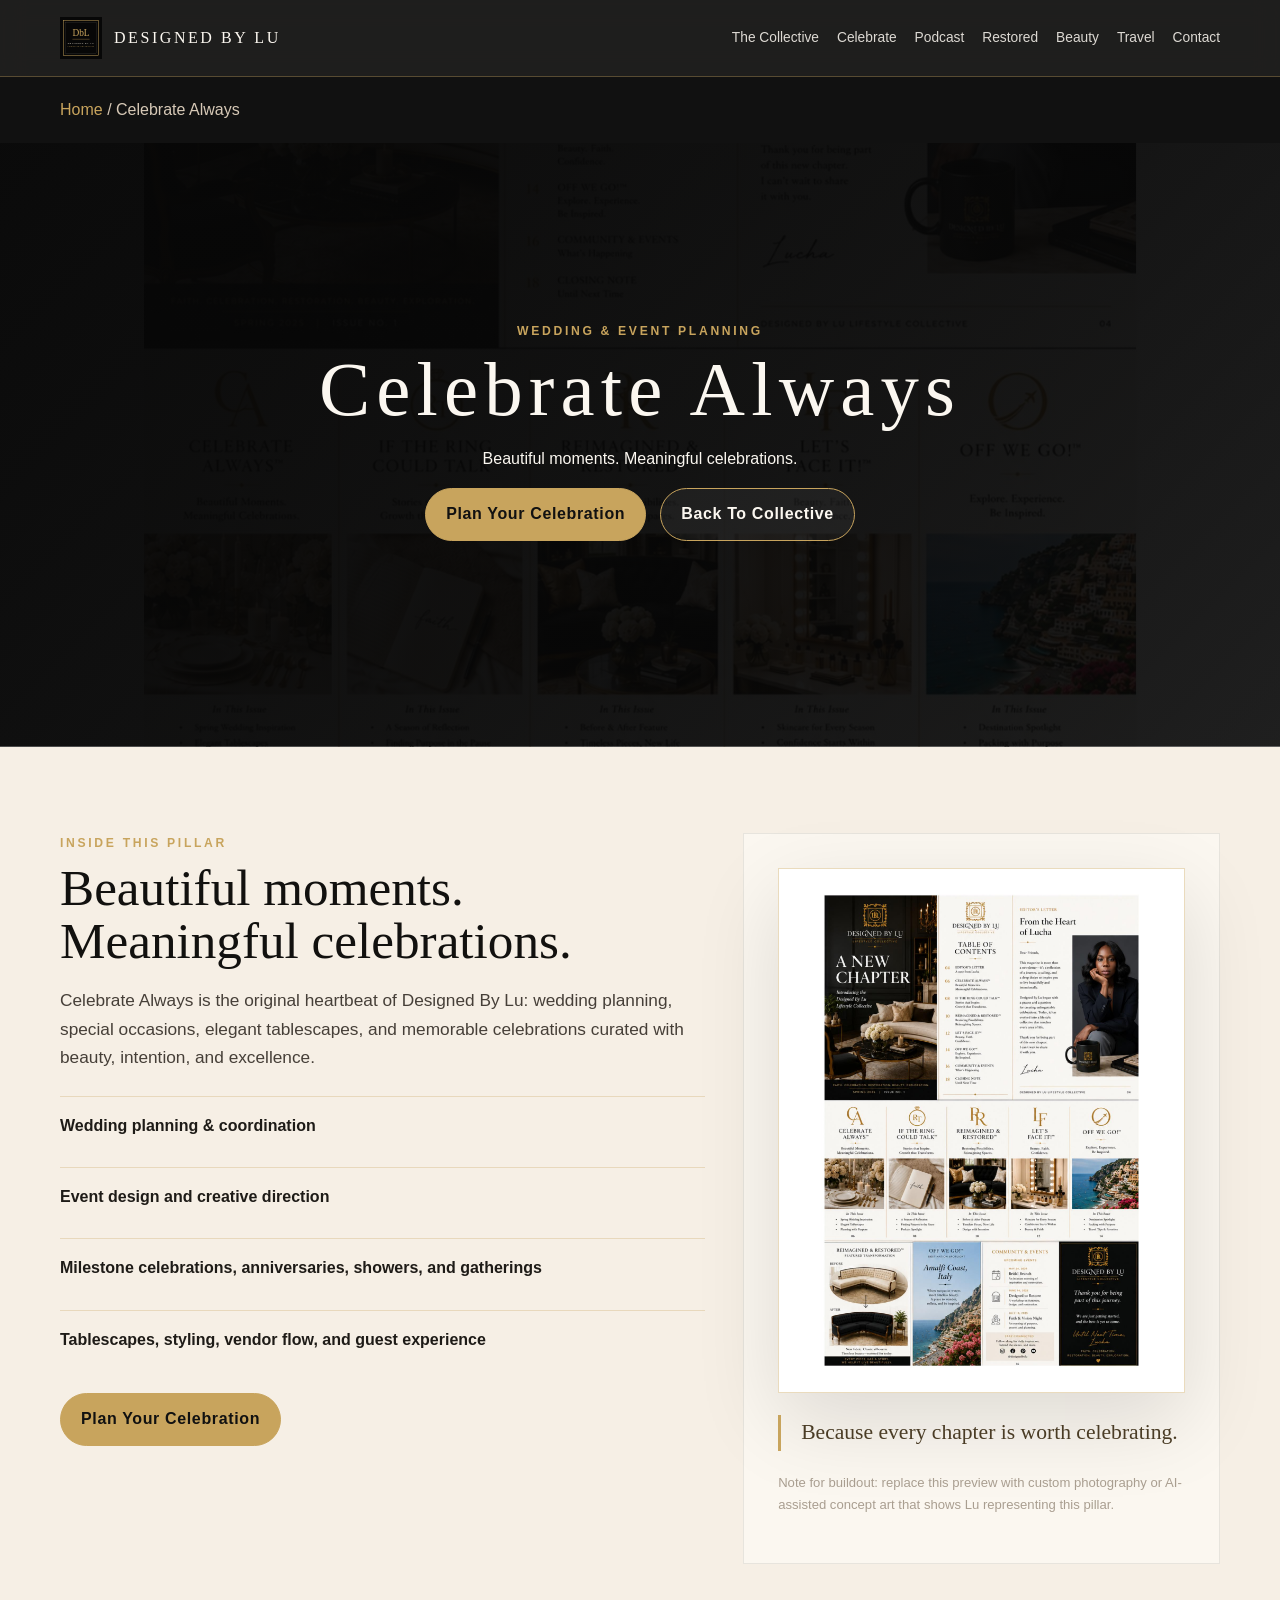
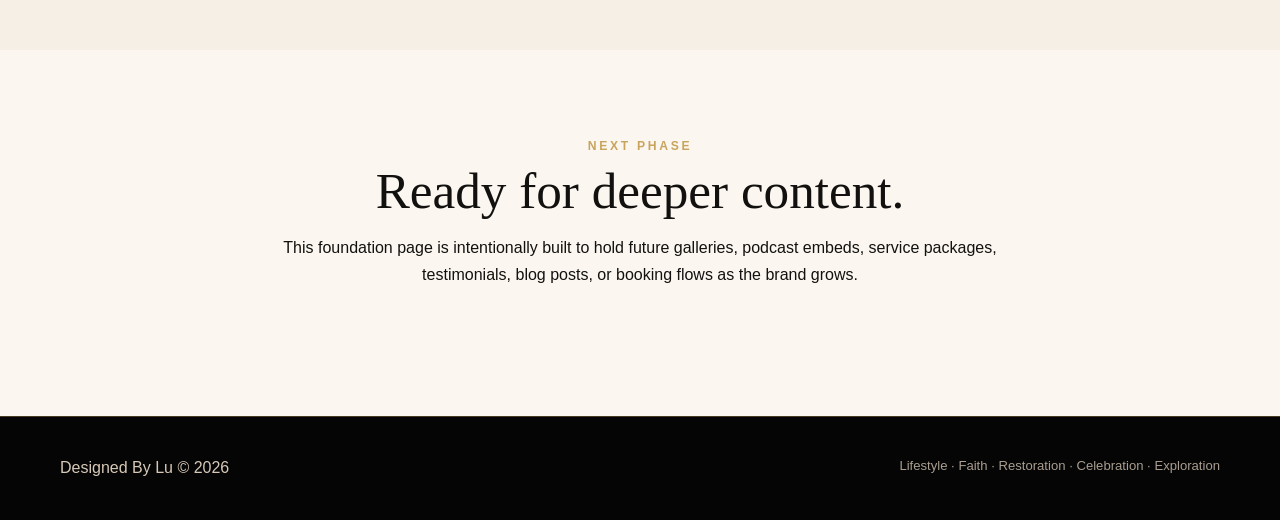
==== celebrate-always/index.html @ ed9975fb "v1" ====
<!doctype html><html lang="en"><head><meta charset="utf-8"><meta name="viewport" content="width=device-width, initial-scale=1"><title>Celebrate Always | Designed By Lu</title><meta name="description" content="Celebrate Always is part of the Designed By Lu lifestyle collective."><link rel="stylesheet" href="../styles.css"></head><body><header class="site-header"><div class="container nav"><a class="brand" href="../index.html"><img src="../assets/brand/crest.svg" alt="Designed By Lu crest">Designed By Lu</a><button class="menu-toggle" aria-label="Open menu">Menu</button><nav class="nav-links" aria-label="Main navigation"><a href="../index.html#collective">The Collective</a><a href="../celebrate-always/">Celebrate</a><a href="../if-the-ring-could-talk/">Podcast</a><a href="../reimagined-restored/">Restored</a><a href="../lets-face-it/">Beauty</a><a href="../off-we-go/">Travel</a><a href="../contact/">Contact</a></nav></div></header><main><div class="breadcrumbs"><div class="container"><a href="../index.html">Home</a> / Celebrate Always</div></div><section class="pillar-hero" style="--pillar-bg:linear-gradient(135deg,rgba(7,7,7,.86),rgba(7,7,7,.65)),url('../assets/pdf-previews/layout.jpg');"><div class="container hero-inner"><div class="eyebrow">Wedding & Event Planning</div><h1>Celebrate Always</h1><p>Beautiful moments. Meaningful celebrations.</p><div class="btns"><a class="btn primary" href="../contact/?interest=celebrate-always">Plan Your Celebration</a><a class="btn ghost" href="../index.html#collective">Back To Collective</a></div></div></section><section><div class="container page-grid"><div><div class="eyebrow">Inside This Pillar</div><h2>Beautiful moments. Meaningful celebrations.</h2><p class="lead">Celebrate Always is the original heartbeat of Designed By Lu: wedding planning, special occasions, elegant tablescapes, and memorable celebrations curated with beauty, intention, and excellence.</p><div class="service-list"><div><strong>Wedding planning & coordination</strong></div><div><strong>Event design and creative direction</strong></div><div><strong>Milestone celebrations, anniversaries, showers, and gatherings</strong></div><div><strong>Tablescapes, styling, vendor flow, and guest experience</strong></div></div><a class="btn primary" href="../contact/">Plan Your Celebration</a></div><aside class="panel"><img class="preview-img" src="../assets/pdf-previews/layout.jpg" alt="Celebrate Always brand preview"><p class="quote">Because every chapter is worth celebrating.</p><p class="tiny">Note for buildout: replace this preview with custom photography or AI-assisted concept art that shows Lu representing this pillar.</p></aside></div></section><section class="foundation"><div class="container gateway-header"><div class="eyebrow">Next Phase</div><h2>Ready for deeper content.</h2><p>This foundation page is intentionally built to hold future galleries, podcast embeds, service packages, testimonials, blog posts, or booking flows as the brand grows.</p></div></section></main><footer class="footer"><div class="container footer-inner"><div>Designed By Lu © <span data-year></span></div><div class="tiny">Lifestyle · Faith · Restoration · Celebration · Exploration</div></div></footer><script src="../script.js"></script></body></html>
---- styles.css ----
:root{
  --black:#070707;--ink:#12110f;--cream:#f6efe5;--ivory:#fbf7f0;--gold:#c8a45d;--muted:#8b8379;--taupe:#8f8477;--line:rgba(200,164,93,.34);
  --serif: Georgia, 'Times New Roman', serif; --sans: Inter, Montserrat, Arial, sans-serif;
}
*{box-sizing:border-box} html{scroll-behavior:smooth} body{margin:0;background:var(--cream);color:var(--ink);font-family:var(--sans);line-height:1.65} a{color:inherit;text-decoration:none} img{max-width:100%;display:block}.container{width:min(1160px,92%);margin-inline:auto}.eyebrow{color:var(--gold);letter-spacing:.22em;text-transform:uppercase;font-size:.76rem;font-weight:700}.serif{font-family:var(--serif)}
header.site-header{position:sticky;top:0;z-index:20;background:rgba(7,7,7,.9);backdrop-filter:blur(12px);border-bottom:1px solid var(--line)}.nav{height:76px;display:flex;align-items:center;justify-content:space-between;gap:24px}.brand{display:flex;align-items:center;gap:12px;color:var(--ivory);letter-spacing:.16em;text-transform:uppercase;font-family:var(--serif);font-size:1rem}.brand img{width:42px;height:42px}.nav-links{display:flex;gap:18px;align-items:center;color:var(--ivory);font-size:.86rem}.nav-links a{opacity:.86}.nav-links a:hover{color:var(--gold);opacity:1}.menu-toggle{display:none;background:none;border:1px solid var(--line);color:var(--ivory);padding:10px 12px;border-radius:999px}
.hero{min-height:86vh;display:grid;place-items:center;position:relative;overflow:hidden;background:radial-gradient(circle at 75% 20%,rgba(200,164,93,.28),transparent 32%),linear-gradient(135deg,rgba(7,7,7,.92),rgba(7,7,7,.78)),url('assets/pdf-previews/brand-layout.jpg') center/cover}.hero:after{content:"";position:absolute;inset:auto 0 0;height:170px;background:linear-gradient(transparent,var(--cream))}.hero-inner{position:relative;z-index:2;text-align:center;color:var(--ivory);padding:92px 0 120px}.crest{width:104px;margin:0 auto 22px;border:1px solid var(--line)}h1{font-family:var(--serif);font-weight:400;letter-spacing:.08em;font-size:clamp(2.7rem,7vw,6.7rem);line-height:1.02;margin:10px 0 16px}.hero p{font-size:clamp(1rem,2vw,1.28rem);max-width:760px;margin:0 auto 30px;color:#f4eadb}.btns{display:flex;gap:14px;justify-content:center;flex-wrap:wrap}.btn{display:inline-flex;align-items:center;justify-content:center;min-height:46px;padding:12px 20px;border-radius:999px;border:1px solid var(--gold);font-weight:700;letter-spacing:.04em}.btn.primary{background:var(--gold);color:#111}.btn.ghost{color:var(--ivory);background:rgba(255,255,255,.05)}
section{padding:86px 0}.intro{background:var(--cream)}.split{display:grid;grid-template-columns:1fr 1fr;gap:44px;align-items:center}.intro-card{background:var(--ivory);padding:38px;border:1px solid rgba(7,7,7,.08);box-shadow:0 24px 70px rgba(7,7,7,.08)}h2{font-family:var(--serif);font-weight:400;font-size:clamp(2rem,4vw,4rem);line-height:1.05;margin:8px 0 18px}.lead{font-size:1.08rem;color:#463f38}.stat-row{display:grid;grid-template-columns:repeat(3,1fr);gap:12px;margin-top:24px}.stat{border-top:1px solid var(--line);padding-top:14px}.stat strong{display:block;font-family:var(--serif);font-size:1.8rem;color:var(--gold)}
.dark{background:var(--black);color:var(--ivory)}.gateway-header{text-align:center;max-width:760px;margin:0 auto 42px}.gateway-grid{display:grid;grid-template-columns:repeat(5,1fr);gap:18px}.gateway{min-height:430px;position:relative;overflow:hidden;border:1px solid var(--line);background:var(--ink);display:flex;align-items:flex-end;padding:22px;isolation:isolate}.gateway:before{content:"";position:absolute;inset:0;background:var(--bg),linear-gradient(135deg,#18130c,#050505);background-size:cover;background-position:center;transform:scale(1.02);transition:.45s ease;z-index:-2}.gateway:after{content:"";position:absolute;inset:0;background:linear-gradient(to top,rgba(0,0,0,.92),rgba(0,0,0,.35),rgba(0,0,0,.05));z-index:-1}.gateway:hover:before{transform:scale(1.08)}.gateway .icon{font-family:var(--serif);font-size:2.4rem;color:var(--gold);line-height:1}.gateway h3{font-family:var(--serif);font-size:1.7rem;line-height:1.05;margin:14px 0 8px}.gateway p{color:#eadfce;font-size:.92rem;margin:0 0 14px}.enter{font-size:.75rem;color:var(--gold);letter-spacing:.18em;text-transform:uppercase;font-weight:800}.ca{--bg:linear-gradient(135deg,rgba(0,0,0,.2),rgba(0,0,0,.8)),url('assets/pdf-previews/layout.jpg')}.rt{--bg:linear-gradient(135deg,rgba(0,0,0,.1),rgba(0,0,0,.86)),url('assets/pdf-previews/itrct.jpg')}.rr{--bg:linear-gradient(135deg,rgba(0,0,0,.1),rgba(0,0,0,.86)),url('assets/pdf-previews/reimagined-restored.jpg')}.lf{--bg:radial-gradient(circle at 65% 10%,rgba(200,164,93,.45),transparent 22%),linear-gradient(135deg,#17100b,#070707 70%)}.og{--bg:linear-gradient(135deg,rgba(0,0,0,.2),rgba(0,0,0,.76)),url('assets/pdf-previews/layout.jpg')}
.pillar-hero{min-height:62vh;display:grid;place-items:center;background:linear-gradient(135deg,rgba(7,7,7,.9),rgba(7,7,7,.72)),var(--pillar-bg);background-size:cover;background-position:center;color:var(--ivory);text-align:center}.pillar-hero h1{font-size:clamp(2.5rem,6vw,5.8rem)}.page-grid{display:grid;grid-template-columns:1.15fr .85fr;gap:38px;align-items:start}.panel{background:var(--ivory);border:1px solid rgba(7,7,7,.08);padding:34px}.service-list{display:grid;gap:12px;margin:24px 0}.service-list div{padding:16px 0;border-top:1px solid rgba(200,164,93,.3)}.service-list strong{display:block;color:#1e1b17}.quote{font-family:var(--serif);font-size:1.35rem;color:#4a3c25;border-left:3px solid var(--gold);padding-left:20px}.preview-img{border:1px solid var(--line);box-shadow:0 28px 80px rgba(0,0,0,.12)}
.foundation{background:var(--ivory)}.foundation-grid{display:grid;grid-template-columns:repeat(4,1fr);gap:18px}.foundation-card{background:var(--cream);border:1px solid rgba(200,164,93,.28);padding:26px}.foundation-card span{color:var(--gold);font-size:1.5rem}.contact-band{background:linear-gradient(135deg,#090909,#15110a);color:var(--ivory);padding:72px 0}.contact-wrap{display:grid;grid-template-columns:.9fr 1.1fr;gap:36px}.contact-info a{color:var(--gold)}form{display:grid;gap:14px}input,select,textarea{width:100%;padding:14px 15px;border:1px solid rgba(200,164,93,.35);background:#fffaf2;color:#17110c;font:inherit}textarea{min-height:132px}.hidden{display:none}.footer{background:#050505;color:#d7c9b7;padding:38px 0;border-top:1px solid var(--line)}.footer-inner{display:flex;justify-content:space-between;gap:20px;flex-wrap:wrap}.tiny{font-size:.82rem;color:#a99e90}.breadcrumbs{padding:20px 0;background:#111;color:#d7c9b7}.breadcrumbs a{color:var(--gold)}
@media (max-width:1050px){.gateway-grid{grid-template-columns:repeat(2,1fr)}.gateway:last-child{grid-column:1/-1}.foundation-grid{grid-template-columns:repeat(2,1fr)}}@media (max-width:780px){.nav-links{display:none;position:absolute;top:76px;left:0;right:0;background:#070707;padding:20px;flex-direction:column;align-items:flex-start}.nav-links.open{display:flex}.menu-toggle{display:block}.split,.page-grid,.contact-wrap{grid-template-columns:1fr}.gateway-grid{grid-template-columns:1fr}.gateway{min-height:320px}.stat-row{grid-template-columns:1fr}.foundation-grid{grid-template-columns:1fr}section{padding:64px 0}.brand{font-size:.8rem}}
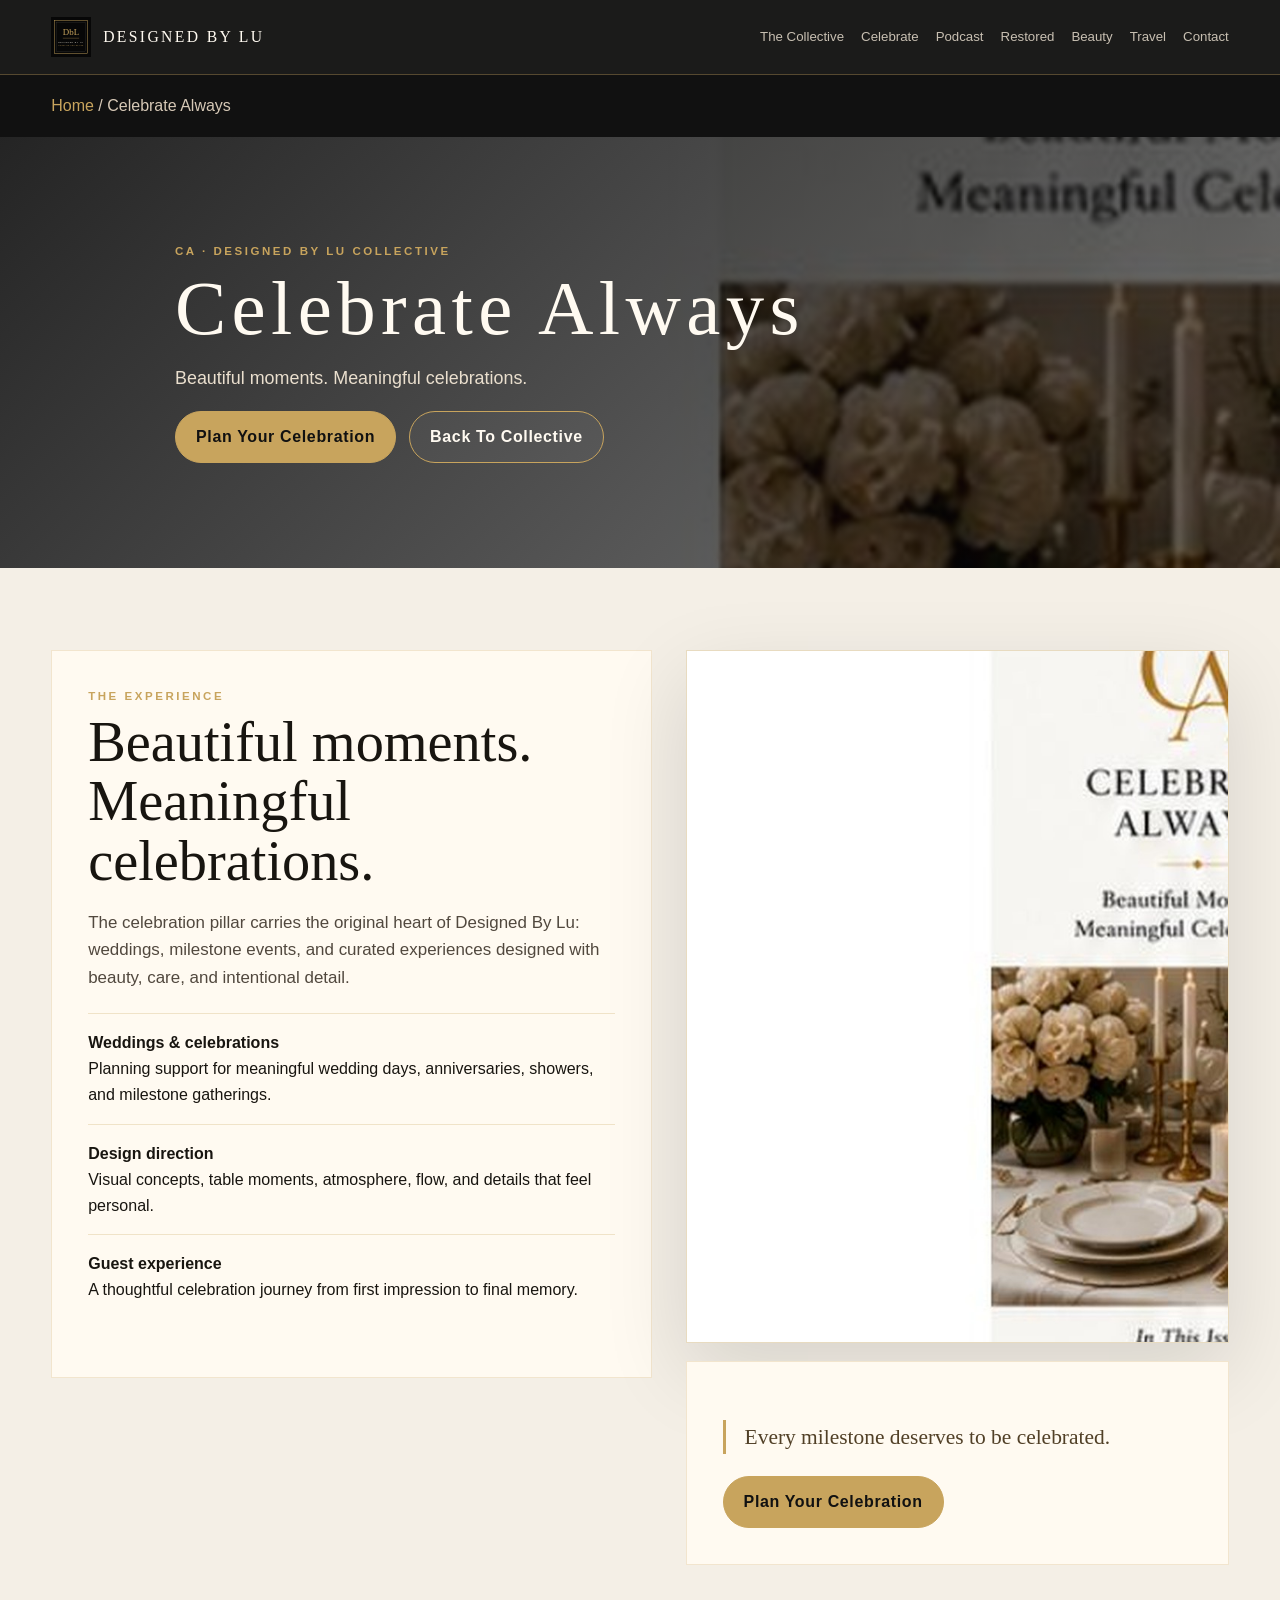
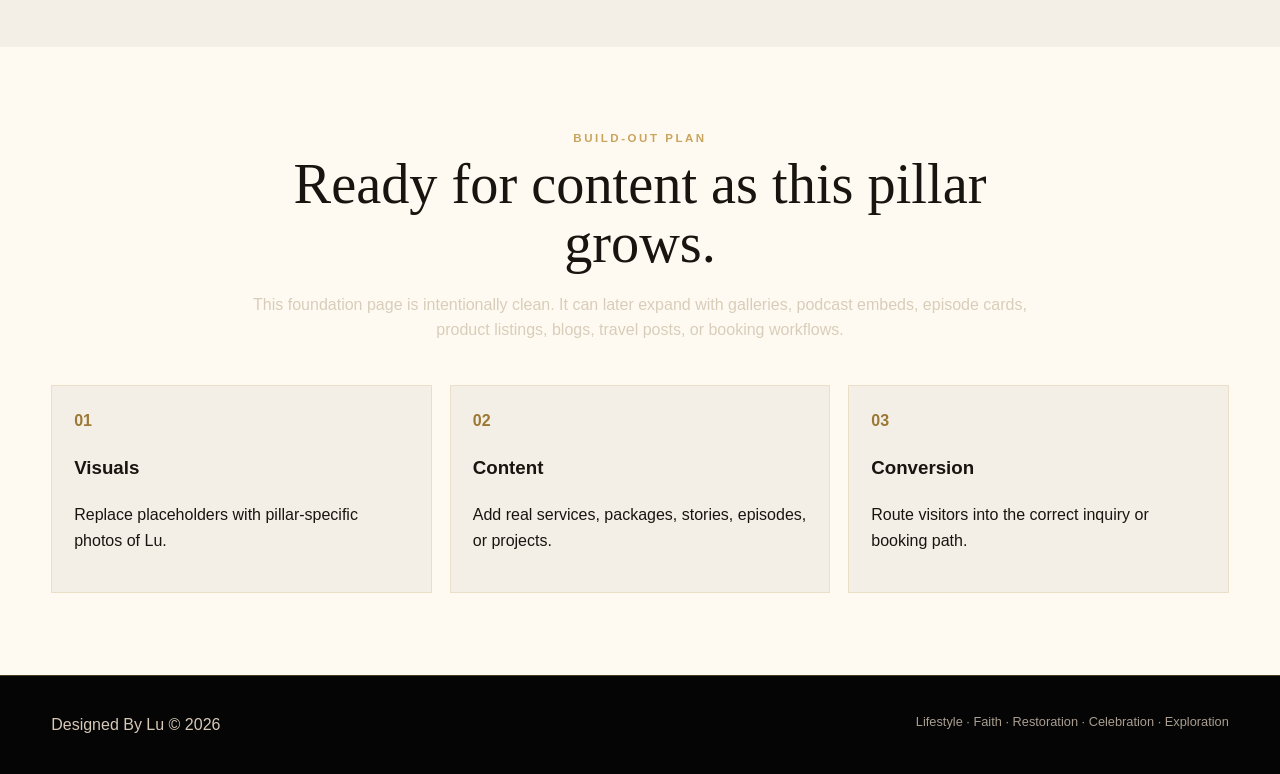
==== commit 04b4fba5: "v2" ====
--- a/celebrate-always/index.html
+++ b/celebrate-always/index.html
@@ -1 +1,42 @@
-<!doctype html><html lang="en"><head><meta charset="utf-8"><meta name="viewport" content="width=device-width, initial-scale=1"><title>Celebrate Always | Designed By Lu</title><meta name="description" content="Celebrate Always is part of the Designed By Lu lifestyle collective."><link rel="stylesheet" href="../styles.css"></head><body><header class="site-header"><div class="container nav"><a class="brand" href="../index.html"><img src="../assets/brand/crest.svg" alt="Designed By Lu crest">Designed By Lu</a><button class="menu-toggle" aria-label="Open menu">Menu</button><nav class="nav-links" aria-label="Main navigation"><a href="../index.html#collective">The Collective</a><a href="../celebrate-always/">Celebrate</a><a href="../if-the-ring-could-talk/">Podcast</a><a href="../reimagined-restored/">Restored</a><a href="../lets-face-it/">Beauty</a><a href="../off-we-go/">Travel</a><a href="../contact/">Contact</a></nav></div></header><main><div class="breadcrumbs"><div class="container"><a href="../index.html">Home</a> / Celebrate Always</div></div><section class="pillar-hero" style="--pillar-bg:linear-gradient(135deg,rgba(7,7,7,.86),rgba(7,7,7,.65)),url('../assets/pdf-previews/layout.jpg');"><div class="container hero-inner"><div class="eyebrow">Wedding & Event Planning</div><h1>Celebrate Always</h1><p>Beautiful moments. Meaningful celebrations.</p><div class="btns"><a class="btn primary" href="../contact/?interest=celebrate-always">Plan Your Celebration</a><a class="btn ghost" href="../index.html#collective">Back To Collective</a></div></div></section><section><div class="container page-grid"><div><div class="eyebrow">Inside This Pillar</div><h2>Beautiful moments. Meaningful celebrations.</h2><p class="lead">Celebrate Always is the original heartbeat of Designed By Lu: wedding planning, special occasions, elegant tablescapes, and memorable celebrations curated with beauty, intention, and excellence.</p><div class="service-list"><div><strong>Wedding planning & coordination</strong></div><div><strong>Event design and creative direction</strong></div><div><strong>Milestone celebrations, anniversaries, showers, and gatherings</strong></div><div><strong>Tablescapes, styling, vendor flow, and guest experience</strong></div></div><a class="btn primary" href="../contact/">Plan Your Celebration</a></div><aside class="panel"><img class="preview-img" src="../assets/pdf-previews/layout.jpg" alt="Celebrate Always brand preview"><p class="quote">Because every chapter is worth celebrating.</p><p class="tiny">Note for buildout: replace this preview with custom photography or AI-assisted concept art that shows Lu representing this pillar.</p></aside></div></section><section class="foundation"><div class="container gateway-header"><div class="eyebrow">Next Phase</div><h2>Ready for deeper content.</h2><p>This foundation page is intentionally built to hold future galleries, podcast embeds, service packages, testimonials, blog posts, or booking flows as the brand grows.</p></div></section></main><footer class="footer"><div class="container footer-inner"><div>Designed By Lu © <span data-year></span></div><div class="tiny">Lifestyle · Faith · Restoration · Celebration · Exploration</div></div></footer><script src="../script.js"></script></body></html>+<!doctype html>
+<html lang="en">
+<head>
+  <meta charset="utf-8" />
+  <meta name="viewport" content="width=device-width, initial-scale=1" />
+  <title>Celebrate Always | Designed By Lu</title>
+  <meta name="description" content="Celebrate Always by Designed By Lu." />
+  <link rel="stylesheet" href="../styles.css" />
+</head>
+<body>
+<header class="site-header"><div class="container nav"><a class="brand" href="../index.html"><img src="../assets/brand/crest.svg" alt="Designed By Lu crest">Designed By Lu</a><button class="menu-toggle" aria-label="Open menu">Menu</button><nav class="nav-links" aria-label="Main navigation"><a href="../index.html#collective">The Collective</a><a href="../celebrate-always/">Celebrate</a><a href="../if-the-ring-could-talk/">Podcast</a><a href="../reimagined-restored/">Restored</a><a href="../lets-face-it/">Beauty</a><a href="../off-we-go/">Travel</a><a href="../contact/">Contact</a></nav></div></header>
+<main>
+  <div class="breadcrumbs"><div class="container"><a href="../index.html">Home</a> / Celebrate Always</div></div>
+  <section class="pillar-hero" style="--pillar:url('../assets/images/celebrate-card.jpg')">
+    <div class="container">
+      <div class="eyebrow">CA · Designed By Lu Collective</div>
+      <h1>Celebrate Always</h1>
+      <p>Beautiful moments. Meaningful celebrations.</p>
+      <div class="btns"><a class="btn primary" href="../contact/">Plan Your Celebration</a><a class="btn ghost" href="../index.html#collective">Back To Collective</a></div>
+    </div>
+  </section>
+  <section>
+    <div class="container page-grid">
+      <div class="panel">
+        <div class="eyebrow">The Experience</div>
+        <h2>Beautiful moments. Meaningful celebrations.</h2>
+        <p class="lead">The celebration pillar carries the original heart of Designed By Lu: weddings, milestone events, and curated experiences designed with beauty, care, and intentional detail.</p>
+        <div class="service-list"><div><strong>Weddings & celebrations</strong><span>Planning support for meaningful wedding days, anniversaries, showers, and milestone gatherings.</span></div><div><strong>Design direction</strong><span>Visual concepts, table moments, atmosphere, flow, and details that feel personal.</span></div><div><strong>Guest experience</strong><span>A thoughtful celebration journey from first impression to final memory.</span></div></div>
+      </div>
+      <div>
+        <img class="feature-img" src="../assets/images/celebrate-card.jpg" alt="Celebrate Always visual excerpt">
+        <div class="panel" style="margin-top:18px"><p class="quote">Every milestone deserves to be celebrated.</p><a class="btn primary" href="../contact/">Plan Your Celebration</a></div>
+      </div>
+    </div>
+  </section>
+  <section class="foundation">
+    <div class="container">
+      <div class="section-head"><div class="eyebrow">Build-out Plan</div><h2>Ready for content as this pillar grows.</h2><p>This foundation page is intentionally clean. It can later expand with galleries, podcast embeds, episode cards, product listings, blogs, travel posts, or booking workflows.</p></div>
+      <div class="next-steps"><div class="step"><b>01</b><h3>Visuals</h3><p>Replace placeholders with pillar-specific photos of Lu.</p></div><div class="step"><b>02</b><h3>Content</h3><p>Add real services, packages, stories, episodes, or projects.</p></div><div class="step"><b>03</b><h3>Conversion</h3><p>Route visitors into the correct inquiry or booking path.</p></div></div>
+    </div>
+  </section>
+</main><footer class="footer"><div class="container footer-inner"><div>Designed By Lu © <span data-year></span></div><div class="tiny">Lifestyle · Faith · Restoration · Celebration · Exploration</div></div></footer><script src="../script.js"></script></body></html>
--- a/styles.css
+++ b/styles.css
@@ -1,12 +1,15 @@
 :root{
-  --black:#070707;--ink:#12110f;--cream:#f6efe5;--ivory:#fbf7f0;--gold:#c8a45d;--muted:#8b8379;--taupe:#8f8477;--line:rgba(200,164,93,.34);
-  --serif: Georgia, 'Times New Roman', serif; --sans: Inter, Montserrat, Arial, sans-serif;
+  --black:#060606;--soft-black:#11100e;--ink:#181510;--cream:#f4efe6;--ivory:#fffaf1;--gold:#c8a45d;--deep-gold:#9b7835;--taupe:#958a7d;--muted:#6f665c;--line:rgba(200,164,93,.34);
+  --serif: Georgia,'Times New Roman',serif;--sans: Inter,Montserrat,Arial,sans-serif;
 }
-*{box-sizing:border-box} html{scroll-behavior:smooth} body{margin:0;background:var(--cream);color:var(--ink);font-family:var(--sans);line-height:1.65} a{color:inherit;text-decoration:none} img{max-width:100%;display:block}.container{width:min(1160px,92%);margin-inline:auto}.eyebrow{color:var(--gold);letter-spacing:.22em;text-transform:uppercase;font-size:.76rem;font-weight:700}.serif{font-family:var(--serif)}
-header.site-header{position:sticky;top:0;z-index:20;background:rgba(7,7,7,.9);backdrop-filter:blur(12px);border-bottom:1px solid var(--line)}.nav{height:76px;display:flex;align-items:center;justify-content:space-between;gap:24px}.brand{display:flex;align-items:center;gap:12px;color:var(--ivory);letter-spacing:.16em;text-transform:uppercase;font-family:var(--serif);font-size:1rem}.brand img{width:42px;height:42px}.nav-links{display:flex;gap:18px;align-items:center;color:var(--ivory);font-size:.86rem}.nav-links a{opacity:.86}.nav-links a:hover{color:var(--gold);opacity:1}.menu-toggle{display:none;background:none;border:1px solid var(--line);color:var(--ivory);padding:10px 12px;border-radius:999px}
-.hero{min-height:86vh;display:grid;place-items:center;position:relative;overflow:hidden;background:radial-gradient(circle at 75% 20%,rgba(200,164,93,.28),transparent 32%),linear-gradient(135deg,rgba(7,7,7,.92),rgba(7,7,7,.78)),url('assets/pdf-previews/brand-layout.jpg') center/cover}.hero:after{content:"";position:absolute;inset:auto 0 0;height:170px;background:linear-gradient(transparent,var(--cream))}.hero-inner{position:relative;z-index:2;text-align:center;color:var(--ivory);padding:92px 0 120px}.crest{width:104px;margin:0 auto 22px;border:1px solid var(--line)}h1{font-family:var(--serif);font-weight:400;letter-spacing:.08em;font-size:clamp(2.7rem,7vw,6.7rem);line-height:1.02;margin:10px 0 16px}.hero p{font-size:clamp(1rem,2vw,1.28rem);max-width:760px;margin:0 auto 30px;color:#f4eadb}.btns{display:flex;gap:14px;justify-content:center;flex-wrap:wrap}.btn{display:inline-flex;align-items:center;justify-content:center;min-height:46px;padding:12px 20px;border-radius:999px;border:1px solid var(--gold);font-weight:700;letter-spacing:.04em}.btn.primary{background:var(--gold);color:#111}.btn.ghost{color:var(--ivory);background:rgba(255,255,255,.05)}
-section{padding:86px 0}.intro{background:var(--cream)}.split{display:grid;grid-template-columns:1fr 1fr;gap:44px;align-items:center}.intro-card{background:var(--ivory);padding:38px;border:1px solid rgba(7,7,7,.08);box-shadow:0 24px 70px rgba(7,7,7,.08)}h2{font-family:var(--serif);font-weight:400;font-size:clamp(2rem,4vw,4rem);line-height:1.05;margin:8px 0 18px}.lead{font-size:1.08rem;color:#463f38}.stat-row{display:grid;grid-template-columns:repeat(3,1fr);gap:12px;margin-top:24px}.stat{border-top:1px solid var(--line);padding-top:14px}.stat strong{display:block;font-family:var(--serif);font-size:1.8rem;color:var(--gold)}
-.dark{background:var(--black);color:var(--ivory)}.gateway-header{text-align:center;max-width:760px;margin:0 auto 42px}.gateway-grid{display:grid;grid-template-columns:repeat(5,1fr);gap:18px}.gateway{min-height:430px;position:relative;overflow:hidden;border:1px solid var(--line);background:var(--ink);display:flex;align-items:flex-end;padding:22px;isolation:isolate}.gateway:before{content:"";position:absolute;inset:0;background:var(--bg),linear-gradient(135deg,#18130c,#050505);background-size:cover;background-position:center;transform:scale(1.02);transition:.45s ease;z-index:-2}.gateway:after{content:"";position:absolute;inset:0;background:linear-gradient(to top,rgba(0,0,0,.92),rgba(0,0,0,.35),rgba(0,0,0,.05));z-index:-1}.gateway:hover:before{transform:scale(1.08)}.gateway .icon{font-family:var(--serif);font-size:2.4rem;color:var(--gold);line-height:1}.gateway h3{font-family:var(--serif);font-size:1.7rem;line-height:1.05;margin:14px 0 8px}.gateway p{color:#eadfce;font-size:.92rem;margin:0 0 14px}.enter{font-size:.75rem;color:var(--gold);letter-spacing:.18em;text-transform:uppercase;font-weight:800}.ca{--bg:linear-gradient(135deg,rgba(0,0,0,.2),rgba(0,0,0,.8)),url('assets/pdf-previews/layout.jpg')}.rt{--bg:linear-gradient(135deg,rgba(0,0,0,.1),rgba(0,0,0,.86)),url('assets/pdf-previews/itrct.jpg')}.rr{--bg:linear-gradient(135deg,rgba(0,0,0,.1),rgba(0,0,0,.86)),url('assets/pdf-previews/reimagined-restored.jpg')}.lf{--bg:radial-gradient(circle at 65% 10%,rgba(200,164,93,.45),transparent 22%),linear-gradient(135deg,#17100b,#070707 70%)}.og{--bg:linear-gradient(135deg,rgba(0,0,0,.2),rgba(0,0,0,.76)),url('assets/pdf-previews/layout.jpg')}
-.pillar-hero{min-height:62vh;display:grid;place-items:center;background:linear-gradient(135deg,rgba(7,7,7,.9),rgba(7,7,7,.72)),var(--pillar-bg);background-size:cover;background-position:center;color:var(--ivory);text-align:center}.pillar-hero h1{font-size:clamp(2.5rem,6vw,5.8rem)}.page-grid{display:grid;grid-template-columns:1.15fr .85fr;gap:38px;align-items:start}.panel{background:var(--ivory);border:1px solid rgba(7,7,7,.08);padding:34px}.service-list{display:grid;gap:12px;margin:24px 0}.service-list div{padding:16px 0;border-top:1px solid rgba(200,164,93,.3)}.service-list strong{display:block;color:#1e1b17}.quote{font-family:var(--serif);font-size:1.35rem;color:#4a3c25;border-left:3px solid var(--gold);padding-left:20px}.preview-img{border:1px solid var(--line);box-shadow:0 28px 80px rgba(0,0,0,.12)}
-.foundation{background:var(--ivory)}.foundation-grid{display:grid;grid-template-columns:repeat(4,1fr);gap:18px}.foundation-card{background:var(--cream);border:1px solid rgba(200,164,93,.28);padding:26px}.foundation-card span{color:var(--gold);font-size:1.5rem}.contact-band{background:linear-gradient(135deg,#090909,#15110a);color:var(--ivory);padding:72px 0}.contact-wrap{display:grid;grid-template-columns:.9fr 1.1fr;gap:36px}.contact-info a{color:var(--gold)}form{display:grid;gap:14px}input,select,textarea{width:100%;padding:14px 15px;border:1px solid rgba(200,164,93,.35);background:#fffaf2;color:#17110c;font:inherit}textarea{min-height:132px}.hidden{display:none}.footer{background:#050505;color:#d7c9b7;padding:38px 0;border-top:1px solid var(--line)}.footer-inner{display:flex;justify-content:space-between;gap:20px;flex-wrap:wrap}.tiny{font-size:.82rem;color:#a99e90}.breadcrumbs{padding:20px 0;background:#111;color:#d7c9b7}.breadcrumbs a{color:var(--gold)}
-@media (max-width:1050px){.gateway-grid{grid-template-columns:repeat(2,1fr)}.gateway:last-child{grid-column:1/-1}.foundation-grid{grid-template-columns:repeat(2,1fr)}}@media (max-width:780px){.nav-links{display:none;position:absolute;top:76px;left:0;right:0;background:#070707;padding:20px;flex-direction:column;align-items:flex-start}.nav-links.open{display:flex}.menu-toggle{display:block}.split,.page-grid,.contact-wrap{grid-template-columns:1fr}.gateway-grid{grid-template-columns:1fr}.gateway{min-height:320px}.stat-row{grid-template-columns:1fr}.foundation-grid{grid-template-columns:1fr}section{padding:64px 0}.brand{font-size:.8rem}}
+*{box-sizing:border-box}html{scroll-behavior:smooth}body{margin:0;background:var(--cream);color:var(--ink);font-family:var(--sans);line-height:1.62}a{text-decoration:none;color:inherit}img{max-width:100%;display:block}.container{width:min(1180px,92%);margin:auto}.eyebrow{color:var(--gold);letter-spacing:.22em;text-transform:uppercase;font-size:.72rem;font-weight:800}.serif{font-family:var(--serif)}
+.site-header{position:sticky;top:0;z-index:50;background:rgba(6,6,6,.91);backdrop-filter:blur(14px);border-bottom:1px solid var(--line)}.nav{height:74px;display:flex;align-items:center;justify-content:space-between;gap:22px}.brand{display:flex;align-items:center;gap:12px;color:var(--ivory);font-family:var(--serif);text-transform:uppercase;letter-spacing:.15em;font-size:.98rem}.brand img{width:40px;height:40px}.nav-links{display:flex;align-items:center;gap:17px;color:#e8dece;font-size:.83rem}.nav-links a{opacity:.84}.nav-links a:hover{opacity:1;color:var(--gold)}.menu-toggle{display:none;background:transparent;color:var(--ivory);border:1px solid var(--line);border-radius:999px;padding:9px 13px}
+.hero{background:radial-gradient(circle at 60% 18%,rgba(200,164,93,.22),transparent 34%),linear-gradient(135deg,#050505,#13100b);color:var(--ivory);padding:82px 0 58px}.hero-grid{display:grid;grid-template-columns:1.05fr .95fr;gap:54px;align-items:center}.hero-copy{padding:26px 0}.crest{width:90px;margin-bottom:18px;border:1px solid var(--line)}h1{font-family:var(--serif);font-weight:400;letter-spacing:.07em;line-height:.98;font-size:clamp(3rem,7vw,6.4rem);margin:10px 0 18px}.hero p{max-width:700px;color:#eadfce;font-size:clamp(1rem,1.8vw,1.22rem);margin:0 0 26px}.btns{display:flex;gap:13px;flex-wrap:wrap}.btn{display:inline-flex;align-items:center;justify-content:center;min-height:46px;padding:12px 20px;border-radius:999px;border:1px solid var(--gold);font-weight:800;letter-spacing:.04em}.btn.primary{background:var(--gold);color:#111}.btn.ghost{color:var(--ivory);background:rgba(255,255,255,.04)}.hero-portrait{position:relative}.hero-portrait:before{content:"";position:absolute;inset:22px -18px -18px 26px;border:1px solid var(--line);z-index:0}.hero-portrait img{position:relative;z-index:1;aspect-ratio:4/5;object-fit:cover;border:1px solid rgba(255,255,255,.12);box-shadow:0 30px 90px rgba(0,0,0,.36)}.caption-card{position:absolute;left:-26px;bottom:26px;z-index:3;background:rgba(255,250,241,.94);color:var(--ink);padding:18px 20px;border:1px solid var(--line);max-width:310px;box-shadow:0 20px 70px rgba(0,0,0,.28)}.caption-card strong{font-family:var(--serif);font-size:1.24rem}.caption-card span{display:block;color:var(--muted);font-size:.85rem;margin-top:4px}
+section{padding:82px 0}.intro{background:var(--ivory)}.split{display:grid;grid-template-columns:.96fr 1.04fr;gap:46px;align-items:center}h2{font-family:var(--serif);font-weight:400;font-size:clamp(2rem,4.4vw,4rem);line-height:1.05;margin:8px 0 18px}.lead{font-size:1.06rem;color:#51483e}.statement-card{background:var(--cream);border:1px solid rgba(200,164,93,.24);padding:34px}.statement-card p{margin-top:0}.mini-grid{display:grid;grid-template-columns:repeat(3,1fr);gap:12px;margin-top:22px}.mini{border-top:1px solid var(--line);padding-top:14px}.mini strong{display:block;font-family:var(--serif);color:var(--gold);font-size:1.7rem}.mini span{font-size:.82rem;color:var(--muted);text-transform:uppercase;letter-spacing:.12em}
+.collective{background:var(--black);color:var(--ivory)}.section-head{text-align:center;max-width:780px;margin:0 auto 42px}.section-head p{color:#d8cdba}.gateway-grid{display:grid;grid-template-columns:repeat(5,1fr);gap:16px}.gateway{min-height:430px;position:relative;overflow:hidden;border:1px solid var(--line);display:flex;align-items:flex-end;padding:22px;isolation:isolate;background:#111}.gateway:before{content:"";position:absolute;inset:0;background:var(--card) center/cover;transform:scale(1.02);transition:.45s ease;z-index:-2;filter:saturate(.92)}.gateway:after{content:"";position:absolute;inset:0;background:linear-gradient(to top,rgba(0,0,0,.93),rgba(0,0,0,.48),rgba(0,0,0,.06));z-index:-1}.gateway:hover:before{transform:scale(1.07)}.gateway .mark{font-family:var(--serif);font-size:2.25rem;color:var(--gold);line-height:1}.gateway h3{font-family:var(--serif);font-weight:400;font-size:1.55rem;line-height:1.05;margin:12px 0 8px}.gateway p{color:#eee0cb;font-size:.9rem;margin:0 0 14px}.enter{color:var(--gold);font-weight:900;font-size:.73rem;letter-spacing:.16em;text-transform:uppercase}.ca{--card:url('assets/images/celebrate-card.jpg')}.rt{--card:url('assets/images/ring-card.jpg')}.rr{--card:url('assets/images/restored-card.jpg')}.lf{--card:url('assets/images/face-card.jpg')}.og{--card:url('assets/images/travel-card.jpg')}
+.clean-showcase{background:var(--cream)}.showcase-grid{display:grid;grid-template-columns:1fr 1fr;gap:30px;align-items:stretch}.showcase-image{min-height:520px;background:url('assets/images/interior-ambience.jpg') center/cover;border:1px solid rgba(200,164,93,.28)}.showcase-copy{background:var(--ivory);border:1px solid rgba(200,164,93,.24);padding:40px;display:flex;flex-direction:column;justify-content:center}.pill-list{display:grid;gap:14px;margin-top:20px}.pill-list div{border-top:1px solid rgba(200,164,93,.28);padding-top:14px}.pill-list strong{font-family:var(--serif);font-size:1.2rem;color:#2b241a}.strip{margin-top:30px;border:1px solid rgba(200,164,93,.24);overflow:hidden}.strip img{width:100%;height:170px;object-fit:cover;object-position:center}
+.foundation{background:var(--ivory)}.foundation-grid{display:grid;grid-template-columns:repeat(4,1fr);gap:18px}.foundation-card{background:var(--cream);border:1px solid rgba(200,164,93,.26);padding:28px}.foundation-card span{color:var(--gold);font-size:1.5rem}.foundation-card h3{font-family:var(--serif);font-weight:400;font-size:1.5rem;margin:8px 0}.foundation-card p{color:#5f554b;margin:0}
+.contact-band{background:linear-gradient(135deg,#060606,#15110a);color:var(--ivory);padding:76px 0}.contact-wrap{display:grid;grid-template-columns:.9fr 1.1fr;gap:36px;align-items:start}.contact-info a{color:var(--gold)}form{display:grid;gap:14px}input,select,textarea{width:100%;padding:14px 15px;border:1px solid rgba(200,164,93,.35);background:#fffaf2;color:#17110c;font:inherit}textarea{min-height:132px}.hidden{display:none}.footer{background:#050505;color:#d7c9b7;padding:36px 0;border-top:1px solid var(--line)}.footer-inner{display:flex;justify-content:space-between;gap:18px;flex-wrap:wrap}.tiny{font-size:.8rem;color:#a99e90}
+.breadcrumbs{padding:18px 0;background:#111;color:#d7c9b7}.breadcrumbs a{color:var(--gold)}.pillar-hero{background:linear-gradient(135deg,rgba(6,6,6,.88),rgba(6,6,6,.55)),var(--pillar) center/cover;color:var(--ivory);padding:105px 0}.pillar-hero .container{max-width:930px}.pillar-hero h1{font-size:clamp(2.65rem,6vw,5.8rem)}.pillar-hero p{max-width:720px;color:#eadfce;font-size:1.12rem}.page-grid{display:grid;grid-template-columns:1.05fr .95fr;gap:34px;align-items:start}.panel{background:var(--ivory);border:1px solid rgba(200,164,93,.24);padding:36px}.panel.dark-panel{background:#0a0a0a;color:var(--ivory)}.feature-img{border:1px solid rgba(200,164,93,.28);box-shadow:0 28px 80px rgba(0,0,0,.12);width:100%;object-fit:cover}.service-list{display:grid;gap:0;margin:22px 0}.service-list div{border-top:1px solid rgba(200,164,93,.28);padding:16px 0}.service-list strong{display:block}.quote{font-family:var(--serif);font-size:1.34rem;color:#514027;border-left:3px solid var(--gold);padding-left:19px}.next-steps{display:grid;grid-template-columns:repeat(3,1fr);gap:18px;margin-top:32px}.step{padding:22px;background:var(--cream);border:1px solid rgba(200,164,93,.22)}.step b{color:var(--deep-gold)}
+.thankyou{min-height:72vh;display:grid;place-items:center;background:linear-gradient(135deg,#060606,#18120a);color:var(--ivory);text-align:center}.thankyou .container{max-width:760px}
+@media (max-width:1100px){.gateway-grid{grid-template-columns:repeat(2,1fr)}.gateway:last-child{grid-column:1/-1}.foundation-grid,.next-steps{grid-template-columns:repeat(2,1fr)}}@media (max-width:790px){.nav-links{display:none;position:absolute;left:0;right:0;top:74px;background:#060606;padding:20px;flex-direction:column;align-items:flex-start}.nav-links.open{display:flex}.menu-toggle{display:block}.hero-grid,.split,.showcase-grid,.contact-wrap,.page-grid{grid-template-columns:1fr}.hero{padding-top:54px}.caption-card{position:relative;left:auto;bottom:auto;margin-top:-18px}.gateway-grid,.foundation-grid,.next-steps,.mini-grid{grid-template-columns:1fr}.gateway{min-height:320px}section{padding:62px 0}.brand{font-size:.8rem}.strip img{height:110px}}
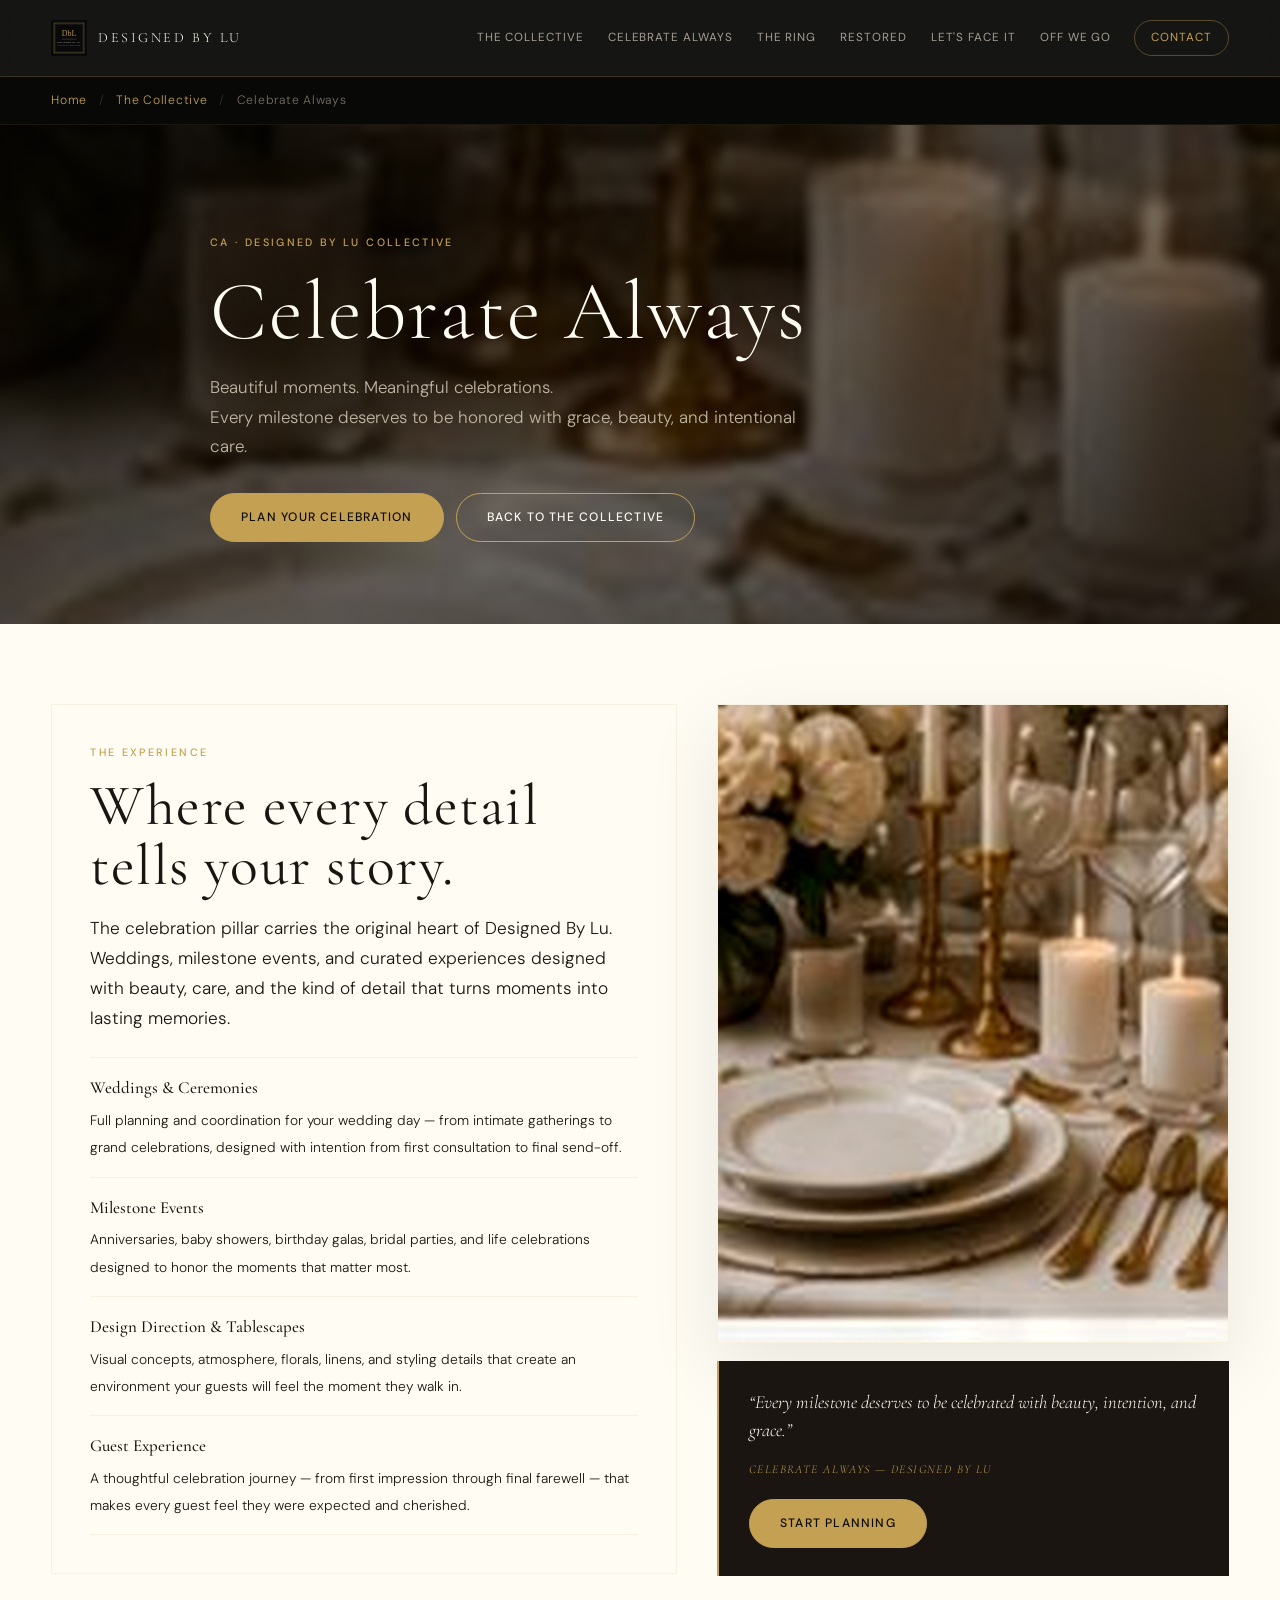
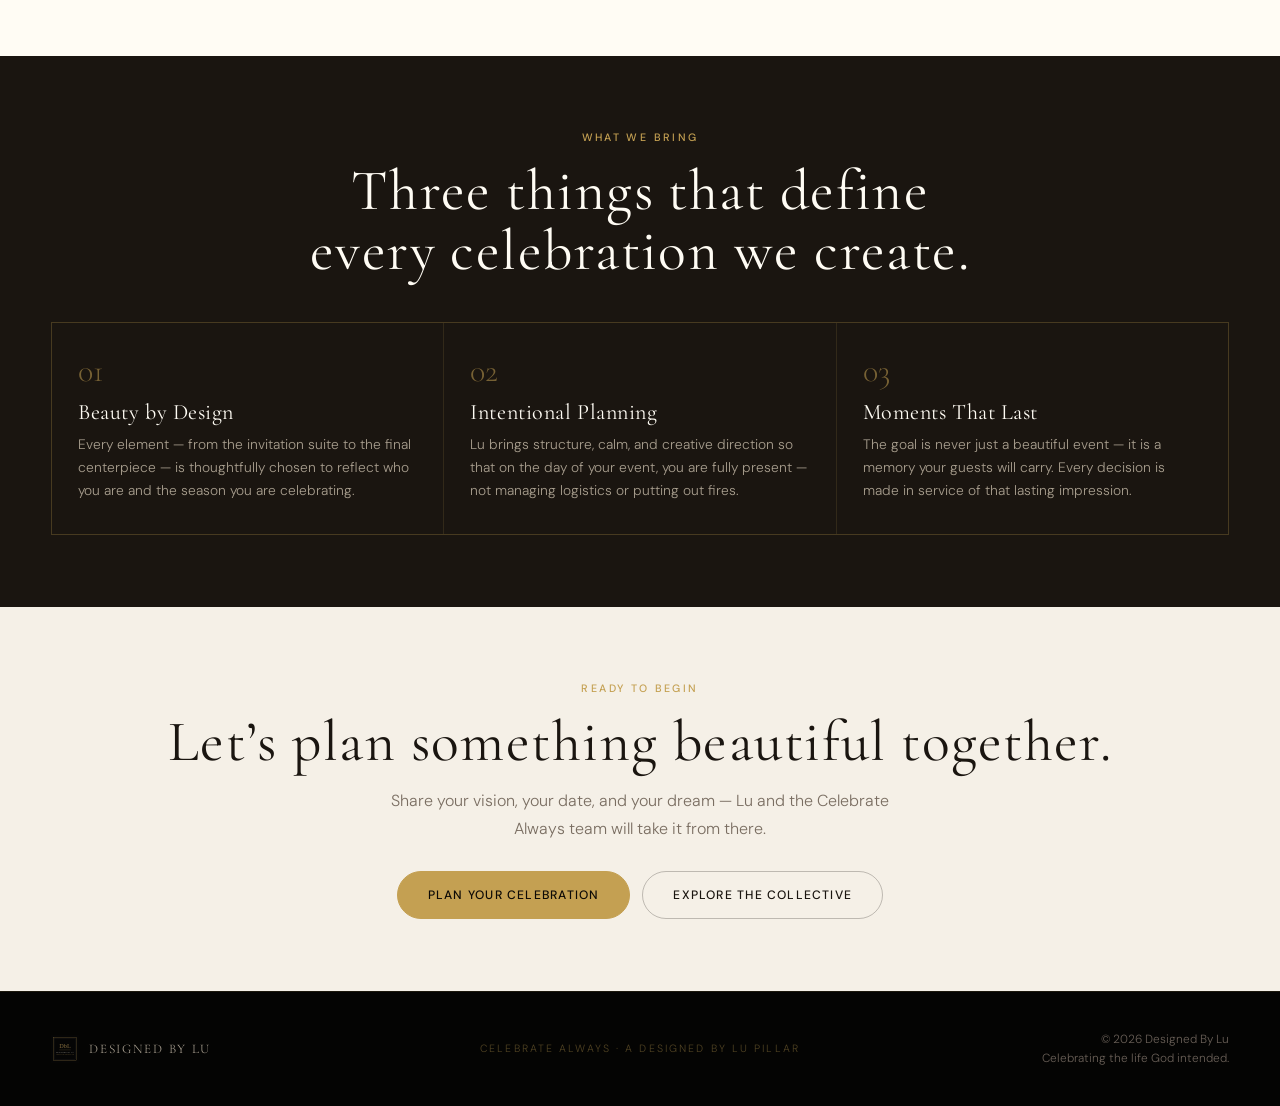
==== commit 7ad6f81b: "v4" ====
--- a/celebrate-always/index.html
+++ b/celebrate-always/index.html
@@ -3,40 +3,155 @@
 <head>
   <meta charset="utf-8" />
   <meta name="viewport" content="width=device-width, initial-scale=1" />
-  <title>Celebrate Always | Designed By Lu</title>
-  <meta name="description" content="Celebrate Always by Designed By Lu." />
+  <title>Celebrate Always | Designed By Lu Collective</title>
+  <meta name="description" content="Celebrate Always by Designed By Lu — wedding and event planning for milestones worth remembering, designed with grace, beauty, and intentional detail." />
+  <link rel="preconnect" href="https://fonts.googleapis.com">
+  <link rel="preconnect" href="https://fonts.gstatic.com" crossorigin>
+  <link href="https://fonts.googleapis.com/css2?family=Cormorant+Garamond:ital,wght@0,300;0,400;0,500;0,600;1,300;1,400;1,500&family=DM+Sans:opsz,wght@9..40,300;9..40,400;9..40,500;9..40,600&display=swap" rel="stylesheet">
   <link rel="stylesheet" href="../styles.css" />
 </head>
 <body>
-<header class="site-header"><div class="container nav"><a class="brand" href="../index.html"><img src="../assets/brand/crest.svg" alt="Designed By Lu crest">Designed By Lu</a><button class="menu-toggle" aria-label="Open menu">Menu</button><nav class="nav-links" aria-label="Main navigation"><a href="../index.html#collective">The Collective</a><a href="../celebrate-always/">Celebrate</a><a href="../if-the-ring-could-talk/">Podcast</a><a href="../reimagined-restored/">Restored</a><a href="../lets-face-it/">Beauty</a><a href="../off-we-go/">Travel</a><a href="../contact/">Contact</a></nav></div></header>
+
+<header class="site-header">
+  <div class="container nav">
+    <a class="brand" href="../index.html">
+      <img src="../assets/brand/crest.svg" alt="Designed By Lu">
+      Designed By Lu
+    </a>
+    <button class="menu-toggle" aria-label="Open navigation menu" aria-expanded="false">Menu</button>
+    <nav class="nav-links" aria-label="Main navigation">
+      <a href="../index.html#collective">The Collective</a>
+      <a href="../celebrate-always/">Celebrate Always</a>
+      <a href="../if-the-ring-could-talk/">The Ring</a>
+      <a href="../reimagined-restored/">Restored</a>
+      <a href="../lets-face-it/">Let's Face It</a>
+      <a href="../off-we-go/">Off We Go</a>
+      <a href="../contact/" class="nav-cta">Contact</a>
+    </nav>
+  </div>
+</header>
+
 <main>
-  <div class="breadcrumbs"><div class="container"><a href="../index.html">Home</a> / Celebrate Always</div></div>
-  <section class="pillar-hero" style="--pillar:url('../assets/images/celebrate-card.jpg')">
+
+  <div class="breadcrumbs">
     <div class="container">
-      <div class="eyebrow">CA · Designed By Lu Collective</div>
+      <a href="../index.html">Home</a>
+      <span class="sep">/</span>
+      <a href="../index.html#collective">The Collective</a>
+      <span class="sep">/</span>
+      Celebrate Always
+    </div>
+  </div>
+
+  <!-- ===== PILLAR HERO ===== -->
+  <section class="pillar-hero">
+    <div class="pillar-bg" style="background-image: url('../assets/images/celebrate-card.jpg')"></div>
+    <div class="container">
+      <span class="eyebrow">CA &middot; Designed By Lu Collective</span>
       <h1>Celebrate Always</h1>
-      <p>Beautiful moments. Meaningful celebrations.</p>
-      <div class="btns"><a class="btn primary" href="../contact/">Plan Your Celebration</a><a class="btn ghost" href="../index.html#collective">Back To Collective</a></div>
-    </div>
-  </section>
-  <section>
-    <div class="container page-grid">
-      <div class="panel">
-        <div class="eyebrow">The Experience</div>
-        <h2>Beautiful moments. Meaningful celebrations.</h2>
-        <p class="lead">The celebration pillar carries the original heart of Designed By Lu: weddings, milestone events, and curated experiences designed with beauty, care, and intentional detail.</p>
-        <div class="service-list"><div><strong>Weddings & celebrations</strong><span>Planning support for meaningful wedding days, anniversaries, showers, and milestone gatherings.</span></div><div><strong>Design direction</strong><span>Visual concepts, table moments, atmosphere, flow, and details that feel personal.</span></div><div><strong>Guest experience</strong><span>A thoughtful celebration journey from first impression to final memory.</span></div></div>
-      </div>
-      <div>
-        <img class="feature-img" src="../assets/images/celebrate-card.jpg" alt="Celebrate Always visual excerpt">
-        <div class="panel" style="margin-top:18px"><p class="quote">Every milestone deserves to be celebrated.</p><a class="btn primary" href="../contact/">Plan Your Celebration</a></div>
+      <p class="hero-desc">Beautiful moments. Meaningful celebrations.<br>Every milestone deserves to be honored with grace, beauty, and intentional care.</p>
+      <div class="btns">
+        <a class="btn primary" href="../contact/?interest=Celebrate+Always">Plan Your Celebration</a>
+        <a class="btn ghost" href="../index.html#collective">Back to The Collective</a>
       </div>
     </div>
   </section>
-  <section class="foundation">
-    <div class="container">
-      <div class="section-head"><div class="eyebrow">Build-out Plan</div><h2>Ready for content as this pillar grows.</h2><p>This foundation page is intentionally clean. It can later expand with galleries, podcast embeds, episode cards, product listings, blogs, travel posts, or booking workflows.</p></div>
-      <div class="next-steps"><div class="step"><b>01</b><h3>Visuals</h3><p>Replace placeholders with pillar-specific photos of Lu.</p></div><div class="step"><b>02</b><h3>Content</h3><p>Add real services, packages, stories, episodes, or projects.</p></div><div class="step"><b>03</b><h3>Conversion</h3><p>Route visitors into the correct inquiry or booking path.</p></div></div>
+
+  <!-- ===== CONTENT ===== -->
+  <section class="pillar-content">
+    <div class="container pillar-grid">
+
+      <div class="pillar-panel">
+        <span class="eyebrow">The Experience</span>
+        <h2>Where every detail tells your story.</h2>
+        <p class="lead">The celebration pillar carries the original heart of Designed By Lu. Weddings, milestone events, and curated experiences designed with beauty, care, and the kind of detail that turns moments into lasting memories.</p>
+        <div class="service-list">
+          <div class="service-item">
+            <strong>Weddings &amp; Ceremonies</strong>
+            <span>Full planning and coordination for your wedding day — from intimate gatherings to grand celebrations, designed with intention from first consultation to final send-off.</span>
+          </div>
+          <div class="service-item">
+            <strong>Milestone Events</strong>
+            <span>Anniversaries, baby showers, birthday galas, bridal parties, and life celebrations designed to honor the moments that matter most.</span>
+          </div>
+          <div class="service-item">
+            <strong>Design Direction &amp; Tablescapes</strong>
+            <span>Visual concepts, atmosphere, florals, linens, and styling details that create an environment your guests will feel the moment they walk in.</span>
+          </div>
+          <div class="service-item">
+            <strong>Guest Experience</strong>
+            <span>A thoughtful celebration journey — from first impression through final farewell — that makes every guest feel they were expected and cherished.</span>
+          </div>
+        </div>
+      </div>
+
+      <div class="pillar-sidebar">
+        <img class="feature-img" src="../assets/images/celebrate-card.jpg" alt="Elegant celebration table setting">
+        <div class="quote-panel">
+          <p>&ldquo;Every milestone deserves to be celebrated with beauty, intention, and grace.&rdquo;</p>
+          <p class="q-attr">Celebrate Always &mdash; Designed By Lu</p>
+          <div class="btns" style="margin-top:20px">
+            <a class="btn primary" href="../contact/?interest=Celebrate+Always">Start Planning</a>
+          </div>
+        </div>
+      </div>
+
     </div>
   </section>
-</main><footer class="footer"><div class="container footer-inner"><div>Designed By Lu © <span data-year></span></div><div class="tiny">Lifestyle · Faith · Restoration · Celebration · Exploration</div></div></footer><script src="../script.js"></script></body></html>+
+  <!-- ===== FEATURES DARK SECTION ===== -->
+  <section class="pillar-features-section">
+    <div class="container">
+      <div class="section-head">
+        <span class="eyebrow">What We Bring</span>
+        <h2>Three things that define every celebration we create.</h2>
+      </div>
+      <div class="features-grid">
+        <div class="feature-block">
+          <div class="feature-num">01</div>
+          <h4>Beauty by Design</h4>
+          <p>Every element — from the invitation suite to the final centerpiece — is thoughtfully chosen to reflect who you are and the season you are celebrating.</p>
+        </div>
+        <div class="feature-block">
+          <div class="feature-num">02</div>
+          <h4>Intentional Planning</h4>
+          <p>Lu brings structure, calm, and creative direction so that on the day of your event, you are fully present — not managing logistics or putting out fires.</p>
+        </div>
+        <div class="feature-block">
+          <div class="feature-num">03</div>
+          <h4>Moments That Last</h4>
+          <p>The goal is never just a beautiful event — it is a memory your guests will carry. Every decision is made in service of that lasting impression.</p>
+        </div>
+      </div>
+    </div>
+  </section>
+
+  <!-- ===== CTA ===== -->
+  <section class="pillar-cta">
+    <div class="container">
+      <span class="eyebrow">Ready to Begin</span>
+      <h2>Let&rsquo;s plan something beautiful together.</h2>
+      <p>Share your vision, your date, and your dream — Lu and the Celebrate Always team will take it from there.</p>
+      <div class="btns" style="justify-content:center">
+        <a class="btn primary" href="../contact/?interest=Celebrate+Always">Plan Your Celebration</a>
+        <a class="btn ink-ghost" href="../index.html#collective">Explore The Collective</a>
+      </div>
+    </div>
+  </section>
+
+</main>
+
+<footer class="footer">
+  <div class="container footer-inner">
+    <div class="footer-brand">
+      <img src="../assets/brand/crest.svg" alt="Designed By Lu">
+      Designed By Lu
+    </div>
+    <div class="footer-center">Celebrate Always &middot; A Designed By Lu Pillar</div>
+    <div class="footer-right">&copy; <span data-year></span> Designed By Lu<br>Celebrating the life God intended.</div>
+  </div>
+</footer>
+
+<script src="../script.js"></script>
+</body>
+</html>
--- a/styles.css
+++ b/styles.css
@@ -1,15 +1,931 @@
-:root{
-  --black:#060606;--soft-black:#11100e;--ink:#181510;--cream:#f4efe6;--ivory:#fffaf1;--gold:#c8a45d;--deep-gold:#9b7835;--taupe:#958a7d;--muted:#6f665c;--line:rgba(200,164,93,.34);
-  --serif: Georgia,'Times New Roman',serif;--sans: Inter,Montserrat,Arial,sans-serif;
-}
-*{box-sizing:border-box}html{scroll-behavior:smooth}body{margin:0;background:var(--cream);color:var(--ink);font-family:var(--sans);line-height:1.62}a{text-decoration:none;color:inherit}img{max-width:100%;display:block}.container{width:min(1180px,92%);margin:auto}.eyebrow{color:var(--gold);letter-spacing:.22em;text-transform:uppercase;font-size:.72rem;font-weight:800}.serif{font-family:var(--serif)}
-.site-header{position:sticky;top:0;z-index:50;background:rgba(6,6,6,.91);backdrop-filter:blur(14px);border-bottom:1px solid var(--line)}.nav{height:74px;display:flex;align-items:center;justify-content:space-between;gap:22px}.brand{display:flex;align-items:center;gap:12px;color:var(--ivory);font-family:var(--serif);text-transform:uppercase;letter-spacing:.15em;font-size:.98rem}.brand img{width:40px;height:40px}.nav-links{display:flex;align-items:center;gap:17px;color:#e8dece;font-size:.83rem}.nav-links a{opacity:.84}.nav-links a:hover{opacity:1;color:var(--gold)}.menu-toggle{display:none;background:transparent;color:var(--ivory);border:1px solid var(--line);border-radius:999px;padding:9px 13px}
-.hero{background:radial-gradient(circle at 60% 18%,rgba(200,164,93,.22),transparent 34%),linear-gradient(135deg,#050505,#13100b);color:var(--ivory);padding:82px 0 58px}.hero-grid{display:grid;grid-template-columns:1.05fr .95fr;gap:54px;align-items:center}.hero-copy{padding:26px 0}.crest{width:90px;margin-bottom:18px;border:1px solid var(--line)}h1{font-family:var(--serif);font-weight:400;letter-spacing:.07em;line-height:.98;font-size:clamp(3rem,7vw,6.4rem);margin:10px 0 18px}.hero p{max-width:700px;color:#eadfce;font-size:clamp(1rem,1.8vw,1.22rem);margin:0 0 26px}.btns{display:flex;gap:13px;flex-wrap:wrap}.btn{display:inline-flex;align-items:center;justify-content:center;min-height:46px;padding:12px 20px;border-radius:999px;border:1px solid var(--gold);font-weight:800;letter-spacing:.04em}.btn.primary{background:var(--gold);color:#111}.btn.ghost{color:var(--ivory);background:rgba(255,255,255,.04)}.hero-portrait{position:relative}.hero-portrait:before{content:"";position:absolute;inset:22px -18px -18px 26px;border:1px solid var(--line);z-index:0}.hero-portrait img{position:relative;z-index:1;aspect-ratio:4/5;object-fit:cover;border:1px solid rgba(255,255,255,.12);box-shadow:0 30px 90px rgba(0,0,0,.36)}.caption-card{position:absolute;left:-26px;bottom:26px;z-index:3;background:rgba(255,250,241,.94);color:var(--ink);padding:18px 20px;border:1px solid var(--line);max-width:310px;box-shadow:0 20px 70px rgba(0,0,0,.28)}.caption-card strong{font-family:var(--serif);font-size:1.24rem}.caption-card span{display:block;color:var(--muted);font-size:.85rem;margin-top:4px}
-section{padding:82px 0}.intro{background:var(--ivory)}.split{display:grid;grid-template-columns:.96fr 1.04fr;gap:46px;align-items:center}h2{font-family:var(--serif);font-weight:400;font-size:clamp(2rem,4.4vw,4rem);line-height:1.05;margin:8px 0 18px}.lead{font-size:1.06rem;color:#51483e}.statement-card{background:var(--cream);border:1px solid rgba(200,164,93,.24);padding:34px}.statement-card p{margin-top:0}.mini-grid{display:grid;grid-template-columns:repeat(3,1fr);gap:12px;margin-top:22px}.mini{border-top:1px solid var(--line);padding-top:14px}.mini strong{display:block;font-family:var(--serif);color:var(--gold);font-size:1.7rem}.mini span{font-size:.82rem;color:var(--muted);text-transform:uppercase;letter-spacing:.12em}
-.collective{background:var(--black);color:var(--ivory)}.section-head{text-align:center;max-width:780px;margin:0 auto 42px}.section-head p{color:#d8cdba}.gateway-grid{display:grid;grid-template-columns:repeat(5,1fr);gap:16px}.gateway{min-height:430px;position:relative;overflow:hidden;border:1px solid var(--line);display:flex;align-items:flex-end;padding:22px;isolation:isolate;background:#111}.gateway:before{content:"";position:absolute;inset:0;background:var(--card) center/cover;transform:scale(1.02);transition:.45s ease;z-index:-2;filter:saturate(.92)}.gateway:after{content:"";position:absolute;inset:0;background:linear-gradient(to top,rgba(0,0,0,.93),rgba(0,0,0,.48),rgba(0,0,0,.06));z-index:-1}.gateway:hover:before{transform:scale(1.07)}.gateway .mark{font-family:var(--serif);font-size:2.25rem;color:var(--gold);line-height:1}.gateway h3{font-family:var(--serif);font-weight:400;font-size:1.55rem;line-height:1.05;margin:12px 0 8px}.gateway p{color:#eee0cb;font-size:.9rem;margin:0 0 14px}.enter{color:var(--gold);font-weight:900;font-size:.73rem;letter-spacing:.16em;text-transform:uppercase}.ca{--card:url('assets/images/celebrate-card.jpg')}.rt{--card:url('assets/images/ring-card.jpg')}.rr{--card:url('assets/images/restored-card.jpg')}.lf{--card:url('assets/images/face-card.jpg')}.og{--card:url('assets/images/travel-card.jpg')}
-.clean-showcase{background:var(--cream)}.showcase-grid{display:grid;grid-template-columns:1fr 1fr;gap:30px;align-items:stretch}.showcase-image{min-height:520px;background:url('assets/images/interior-ambience.jpg') center/cover;border:1px solid rgba(200,164,93,.28)}.showcase-copy{background:var(--ivory);border:1px solid rgba(200,164,93,.24);padding:40px;display:flex;flex-direction:column;justify-content:center}.pill-list{display:grid;gap:14px;margin-top:20px}.pill-list div{border-top:1px solid rgba(200,164,93,.28);padding-top:14px}.pill-list strong{font-family:var(--serif);font-size:1.2rem;color:#2b241a}.strip{margin-top:30px;border:1px solid rgba(200,164,93,.24);overflow:hidden}.strip img{width:100%;height:170px;object-fit:cover;object-position:center}
-.foundation{background:var(--ivory)}.foundation-grid{display:grid;grid-template-columns:repeat(4,1fr);gap:18px}.foundation-card{background:var(--cream);border:1px solid rgba(200,164,93,.26);padding:28px}.foundation-card span{color:var(--gold);font-size:1.5rem}.foundation-card h3{font-family:var(--serif);font-weight:400;font-size:1.5rem;margin:8px 0}.foundation-card p{color:#5f554b;margin:0}
-.contact-band{background:linear-gradient(135deg,#060606,#15110a);color:var(--ivory);padding:76px 0}.contact-wrap{display:grid;grid-template-columns:.9fr 1.1fr;gap:36px;align-items:start}.contact-info a{color:var(--gold)}form{display:grid;gap:14px}input,select,textarea{width:100%;padding:14px 15px;border:1px solid rgba(200,164,93,.35);background:#fffaf2;color:#17110c;font:inherit}textarea{min-height:132px}.hidden{display:none}.footer{background:#050505;color:#d7c9b7;padding:36px 0;border-top:1px solid var(--line)}.footer-inner{display:flex;justify-content:space-between;gap:18px;flex-wrap:wrap}.tiny{font-size:.8rem;color:#a99e90}
-.breadcrumbs{padding:18px 0;background:#111;color:#d7c9b7}.breadcrumbs a{color:var(--gold)}.pillar-hero{background:linear-gradient(135deg,rgba(6,6,6,.88),rgba(6,6,6,.55)),var(--pillar) center/cover;color:var(--ivory);padding:105px 0}.pillar-hero .container{max-width:930px}.pillar-hero h1{font-size:clamp(2.65rem,6vw,5.8rem)}.pillar-hero p{max-width:720px;color:#eadfce;font-size:1.12rem}.page-grid{display:grid;grid-template-columns:1.05fr .95fr;gap:34px;align-items:start}.panel{background:var(--ivory);border:1px solid rgba(200,164,93,.24);padding:36px}.panel.dark-panel{background:#0a0a0a;color:var(--ivory)}.feature-img{border:1px solid rgba(200,164,93,.28);box-shadow:0 28px 80px rgba(0,0,0,.12);width:100%;object-fit:cover}.service-list{display:grid;gap:0;margin:22px 0}.service-list div{border-top:1px solid rgba(200,164,93,.28);padding:16px 0}.service-list strong{display:block}.quote{font-family:var(--serif);font-size:1.34rem;color:#514027;border-left:3px solid var(--gold);padding-left:19px}.next-steps{display:grid;grid-template-columns:repeat(3,1fr);gap:18px;margin-top:32px}.step{padding:22px;background:var(--cream);border:1px solid rgba(200,164,93,.22)}.step b{color:var(--deep-gold)}
-.thankyou{min-height:72vh;display:grid;place-items:center;background:linear-gradient(135deg,#060606,#18120a);color:var(--ivory);text-align:center}.thankyou .container{max-width:760px}
-@media (max-width:1100px){.gateway-grid{grid-template-columns:repeat(2,1fr)}.gateway:last-child{grid-column:1/-1}.foundation-grid,.next-steps{grid-template-columns:repeat(2,1fr)}}@media (max-width:790px){.nav-links{display:none;position:absolute;left:0;right:0;top:74px;background:#060606;padding:20px;flex-direction:column;align-items:flex-start}.nav-links.open{display:flex}.menu-toggle{display:block}.hero-grid,.split,.showcase-grid,.contact-wrap,.page-grid{grid-template-columns:1fr}.hero{padding-top:54px}.caption-card{position:relative;left:auto;bottom:auto;margin-top:-18px}.gateway-grid,.foundation-grid,.next-steps,.mini-grid{grid-template-columns:1fr}.gateway{min-height:320px}section{padding:62px 0}.brand{font-size:.8rem}.strip img{height:110px}}
+/* ======================================================
+   DESIGNED BY LU — Premium Lifestyle Collective
+   Faith · Celebration · Restoration · Beauty · Exploration
+   ====================================================== */
+
+/* ------- Google Fonts ------- */
+@import url('https://fonts.googleapis.com/css2?family=Cormorant+Garamond:ital,wght@0,300;0,400;0,500;0,600;1,300;1,400;1,500&family=DM+Sans:opsz,wght@9..40,300;9..40,400;9..40,500;9..40,600&display=swap');
+
+/* ------- Design Tokens ------- */
+:root {
+  --black:       #070706;
+  --ink:         #1a1510;
+  --ink-soft:    #2e2820;
+  --cream:       #f5f0e7;
+  --ivory:       #fffcf4;
+  --warm-white:  #faf7ef;
+  --gold:        #c4a052;
+  --gold-lt:     #d4b46a;
+  --gold-dk:     #9a7330;
+  --taupe:       #9a8d7e;
+  --muted:       #7a6e62;
+  --muted-lt:    #a89e92;
+  --line:        rgba(196,160,82,.22);
+  --line-lt:     rgba(196,160,82,.12);
+  --serif:       'Cormorant Garamond', Georgia, 'Times New Roman', serif;
+  --sans:        'DM Sans', system-ui, -apple-system, Arial, sans-serif;
+  --ease:        cubic-bezier(.25,.1,.25,1);
+  --ease-out:    cubic-bezier(.16,1,.3,1);
+}
+
+/* ------- Reset ------- */
+*, *::before, *::after { box-sizing: border-box; margin: 0; padding: 0; }
+html { scroll-behavior: smooth; -webkit-font-smoothing: antialiased; text-rendering: optimizeLegibility; }
+body {
+  background: var(--cream);
+  color: var(--ink);
+  font-family: var(--sans);
+  font-size: 1rem;
+  font-weight: 300;
+  line-height: 1.7;
+}
+a { text-decoration: none; color: inherit; }
+img { max-width: 100%; display: block; }
+button { font-family: var(--sans); cursor: pointer; }
+
+/* ------- Layout ------- */
+.container { width: min(1200px, 92%); margin-inline: auto; }
+section { padding: 90px 0; }
+
+/* ------- Typography ------- */
+h1, h2, h3, h4 {
+  font-family: var(--serif);
+  font-weight: 400;
+  line-height: 1.04;
+  letter-spacing: .025em;
+  color: var(--ink);
+}
+h1 { font-size: clamp(3.2rem, 7vw, 6.5rem); font-weight: 300; }
+h2 { font-size: clamp(2rem, 4.5vw, 3.8rem); }
+h3 { font-size: clamp(1.4rem, 2.5vw, 1.9rem); }
+p   { color: var(--muted); line-height: 1.75; }
+p.lead { font-size: 1.08rem; color: var(--ink); font-weight: 300; }
+
+.eyebrow {
+  display: block;
+  color: var(--gold);
+  letter-spacing: .22em;
+  text-transform: uppercase;
+  font-size: .67rem;
+  font-weight: 500;
+  margin-bottom: 1rem;
+}
+
+/* ------- Buttons ------- */
+.btn {
+  display: inline-flex;
+  align-items: center;
+  justify-content: center;
+  gap: 7px;
+  padding: 13px 30px;
+  border-radius: 999px;
+  border: 1px solid var(--gold);
+  font-family: var(--sans);
+  font-size: .76rem;
+  font-weight: 500;
+  letter-spacing: .1em;
+  text-transform: uppercase;
+  transition: all .26s var(--ease);
+  white-space: nowrap;
+}
+.btn.primary  { background: var(--gold);  color: #0d0a06; }
+.btn.primary:hover { background: var(--gold-lt); border-color: var(--gold-lt); }
+.btn.ghost    { color: var(--ivory); background: transparent; }
+.btn.ghost:hover  { background: rgba(255,255,255,.08); }
+.btn.ink-ghost {
+  color: var(--ink); border-color: rgba(26,21,16,.25);
+  background: transparent;
+}
+.btn.ink-ghost:hover { background: var(--ink); color: var(--ivory); border-color: var(--ink); }
+.btns { display: flex; gap: 12px; flex-wrap: wrap; }
+
+/* ======================================================
+   SITE HEADER
+   ====================================================== */
+.site-header {
+  position: sticky;
+  top: 0;
+  z-index: 100;
+  background: rgba(7,7,6,.94);
+  backdrop-filter: blur(18px);
+  -webkit-backdrop-filter: blur(18px);
+  border-bottom: 1px solid var(--line);
+}
+.nav {
+  height: 76px;
+  display: flex;
+  align-items: center;
+  justify-content: space-between;
+  gap: 20px;
+}
+.brand {
+  display: flex;
+  align-items: center;
+  gap: 11px;
+  color: var(--ivory);
+  font-family: var(--serif);
+  font-size: .88rem;
+  letter-spacing: .18em;
+  text-transform: uppercase;
+  flex-shrink: 0;
+}
+.brand img { width: 36px; height: 36px; opacity: .85; }
+
+.nav-links {
+  display: flex;
+  align-items: center;
+  gap: 2px;
+}
+.nav-links a {
+  color: #cfc5b6;
+  font-size: .73rem;
+  letter-spacing: .08em;
+  text-transform: uppercase;
+  font-weight: 400;
+  padding: 7px 11px;
+  border-radius: 4px;
+  opacity: .78;
+  transition: opacity .2s, color .2s;
+}
+.nav-links a:hover { opacity: 1; color: var(--gold); }
+.nav-links .nav-cta {
+  margin-left: 10px;
+  border: 1px solid rgba(196,160,82,.38);
+  color: var(--gold);
+  opacity: 1;
+  border-radius: 999px;
+  padding: 7px 16px;
+}
+.nav-links .nav-cta:hover { background: var(--gold); color: #0d0a06; }
+
+.menu-toggle {
+  display: none;
+  background: transparent;
+  border: 1px solid rgba(196,160,82,.32);
+  color: var(--ivory);
+  border-radius: 999px;
+  padding: 8px 18px;
+  font-size: .74rem;
+  letter-spacing: .07em;
+}
+
+/* ======================================================
+   HERO — HOMEPAGE
+   ====================================================== */
+.hero {
+  background:
+    radial-gradient(ellipse at 68% 0%, rgba(196,160,82,.16), transparent 55%),
+    linear-gradient(155deg, #060605 0%, #130f0a 65%, #1c1610 100%);
+  color: var(--ivory);
+  padding: 94px 0 78px;
+  overflow: hidden;
+}
+.hero-grid {
+  display: grid;
+  grid-template-columns: 1.12fr .88fr;
+  gap: 64px;
+  align-items: center;
+}
+.hero-copy { padding: 16px 0; }
+
+.hero-mark {
+  width: 68px;
+  height: 68px;
+  border: 1px solid var(--line);
+  padding: 4px;
+  margin-bottom: 28px;
+}
+.hero-copy h1 {
+  color: var(--ivory);
+  margin: .12em 0 0;
+  font-weight: 300;
+  letter-spacing: .04em;
+  line-height: .96;
+}
+.hero-tagline {
+  display: block;
+  font-family: var(--serif);
+  font-style: italic;
+  font-weight: 300;
+  font-size: clamp(1.1rem, 2.2vw, 1.45rem);
+  color: var(--gold-lt);
+  letter-spacing: .04em;
+  margin: 18px 0 24px;
+}
+.hero-copy > p {
+  max-width: 520px;
+  color: #c0b6a6;
+  font-size: 1.02rem;
+  font-weight: 300;
+  line-height: 1.75;
+  margin-bottom: 34px;
+}
+
+/* Hero portrait */
+.hero-portrait { position: relative; }
+.hero-portrait::before {
+  content: '';
+  position: absolute;
+  inset: 26px -18px -18px 26px;
+  border: 1px solid var(--line);
+  z-index: 0;
+  pointer-events: none;
+}
+.hero-portrait img {
+  position: relative;
+  z-index: 1;
+  width: 100%;
+  aspect-ratio: 4/5;
+  object-fit: cover;
+  object-position: center top;
+  border: 1px solid rgba(255,255,255,.08);
+  box-shadow: 0 36px 100px rgba(0,0,0,.5);
+}
+.hero-caption {
+  position: absolute;
+  bottom: 30px;
+  left: -26px;
+  z-index: 3;
+  background: rgba(255,252,244,.96);
+  color: var(--ink);
+  padding: 17px 22px;
+  border: 1px solid var(--line);
+  max-width: 270px;
+  box-shadow: 0 18px 60px rgba(0,0,0,.2);
+}
+.hero-caption strong {
+  display: block;
+  font-family: var(--serif);
+  font-size: 1.08rem;
+  color: var(--ink);
+  margin-bottom: 3px;
+}
+.hero-caption span { display: block; color: var(--muted); font-size: .8rem; line-height: 1.5; }
+
+/* ======================================================
+   INTRO SECTION
+   ====================================================== */
+.intro { background: var(--ivory); }
+.intro-grid {
+  display: grid;
+  grid-template-columns: 1fr 1fr;
+  gap: 52px;
+  align-items: center;
+}
+.intro-grid h2 { margin: 10px 0 20px; }
+.intro-grid .lead { margin-bottom: 18px; }
+.intro-grid > div > p:not(.lead) { margin-top: 6px; }
+
+.statement-card {
+  background: var(--cream);
+  border: 1px solid var(--line-lt);
+  padding: 38px 36px;
+}
+.quote-mark {
+  font-family: var(--serif);
+  font-size: 4.5rem;
+  color: var(--gold);
+  line-height: .5;
+  display: block;
+  margin-bottom: 16px;
+}
+.statement-card .sc-quote {
+  font-family: var(--serif);
+  font-style: italic;
+  font-size: 1.3rem;
+  color: var(--ink);
+  line-height: 1.46;
+  margin-bottom: 14px;
+}
+.statement-card .sc-body { font-size: .9rem; }
+
+.stats-row {
+  display: grid;
+  grid-template-columns: repeat(3,1fr);
+  gap: 0;
+  margin-top: 28px;
+  border-top: 1px solid var(--line);
+  padding-top: 26px;
+}
+.stat strong {
+  display: block;
+  font-family: var(--serif);
+  font-size: 2.1rem;
+  color: var(--gold);
+  line-height: 1;
+}
+.stat span {
+  display: block;
+  font-size: .68rem;
+  color: var(--muted-lt);
+  text-transform: uppercase;
+  letter-spacing: .15em;
+  margin-top: 4px;
+}
+
+/* ======================================================
+   GATEWAY SECTION (FEATURED GRID)
+   ====================================================== */
+.collective {
+  background: var(--black);
+  color: var(--ivory);
+}
+.section-head {
+  text-align: center;
+  max-width: 700px;
+  margin: 0 auto 50px;
+}
+.section-head h2 { color: var(--ivory); margin: 8px 0 12px; }
+.section-head p   { color: #a89e8e; }
+
+/* Featured 3-col grid:
+   Row 1+2 left: CA (featured tall)
+   Row 1 right ×2: ITRCT, R&R
+   Row 2 right ×2: LFI, OWG            */
+.gateway-grid {
+  display: grid;
+  grid-template-columns: 1.2fr 1fr 1fr;
+  grid-template-rows: 352px 352px;
+  gap: 14px;
+}
+.gateway:nth-child(1) { grid-row: 1 / 3; } /* spans both rows */
+
+.gateway {
+  position: relative;
+  overflow: hidden;
+  display: block;
+  border: 1px solid rgba(196,160,82,.16);
+  isolation: isolate;
+  transition: border-color .3s;
+}
+.gateway:hover { border-color: rgba(196,160,82,.5); }
+
+.gateway-img {
+  position: absolute;
+  inset: 0;
+  z-index: 0;
+}
+.gateway-img img {
+  width: 100%;
+  height: 100%;
+  object-fit: cover;
+  object-position: center;
+  transition: transform .6s var(--ease-out);
+}
+.gateway:hover .gateway-img img { transform: scale(1.07); }
+
+/* Gradient overlay */
+.gateway-overlay {
+  position: absolute;
+  bottom: 0; left: 0; right: 0;
+  z-index: 2;
+  padding: 32px 26px 28px;
+  background: linear-gradient(
+    to top,
+    rgba(4,3,1,.97) 0%,
+    rgba(4,3,1,.72) 48%,
+    transparent 100%
+  );
+  transition: padding .3s;
+}
+.gateway:hover .gateway-overlay { padding-bottom: 32px; }
+
+.gateway-mark {
+  display: inline-block;
+  font-family: var(--sans);
+  font-size: .62rem;
+  font-weight: 500;
+  letter-spacing: .2em;
+  text-transform: uppercase;
+  color: var(--gold);
+  border: 1px solid rgba(196,160,82,.4);
+  padding: 4px 10px;
+  margin-bottom: 10px;
+}
+.gateway-overlay h3 {
+  font-family: var(--serif);
+  font-weight: 400;
+  font-size: 1.42rem;
+  color: var(--ivory);
+  margin: 0 0 8px;
+  line-height: 1.12;
+}
+/* Featured card gets larger title */
+.gateway:nth-child(1) .gateway-overlay h3 { font-size: 1.9rem; }
+.gateway:nth-child(1) .gateway-overlay { padding: 38px 30px 32px; }
+
+.gateway-overlay p {
+  color: #cfc7b6;
+  font-size: .83rem;
+  margin: 0 0 14px;
+  line-height: 1.55;
+}
+.gateway-enter {
+  display: inline-flex;
+  align-items: center;
+  gap: 6px;
+  color: var(--gold);
+  font-size: .68rem;
+  font-weight: 500;
+  letter-spacing: .18em;
+  text-transform: uppercase;
+  transition: gap .22s;
+}
+.gateway:hover .gateway-enter { gap: 10px; }
+
+/* Corner accent on hover */
+.gateway::after {
+  content: '';
+  position: absolute;
+  top: 13px; right: 13px;
+  width: 24px; height: 24px;
+  border-top: 1px solid rgba(196,160,82,.5);
+  border-right: 1px solid rgba(196,160,82,.5);
+  z-index: 3;
+  pointer-events: none;
+  opacity: 0;
+  transition: opacity .28s;
+}
+.gateway:hover::after { opacity: 1; }
+
+/* ======================================================
+   MISSION / VISION BANNER
+   ====================================================== */
+.mission-banner {
+  background: var(--ivory);
+  padding: 80px 0;
+  border-top: 1px solid var(--line-lt);
+  border-bottom: 1px solid var(--line-lt);
+}
+.mission-inner {
+  display: grid;
+  grid-template-columns: 1fr 1px 1fr;
+  gap: 54px;
+  align-items: center;
+}
+.divider-line {
+  width: 1px;
+  min-height: 110px;
+  background: linear-gradient(to bottom, transparent, var(--gold), transparent);
+  margin: auto;
+}
+.mission-text h3 {
+  font-family: var(--serif);
+  font-weight: 300;
+  font-style: italic;
+  font-size: clamp(1.3rem, 2.4vw, 1.85rem);
+  color: var(--ink);
+  line-height: 1.35;
+  margin-top: 10px;
+}
+.mission-text p,
+.vision-text p { margin-top: 12px; font-size: .92rem; }
+.vision-cta { margin-top: 24px; }
+
+/* ======================================================
+   FOUNDER / ABOUT SECTION
+   ====================================================== */
+.founder-section { background: var(--cream); }
+.founder-grid {
+  display: grid;
+  grid-template-columns: .82fr 1.18fr;
+  gap: 64px;
+  align-items: center;
+}
+.founder-img-wrap { position: relative; }
+.founder-img-wrap::after {
+  content: '';
+  position: absolute;
+  inset: -14px -14px 14px 14px;
+  border: 1px solid var(--line);
+  z-index: 0;
+  pointer-events: none;
+}
+.founder-img-wrap img {
+  position: relative;
+  z-index: 1;
+  width: 100%;
+  aspect-ratio: 3/4;
+  object-fit: cover;
+  object-position: center top;
+  box-shadow: 0 28px 80px rgba(0,0,0,.12);
+}
+.founder-copy { padding: 12px 0; }
+.founder-copy h2 { margin: 10px 0 20px; }
+.founder-copy p   { margin-bottom: 16px; line-height: 1.78; }
+.founder-blockquote {
+  border-left: 2px solid var(--gold);
+  padding: 4px 0 4px 22px;
+  margin: 28px 0 20px;
+  font-family: var(--serif);
+  font-style: italic;
+  font-size: 1.18rem;
+  color: var(--ink);
+  line-height: 1.52;
+}
+.signature {
+  font-family: var(--serif);
+  font-style: italic;
+  font-size: 1.38rem;
+  color: var(--gold);
+  display: block;
+  margin-bottom: 28px;
+}
+
+/* ======================================================
+   VALUES / FOUNDATION SECTION
+   ====================================================== */
+.values-section { background: var(--ivory); }
+.values-head {
+  display: grid;
+  grid-template-columns: 1fr 1fr;
+  gap: 40px;
+  align-items: end;
+  margin-bottom: 46px;
+}
+.values-head h2 { margin: 8px 0 0; }
+.values-head p  { font-size: .92rem; }
+
+.values-grid {
+  display: grid;
+  grid-template-columns: repeat(4,1fr);
+  gap: 1px;
+  background: var(--line-lt);
+  border: 1px solid var(--line-lt);
+}
+.value-card {
+  background: var(--ivory);
+  padding: 36px 28px;
+  transition: background .25s;
+}
+.value-card:hover { background: #f7f2e9; }
+.value-icon {
+  width: 42px; height: 42px;
+  border: 1px solid var(--line);
+  display: flex;
+  align-items: center;
+  justify-content: center;
+  color: var(--gold);
+  font-size: 1rem;
+  margin-bottom: 20px;
+}
+.value-card h3 { font-size: 1.5rem; color: var(--ink); margin-bottom: 10px; }
+.value-card p  { font-size: .87rem; }
+
+/* ======================================================
+   CONTACT BAND
+   ====================================================== */
+.contact-band {
+  background: linear-gradient(148deg, #060605 0%, #110d08 100%);
+  color: var(--ivory);
+  padding: 88px 0;
+}
+.contact-wrap {
+  display: grid;
+  grid-template-columns: 1fr 1.18fr;
+  gap: 60px;
+  align-items: start;
+}
+.contact-info { padding-top: 8px; }
+.contact-info h2 { color: var(--ivory); margin: 10px 0 18px; }
+.contact-info > p { color: #b0a696; line-height: 1.75; }
+.contact-details {
+  margin-top: 28px;
+  padding-top: 26px;
+  border-top: 1px solid rgba(196,160,82,.18);
+}
+.contact-details p { font-size: .88rem; color: #9a9080; margin-bottom: 6px; }
+.contact-details a { color: var(--gold); }
+.contact-details a:hover { color: var(--gold-lt); }
+
+/* Form */
+.contact-form { display: grid; gap: 13px; }
+.contact-form .form-row { display: grid; grid-template-columns: 1fr 1fr; gap: 13px; }
+.contact-form input,
+.contact-form select,
+.contact-form textarea {
+  width: 100%;
+  padding: 14px 16px;
+  background: rgba(255,252,244,.04);
+  border: 1px solid rgba(196,160,82,.18);
+  color: var(--ivory);
+  font-family: var(--sans);
+  font-size: .88rem;
+  font-weight: 300;
+  outline: none;
+  border-radius: 0;
+  -webkit-appearance: none;
+  transition: border-color .22s, background .22s;
+}
+.contact-form input::placeholder,
+.contact-form textarea::placeholder { color: rgba(200,190,174,.38); }
+.contact-form input:focus,
+.contact-form select:focus,
+.contact-form textarea:focus {
+  border-color: rgba(196,160,82,.55);
+  background: rgba(255,252,244,.06);
+}
+.contact-form select { color: rgba(200,190,174,.5); cursor: pointer; }
+.contact-form select option { background: #0e0c09; color: var(--ivory); }
+.contact-form textarea { min-height: 128px; resize: vertical; }
+.hidden { display: none; }
+
+/* ======================================================
+   FOOTER
+   ====================================================== */
+.footer {
+  background: #040403;
+  color: #7a7066;
+  padding: 38px 0;
+  border-top: 1px solid rgba(196,160,82,.12);
+}
+.footer-inner {
+  display: grid;
+  grid-template-columns: 1fr auto 1fr;
+  align-items: center;
+  gap: 20px;
+}
+.footer-brand {
+  display: flex;
+  align-items: center;
+  gap: 10px;
+  color: #b8ae9e;
+  font-family: var(--serif);
+  font-size: .82rem;
+  letter-spacing: .13em;
+  text-transform: uppercase;
+}
+.footer-brand img { width: 28px; opacity: .65; }
+.footer-center {
+  text-align: center;
+  font-size: .66rem;
+  letter-spacing: .2em;
+  text-transform: uppercase;
+  color: rgba(196,160,82,.4);
+}
+.footer-right {
+  text-align: right;
+  font-size: .74rem;
+  color: #6a6058;
+  line-height: 1.6;
+}
+
+/* ======================================================
+   BREADCRUMBS & PILLAR PAGES
+   ====================================================== */
+.breadcrumbs {
+  padding: 13px 0;
+  background: #080807;
+  font-size: .76rem;
+  letter-spacing: .06em;
+  color: #7a7066;
+  border-bottom: 1px solid rgba(196,160,82,.1);
+}
+.breadcrumbs a { color: var(--gold); }
+.breadcrumbs a:hover { color: var(--gold-lt); }
+.breadcrumbs .sep { opacity: .4; margin: 0 8px; }
+
+/* Pillar Hero */
+.pillar-hero {
+  position: relative;
+  color: var(--ivory);
+  padding: 108px 0 82px;
+  overflow: hidden;
+  background: #0a0907;
+}
+.pillar-bg {
+  position: absolute;
+  inset: 0;
+  z-index: 0;
+  background-size: cover;
+  background-position: center;
+}
+.pillar-bg::after {
+  content: '';
+  position: absolute;
+  inset: 0;
+  background: linear-gradient(152deg, rgba(5,4,2,.9) 0%, rgba(5,4,2,.55) 55%, rgba(5,4,2,.78) 100%);
+}
+.pillar-hero .container {
+  position: relative;
+  z-index: 1;
+  max-width: 860px;
+}
+.pillar-hero .eyebrow { margin-bottom: 18px; }
+.pillar-hero h1 {
+  font-size: clamp(2.8rem, 6.5vw, 5.4rem);
+  color: var(--ivory);
+  margin: 0 0 18px;
+  font-weight: 300;
+}
+.pillar-hero .hero-desc {
+  color: #c0b6a4;
+  font-size: 1.06rem;
+  max-width: 600px;
+  margin-bottom: 32px;
+  line-height: 1.72;
+}
+
+/* Pillar Content */
+.pillar-content { padding: 80px 0; background: var(--ivory); }
+.pillar-grid {
+  display: grid;
+  grid-template-columns: 1.1fr .9fr;
+  gap: 40px;
+  align-items: start;
+}
+.pillar-panel {
+  border: 1px solid var(--line-lt);
+  padding: 38px;
+  background: var(--ivory);
+}
+.pillar-panel h2 { margin: 8px 0 16px; }
+.pillar-panel .lead { margin-bottom: 24px; }
+
+.service-list { margin: 0; }
+.service-item {
+  border-top: 1px solid var(--line-lt);
+  padding: 16px 0;
+}
+.service-item:last-child { border-bottom: 1px solid var(--line-lt); }
+.service-item strong {
+  display: block;
+  font-family: var(--serif);
+  font-weight: 500;
+  font-size: 1.06rem;
+  color: var(--ink);
+  margin-bottom: 3px;
+}
+.service-item span { font-size: .86rem; }
+
+.pillar-sidebar { position: sticky; top: 92px; }
+.feature-img {
+  width: 100%;
+  aspect-ratio: 4/5;
+  object-fit: cover;
+  object-position: center;
+  border: 1px solid var(--line-lt);
+  box-shadow: 0 24px 70px rgba(0,0,0,.09);
+  margin-bottom: 18px;
+}
+.quote-panel {
+  background: var(--ink);
+  color: var(--ivory);
+  padding: 28px 30px;
+  border-left: 2px solid var(--gold);
+}
+.quote-panel p {
+  font-family: var(--serif);
+  font-style: italic;
+  font-size: 1.16rem;
+  color: var(--ivory);
+  line-height: 1.5;
+  margin: 0 0 16px;
+}
+.quote-panel .q-attr {
+  font-size: .74rem;
+  color: var(--gold);
+  letter-spacing: .12em;
+  text-transform: uppercase;
+  margin: 0;
+}
+
+/* Pillar Features (dark) */
+.pillar-features-section {
+  background: var(--ink);
+  color: var(--ivory);
+  padding: 72px 0;
+}
+.pillar-features-section .section-head { margin-bottom: 40px; }
+.features-grid {
+  display: grid;
+  grid-template-columns: repeat(3,1fr);
+  gap: 1px;
+  background: rgba(196,160,82,.14);
+  border: 1px solid rgba(196,160,82,.14);
+}
+.feature-block {
+  background: var(--ink);
+  padding: 32px 26px;
+  transition: background .25s;
+}
+.feature-block:hover { background: #231d15; }
+.feature-num {
+  font-family: var(--serif);
+  font-size: 2rem;
+  color: var(--gold);
+  opacity: .55;
+  line-height: 1;
+  margin-bottom: 14px;
+}
+.feature-block h4 {
+  font-family: var(--serif);
+  font-size: 1.38rem;
+  color: var(--ivory);
+  margin-bottom: 10px;
+}
+.feature-block p { color: #a89e8e; font-size: .86rem; line-height: 1.65; }
+
+/* Pillar CTA */
+.pillar-cta {
+  background: var(--cream);
+  padding: 72px 0;
+  text-align: center;
+}
+.pillar-cta h2 { margin-bottom: 14px; }
+.pillar-cta p  { max-width: 520px; margin: 0 auto 28px; }
+
+/* ======================================================
+   THANK YOU PAGE
+   ====================================================== */
+.thankyou {
+  min-height: 82vh;
+  display: grid;
+  place-items: center;
+  background: linear-gradient(152deg, #060605 0%, #1a130b 100%);
+  color: var(--ivory);
+  text-align: center;
+}
+.thankyou .container { max-width: 660px; }
+.ty-crest { width: 66px; margin: 0 auto 26px; opacity: .82; }
+.ty-line  { width: 36px; height: 1px; background: var(--gold); margin: 24px auto; opacity: .45; }
+.thankyou h1 { font-size: 3.8rem; margin: 8px 0 14px; }
+.thankyou p  { color: #b0a696; font-size: 1.02rem; margin-bottom: 30px; }
+
+/* ======================================================
+   RESPONSIVE
+   ====================================================== */
+@media (max-width: 1080px) {
+  .gateway-grid {
+    grid-template-columns: repeat(2,1fr);
+    grid-template-rows: repeat(3, 310px);
+  }
+  .gateway:nth-child(1) {
+    grid-row: 1;
+    grid-column: 1 / 3;
+  }
+  .values-grid { grid-template-columns: repeat(2,1fr); }
+  .footer-inner { grid-template-columns: 1fr 1fr; }
+  .footer-center { display: none; }
+  .footer-right { text-align: right; }
+}
+
+@media (max-width: 860px) {
+  .hero-grid,
+  .intro-grid,
+  .founder-grid,
+  .contact-wrap,
+  .pillar-grid,
+  .values-head,
+  .mission-inner { grid-template-columns: 1fr; gap: 32px; }
+
+  .hero { padding: 58px 0 50px; }
+  .hero-portrait { display: none; }
+
+  .divider-line { display: none; }
+
+  .gateway-grid {
+    grid-template-columns: 1fr 1fr;
+    grid-template-rows: repeat(3, 280px);
+  }
+  .gateway:nth-child(1) { grid-row: 1; grid-column: 1 / 3; }
+
+  .founder-img-wrap::after { display: none; }
+  .values-grid { grid-template-columns: 1fr 1fr; }
+  .features-grid { grid-template-columns: 1fr; }
+  .contact-form .form-row { grid-template-columns: 1fr; }
+
+  .nav-links {
+    display: none;
+    position: absolute;
+    top: 76px; left: 0; right: 0;
+    background: #070706;
+    border-top: 1px solid var(--line);
+    padding: 18px 22px 22px;
+    flex-direction: column;
+    align-items: flex-start;
+    gap: 2px;
+  }
+  .nav-links a { font-size: .82rem; padding: 11px 0; opacity: 1; }
+  .nav-links .nav-cta { margin: 8px 0 0; padding: 9px 18px; }
+  .nav-links.open { display: flex; }
+  .menu-toggle { display: block; }
+}
+
+@media (max-width: 540px) {
+  h1  { font-size: 2.9rem; }
+  h2  { font-size: 1.9rem; }
+  section { padding: 60px 0; }
+
+  .gateway-grid {
+    grid-template-columns: 1fr;
+    grid-template-rows: repeat(5, 300px);
+  }
+  .gateway:nth-child(1) { grid-column: 1; }
+
+  .values-grid { grid-template-columns: 1fr; }
+
+  .footer-inner { grid-template-columns: 1fr; text-align: center; gap: 12px; }
+  .footer-right { text-align: center; }
+  .footer-brand { justify-content: center; }
+}
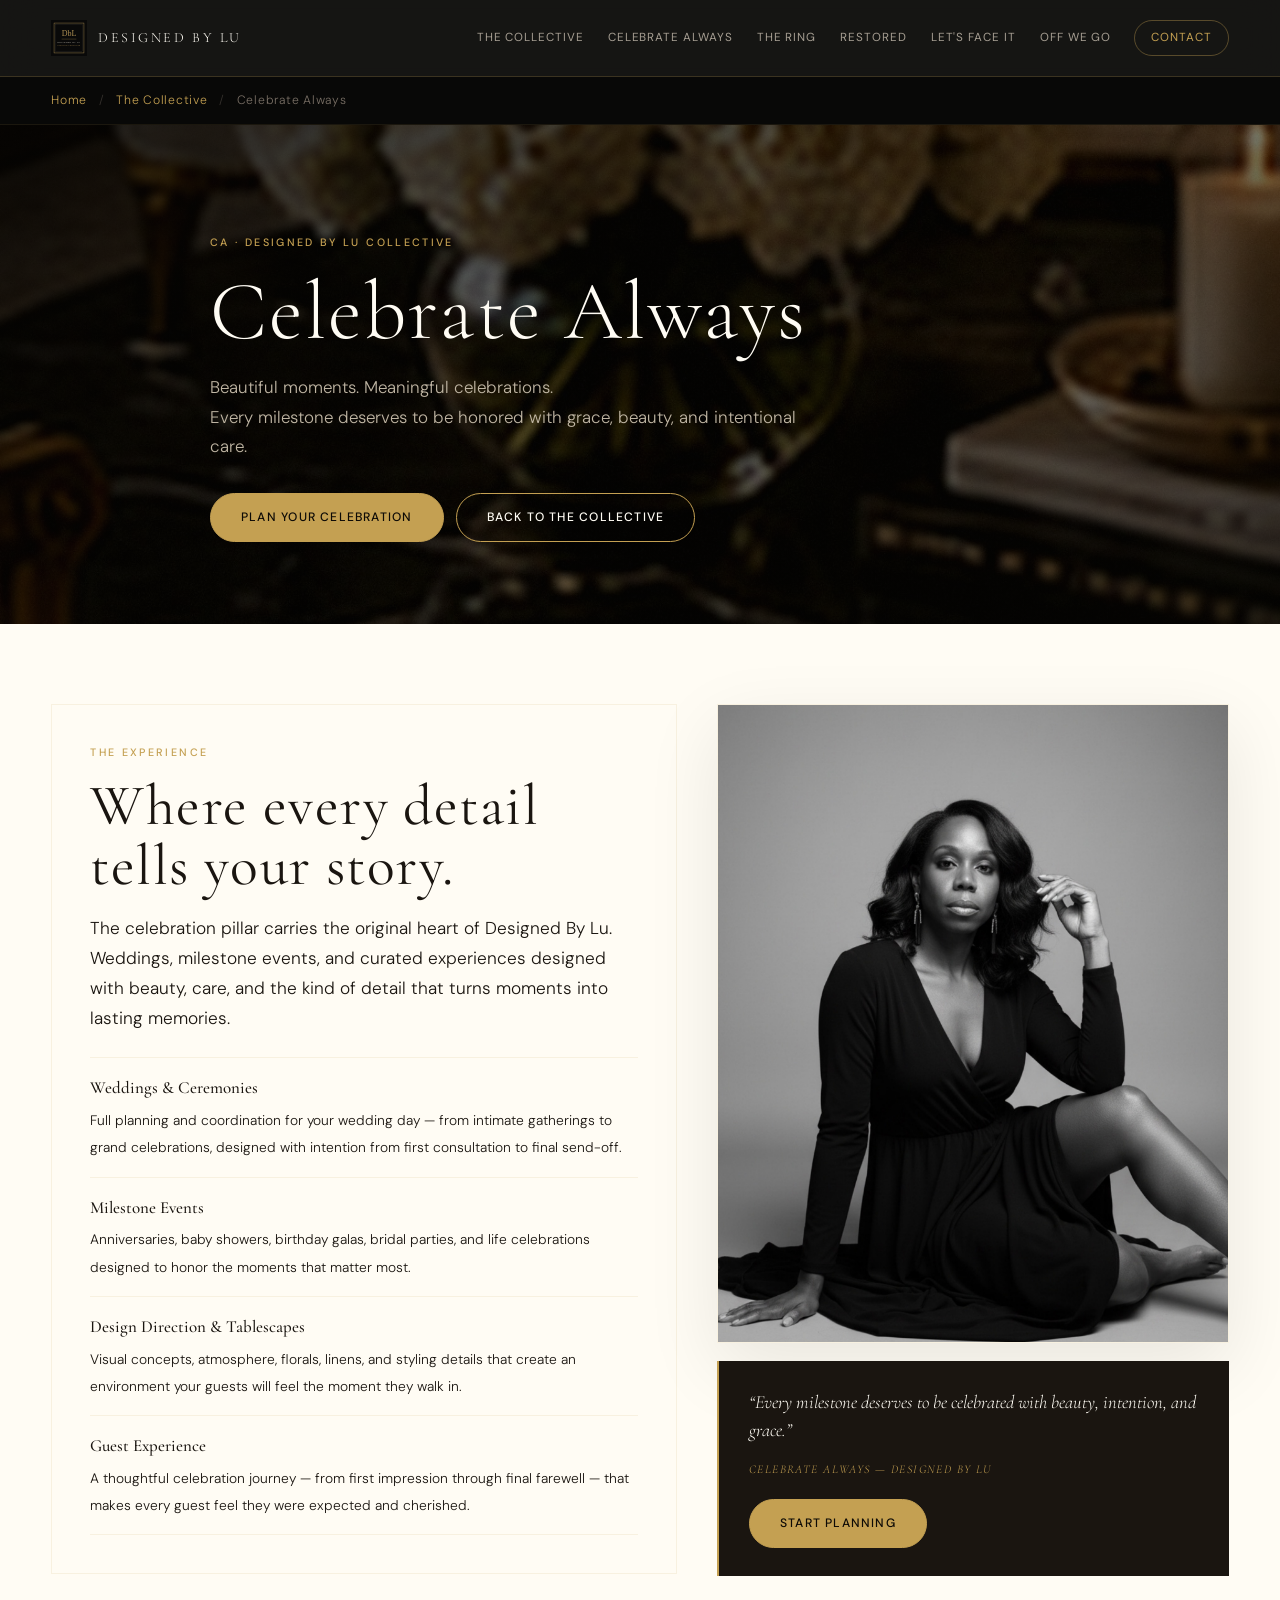
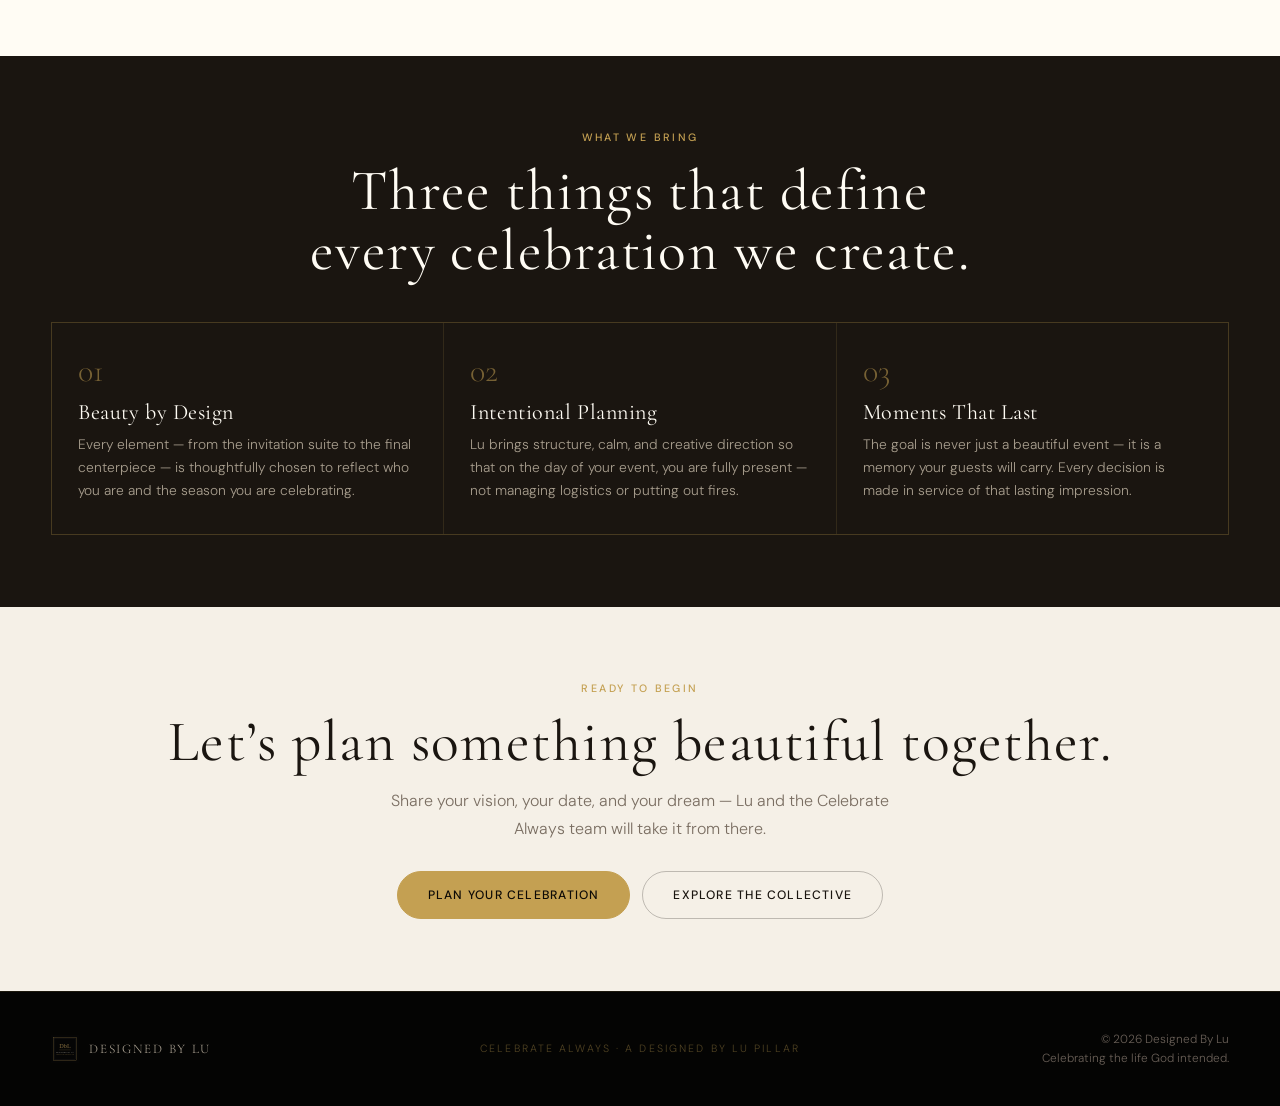
==== commit f8cbd70f: "v7" ====
--- a/celebrate-always/index.html
+++ b/celebrate-always/index.html
@@ -86,7 +86,7 @@
       </div>
 
       <div class="pillar-sidebar">
-        <img class="feature-img" src="../assets/images/celebrate-card.jpg" alt="Elegant celebration table setting">
+        <img class="feature-img" src="../assets/images/lucha-celebrate.jpg" alt="Lucha — Celebrate Always">
         <div class="quote-panel">
           <p>&ldquo;Every milestone deserves to be celebrated with beauty, intention, and grace.&rdquo;</p>
           <p class="q-attr">Celebrate Always &mdash; Designed By Lu</p>
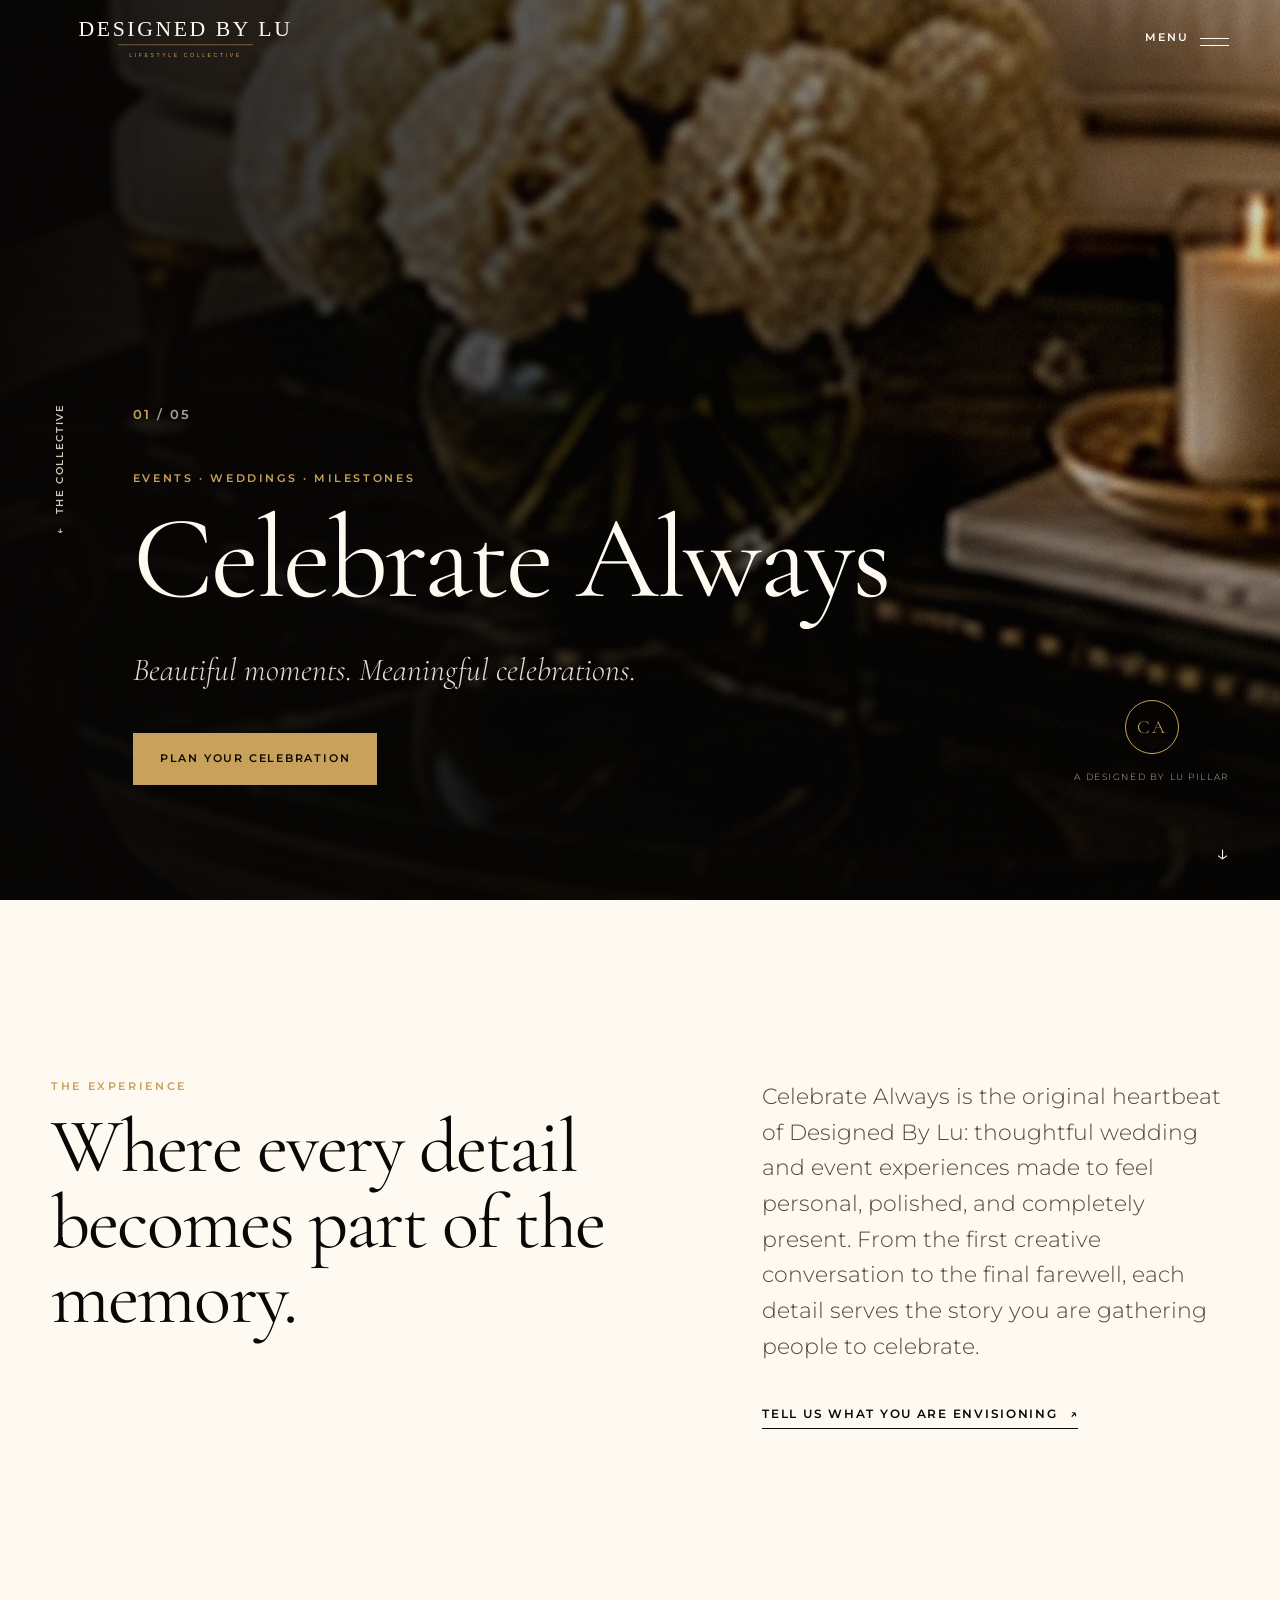
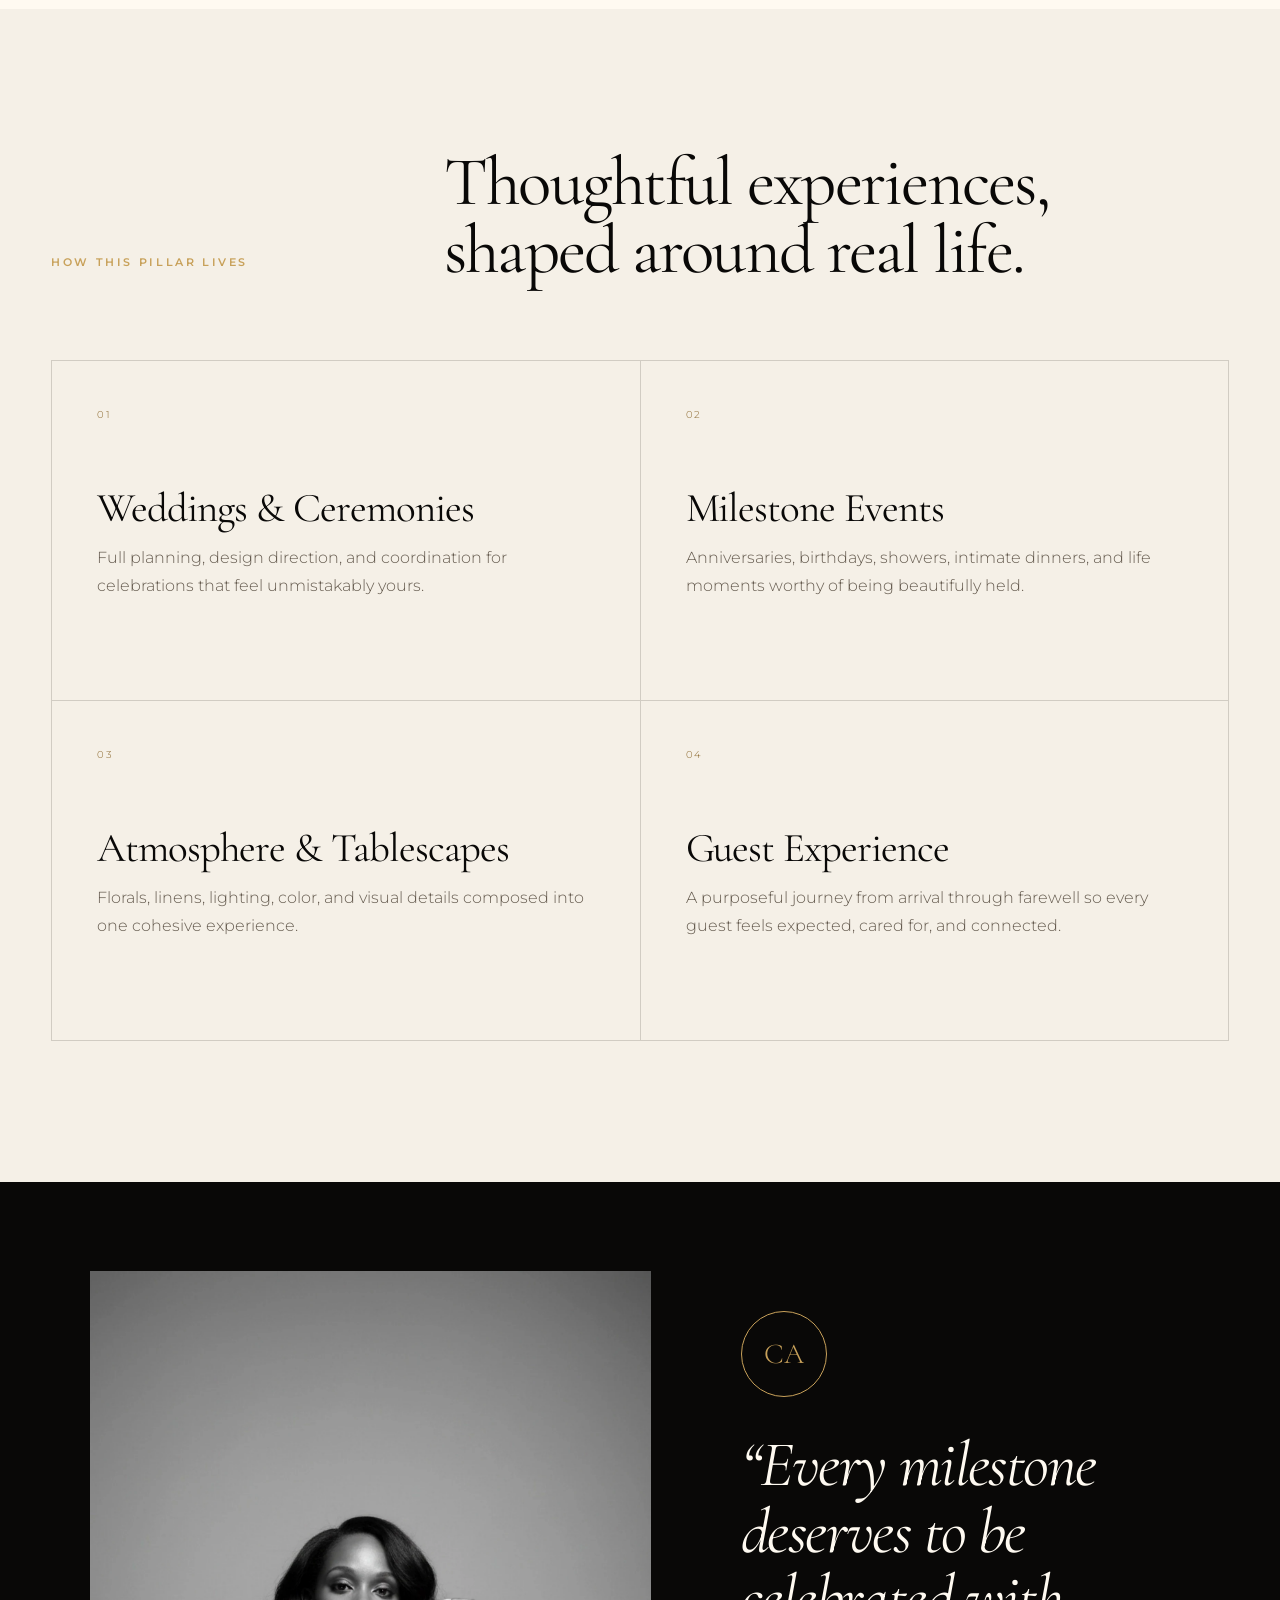
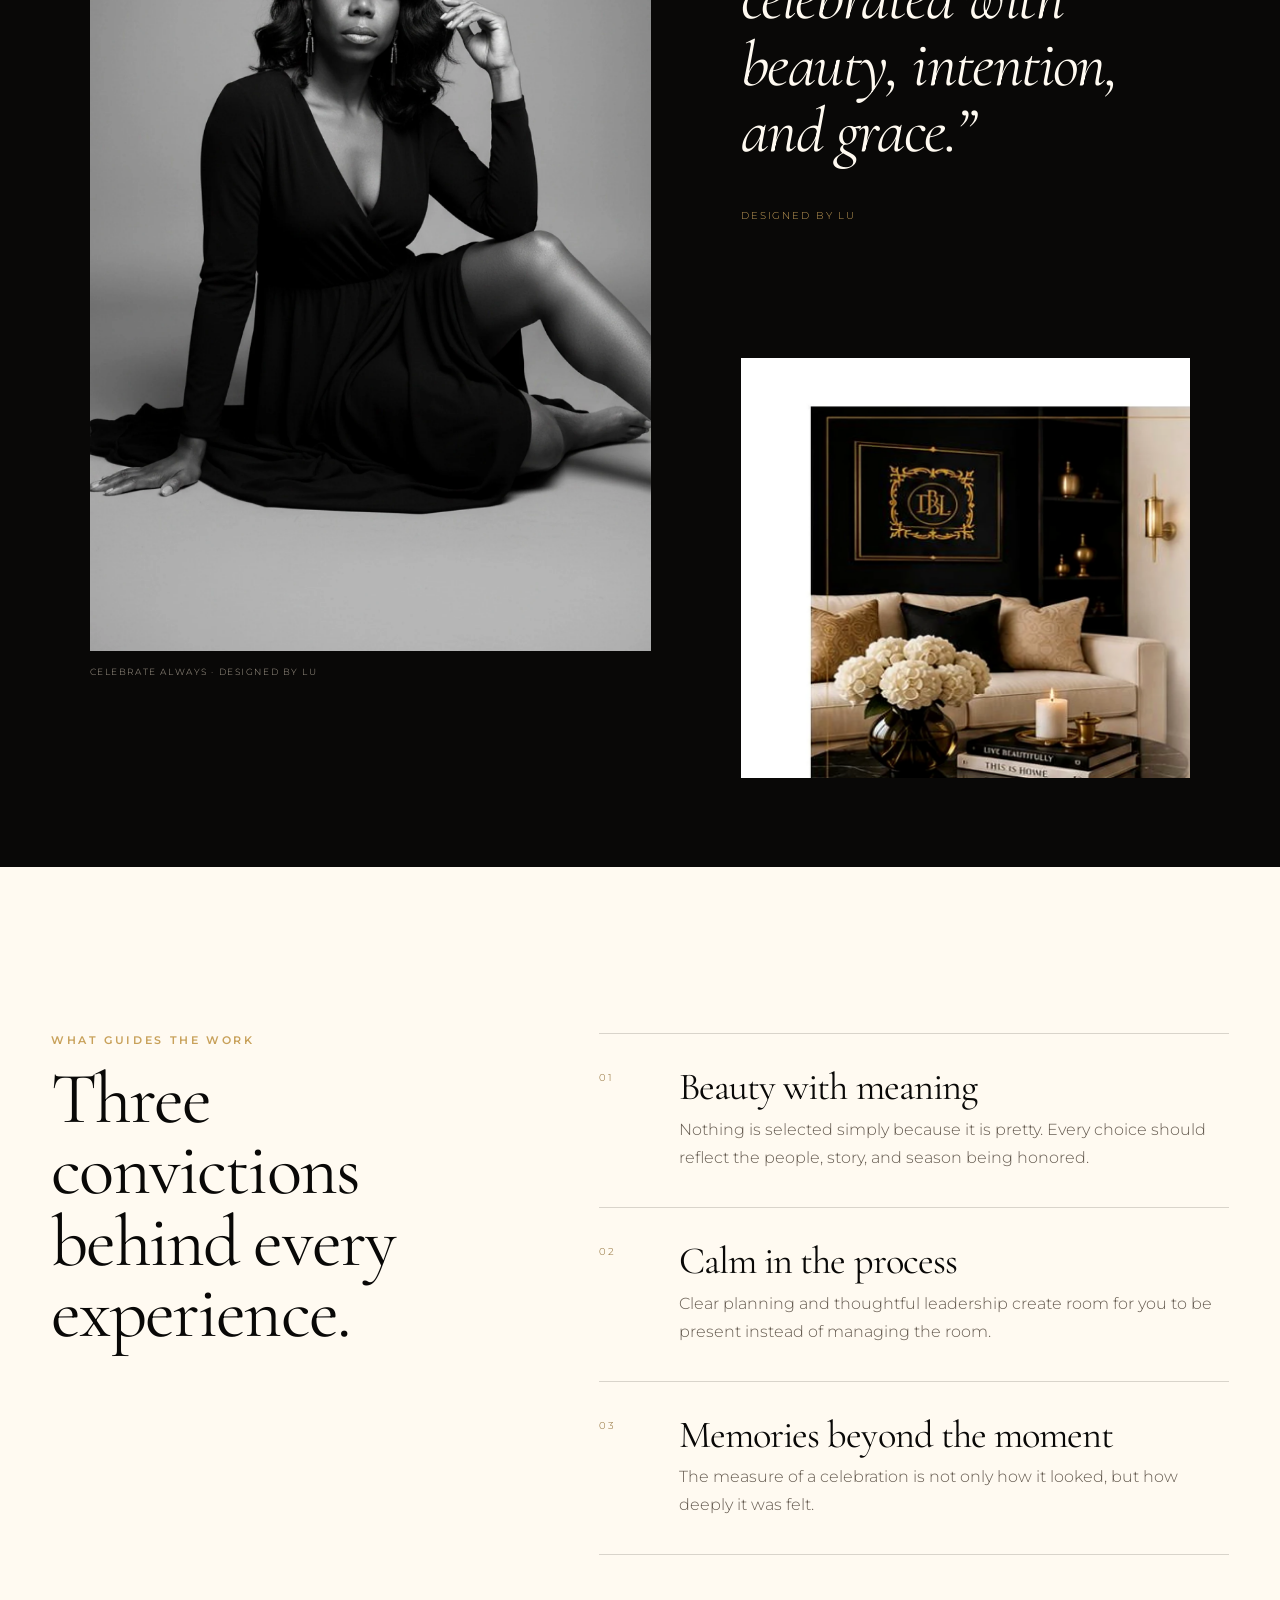
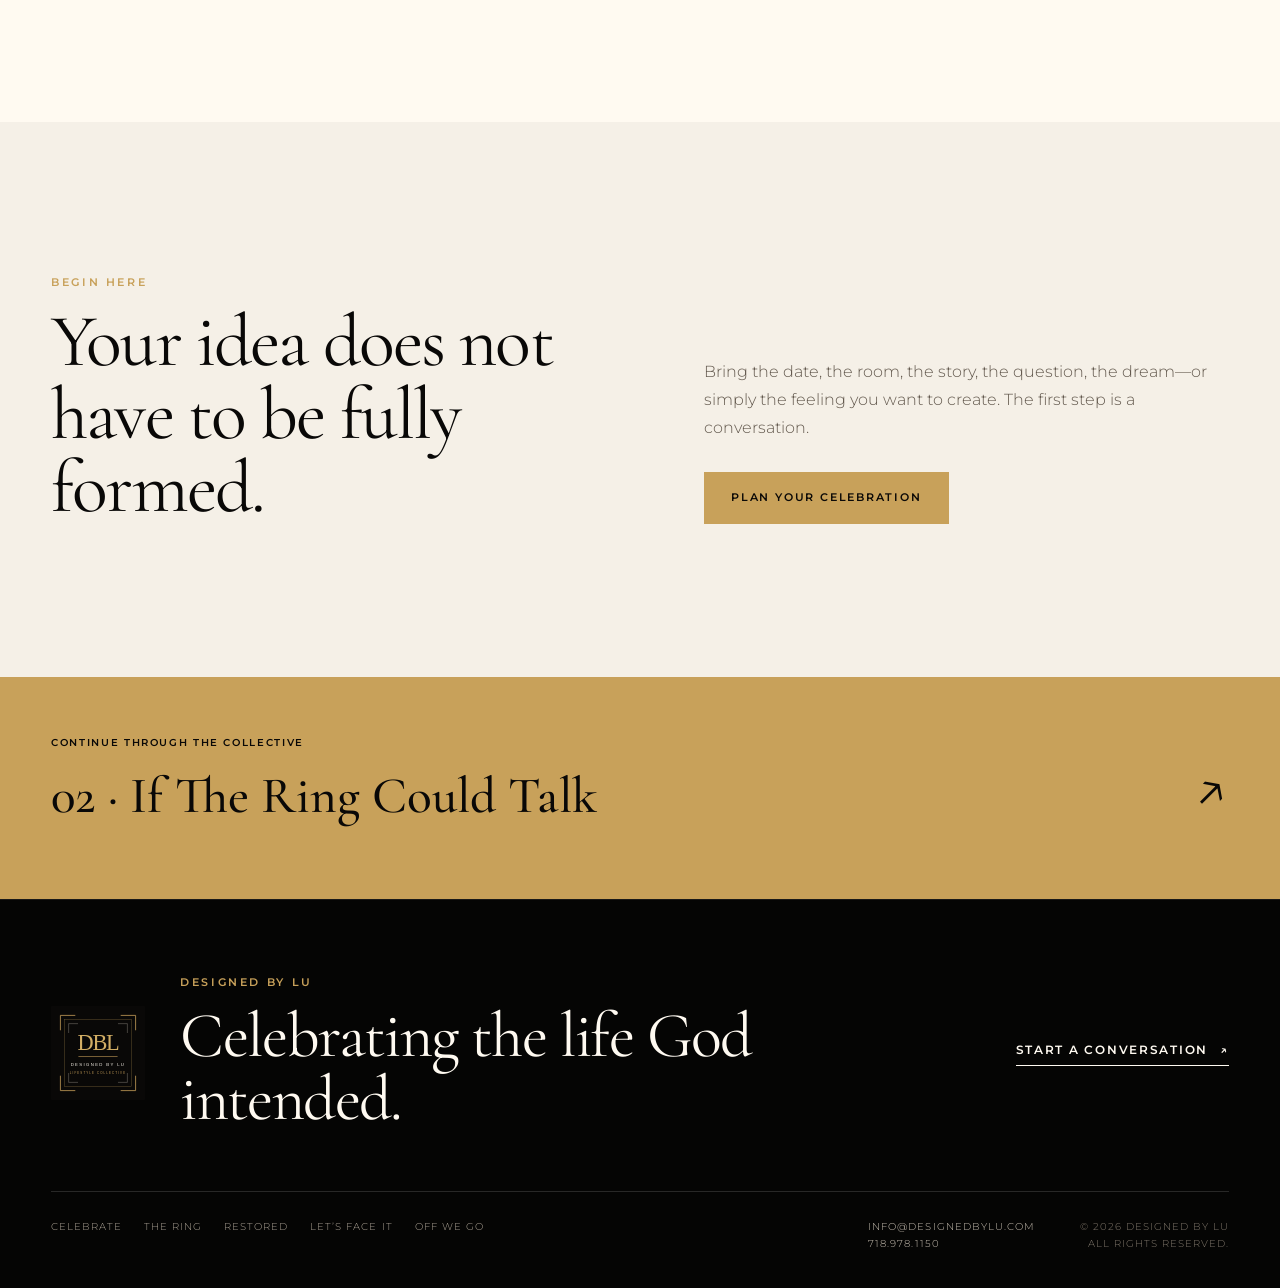
==== commit 977e9ee1: "rebuild" ====
--- a/celebrate-always/index.html
+++ b/celebrate-always/index.html
@@ -1,157 +1,130 @@
 <!doctype html>
 <html lang="en">
 <head>
-  <meta charset="utf-8" />
-  <meta name="viewport" content="width=device-width, initial-scale=1" />
-  <title>Celebrate Always | Designed By Lu Collective</title>
-  <meta name="description" content="Celebrate Always by Designed By Lu — wedding and event planning for milestones worth remembering, designed with grace, beauty, and intentional detail." />
-  <link rel="preconnect" href="https://fonts.googleapis.com">
-  <link rel="preconnect" href="https://fonts.gstatic.com" crossorigin>
-  <link href="https://fonts.googleapis.com/css2?family=Cormorant+Garamond:ital,wght@0,300;0,400;0,500;0,600;1,300;1,400;1,500&family=DM+Sans:opsz,wght@9..40,300;9..40,400;9..40,500;9..40,600&display=swap" rel="stylesheet">
-  <link rel="stylesheet" href="../styles.css" />
+<meta charset="utf-8"/>
+<meta content="width=device-width, initial-scale=1, viewport-fit=cover" name="viewport"/>
+<title>Celebrate Always | Designed By Lu</title>
+<meta content="Wedding and event planning by Designed By Lu, where milestone celebrations are shaped with grace, beauty, calm, and intentional detail." name="description"/>
+<meta content="#090807" name="theme-color"/>
+<meta content="light dark" name="color-scheme"/>
+<script>document.documentElement.classList.add("js")</script>
+<link href="https://www.designedbylu.com/celebrate-always/" rel="canonical"/>
+<link href="../assets/brand/favicon.svg" rel="icon" type="image/svg+xml"/>
+<link href="../site.webmanifest" rel="manifest"/>
+<link href="https://fonts.googleapis.com" rel="preconnect"/>
+<link crossorigin="" href="https://fonts.gstatic.com" rel="preconnect"/>
+<link href="https://fonts.googleapis.com/css2?family=Cormorant+Garamond:ital,wght@0,400;0,500;0,600;1,400;1,500&amp;family=Montserrat:wght@300;400;500;600&amp;display=swap" rel="stylesheet"/>
+<link href="../styles.css" rel="stylesheet"/>
+<meta content="website" property="og:type"/>
+<meta content="Designed By Lu" property="og:site_name"/>
+<meta content="Celebrate Always | Designed By Lu" property="og:title"/>
+<meta content="Wedding and event planning by Designed By Lu, where milestone celebrations are shaped with grace, beauty, calm, and intentional detail." property="og:description"/>
+<meta content="https://www.designedbylu.com/celebrate-always/" property="og:url"/>
+<meta content="https://www.designedbylu.com/assets/images/og-cover.jpg" property="og:image"/>
+<meta content="summary_large_image" name="twitter:card"/>
 </head>
-<body>
-
-<header class="site-header">
-  <div class="container nav">
-    <a class="brand" href="../index.html">
-      <img src="../assets/brand/crest.svg" alt="Designed By Lu">
-      Designed By Lu
-    </a>
-    <button class="menu-toggle" aria-label="Open navigation menu" aria-expanded="false">Menu</button>
-    <nav class="nav-links" aria-label="Main navigation">
-      <a href="../index.html#collective">The Collective</a>
-      <a href="../celebrate-always/">Celebrate Always</a>
-      <a href="../if-the-ring-could-talk/">The Ring</a>
-      <a href="../reimagined-restored/">Restored</a>
-      <a href="../lets-face-it/">Let's Face It</a>
-      <a href="../off-we-go/">Off We Go</a>
-      <a href="../contact/" class="nav-cta">Contact</a>
-    </nav>
-  </div>
+<body class="pillar-page theme-celebrate">
+<a class="skip-link" href="#main">Skip to content</a><header class="site-header" data-header="">
+<div class="site-header__inner">
+<a aria-label="Designed By Lu home" class="site-logo" href="../index.html">
+<img alt="Designed By Lu Lifestyle Collective" height="56" src="../assets/brand/wordmark.svg" width="260"/>
+</a>
+<button aria-controls="site-menu" aria-expanded="false" class="menu-toggle" type="button">
+<span>Menu</span><i aria-hidden="true"></i>
+</button>
+<nav aria-label="Primary navigation" class="site-menu" id="site-menu">
+<div class="site-menu__eyebrow">The Five Pillars</div>
+<div class="site-menu__links"><a data-nav="celebrate-always" href="../celebrate-always/">Celebrate</a><a data-nav="if-the-ring-could-talk" href="../if-the-ring-could-talk/">The Ring</a><a data-nav="reimagined-restored" href="../reimagined-restored/">Restored</a><a data-nav="lets-face-it" href="../lets-face-it/">Let’s Face It</a><a data-nav="off-we-go" href="../off-we-go/">Off We Go</a></div>
+<div class="site-menu__utility">
+<a href="../index.html#story">Our Story</a>
+<a class="menu-contact" href="../contact/">Begin a Conversation <span aria-hidden="true">↗</span></a>
+</div>
+</nav>
+</div>
 </header>
-
-<main>
-
-  <div class="breadcrumbs">
-    <div class="container">
-      <a href="../index.html">Home</a>
-      <span class="sep">/</span>
-      <a href="../index.html#collective">The Collective</a>
-      <span class="sep">/</span>
-      Celebrate Always
-    </div>
-  </div>
-
-  <!-- ===== PILLAR HERO ===== -->
-  <section class="pillar-hero">
-    <div class="pillar-bg" style="background-image: url('../assets/images/celebrate-card.jpg')"></div>
-    <div class="container">
-      <span class="eyebrow">CA &middot; Designed By Lu Collective</span>
-      <h1>Celebrate Always</h1>
-      <p class="hero-desc">Beautiful moments. Meaningful celebrations.<br>Every milestone deserves to be honored with grace, beauty, and intentional care.</p>
-      <div class="btns">
-        <a class="btn primary" href="../contact/?interest=Celebrate+Always">Plan Your Celebration</a>
-        <a class="btn ghost" href="../index.html#collective">Back to The Collective</a>
-      </div>
-    </div>
-  </section>
-
-  <!-- ===== CONTENT ===== -->
-  <section class="pillar-content">
-    <div class="container pillar-grid">
-
-      <div class="pillar-panel">
-        <span class="eyebrow">The Experience</span>
-        <h2>Where every detail tells your story.</h2>
-        <p class="lead">The celebration pillar carries the original heart of Designed By Lu. Weddings, milestone events, and curated experiences designed with beauty, care, and the kind of detail that turns moments into lasting memories.</p>
-        <div class="service-list">
-          <div class="service-item">
-            <strong>Weddings &amp; Ceremonies</strong>
-            <span>Full planning and coordination for your wedding day — from intimate gatherings to grand celebrations, designed with intention from first consultation to final send-off.</span>
-          </div>
-          <div class="service-item">
-            <strong>Milestone Events</strong>
-            <span>Anniversaries, baby showers, birthday galas, bridal parties, and life celebrations designed to honor the moments that matter most.</span>
-          </div>
-          <div class="service-item">
-            <strong>Design Direction &amp; Tablescapes</strong>
-            <span>Visual concepts, atmosphere, florals, linens, and styling details that create an environment your guests will feel the moment they walk in.</span>
-          </div>
-          <div class="service-item">
-            <strong>Guest Experience</strong>
-            <span>A thoughtful celebration journey — from first impression through final farewell — that makes every guest feel they were expected and cherished.</span>
-          </div>
-        </div>
-      </div>
-
-      <div class="pillar-sidebar">
-        <img class="feature-img" src="../assets/images/lucha-celebrate.jpg" alt="Lucha — Celebrate Always">
-        <div class="quote-panel">
-          <p>&ldquo;Every milestone deserves to be celebrated with beauty, intention, and grace.&rdquo;</p>
-          <p class="q-attr">Celebrate Always &mdash; Designed By Lu</p>
-          <div class="btns" style="margin-top:20px">
-            <a class="btn primary" href="../contact/?interest=Celebrate+Always">Start Planning</a>
-          </div>
-        </div>
-      </div>
-
-    </div>
-  </section>
-
-  <!-- ===== FEATURES DARK SECTION ===== -->
-  <section class="pillar-features-section">
-    <div class="container">
-      <div class="section-head">
-        <span class="eyebrow">What We Bring</span>
-        <h2>Three things that define every celebration we create.</h2>
-      </div>
-      <div class="features-grid">
-        <div class="feature-block">
-          <div class="feature-num">01</div>
-          <h4>Beauty by Design</h4>
-          <p>Every element — from the invitation suite to the final centerpiece — is thoughtfully chosen to reflect who you are and the season you are celebrating.</p>
-        </div>
-        <div class="feature-block">
-          <div class="feature-num">02</div>
-          <h4>Intentional Planning</h4>
-          <p>Lu brings structure, calm, and creative direction so that on the day of your event, you are fully present — not managing logistics or putting out fires.</p>
-        </div>
-        <div class="feature-block">
-          <div class="feature-num">03</div>
-          <h4>Moments That Last</h4>
-          <p>The goal is never just a beautiful event — it is a memory your guests will carry. Every decision is made in service of that lasting impression.</p>
-        </div>
-      </div>
-    </div>
-  </section>
-
-  <!-- ===== CTA ===== -->
-  <section class="pillar-cta">
-    <div class="container">
-      <span class="eyebrow">Ready to Begin</span>
-      <h2>Let&rsquo;s plan something beautiful together.</h2>
-      <p>Share your vision, your date, and your dream — Lu and the Celebrate Always team will take it from there.</p>
-      <div class="btns" style="justify-content:center">
-        <a class="btn primary" href="../contact/?interest=Celebrate+Always">Plan Your Celebration</a>
-        <a class="btn ink-ghost" href="../index.html#collective">Explore The Collective</a>
-      </div>
-    </div>
-  </section>
-
+<main id="main">
+<section class="pillar-hero">
+<div aria-hidden="true" class="pillar-hero__media"><img alt="" decoding="async" fetchpriority="high" height="1800" src="../assets/images/optimized/celebrate-card.webp" width="1400"/></div>
+<div class="pillar-hero__wash"></div>
+<div class="pillar-hero__content">
+<a class="back-link" href="../index.html#five-pillars"><span aria-hidden="true">←</span> The collective</a>
+<div class="pillar-hero__title" data-reveal="">
+<div class="pillar-index">01 <span>/ 05</span></div>
+<p class="kicker">Events · Weddings · Milestones</p>
+<h1>Celebrate Always</h1>
+<p>Beautiful moments. Meaningful celebrations.</p>
+<a class="button button--gold" href="../contact/?interest=celebrate-always">Plan your celebration</a>
+</div>
+<div class="pillar-hero__mark"><span aria-hidden="true" class="pillar-symbol">CA</span><span>A Designed By Lu pillar</span></div>
+</div>
+<a aria-label="Continue to the Celebrate Always experience" class="hero-down" href="#experience">↓</a>
+</section>
+<section class="pillar-intro" id="experience">
+<div class="pillar-intro__heading" data-reveal="">
+<p class="kicker">The experience</p>
+<h2>Where every detail becomes part of the memory.</h2>
+</div>
+<div class="pillar-intro__copy" data-reveal="">
+<p class="lead">Celebrate Always is the original heartbeat of Designed By Lu: thoughtful wedding and event experiences made to feel personal, polished, and completely present. From the first creative conversation to the final farewell, each detail serves the story you are gathering people to celebrate.</p>
+<a class="text-link" href="../contact/?interest=celebrate-always">Tell us what you are envisioning <span aria-hidden="true">↗</span></a>
+</div>
+</section>
+<section class="offerings">
+<div class="section-heading" data-reveal=""><p class="kicker">How this pillar lives</p><h2>Thoughtful experiences, shaped around real life.</h2></div>
+<div class="offer-grid"><article class="offer-card" data-reveal=""><span>01</span><h3>Weddings &amp; Ceremonies</h3><p>Full planning, design direction, and coordination for celebrations that feel unmistakably yours.</p></article><article class="offer-card" data-reveal=""><span>02</span><h3>Milestone Events</h3><p>Anniversaries, birthdays, showers, intimate dinners, and life moments worthy of being beautifully held.</p></article><article class="offer-card" data-reveal=""><span>03</span><h3>Atmosphere &amp; Tablescapes</h3><p>Florals, linens, lighting, color, and visual details composed into one cohesive experience.</p></article><article class="offer-card" data-reveal=""><span>04</span><h3>Guest Experience</h3><p>A purposeful journey from arrival through farewell so every guest feels expected, cared for, and connected.</p></article></div>
+</section>
+<section class="editorial-gallery">
+<figure class="editorial-gallery__portrait" data-reveal="">
+<img alt="Lu representing the Celebrate Always pillar" decoding="async" height="2856" loading="lazy" src="../assets/images/optimized/lucha-celebrate.webp" width="1632"/>
+<figcaption>Celebrate Always · Designed By Lu</figcaption>
+</figure>
+<div class="editorial-gallery__quote" data-reveal="">
+<span aria-hidden="true" class="pillar-symbol large">CA</span>
+<blockquote>“Every milestone deserves to be celebrated with beauty, intention, and grace.”</blockquote>
+<span>Designed By Lu</span>
+</div>
+<figure class="editorial-gallery__detail" data-reveal="">
+<img alt="A visual expression of Celebrate Always" decoding="async" height="850" loading="lazy" src="../assets/images/optimized/interior-ambience.webp" width="1200"/>
+</figure>
+</section>
+<section class="principles-section">
+<div class="principles-section__heading" data-reveal=""><p class="kicker">What guides the work</p><h2>Three convictions behind every experience.</h2></div>
+<div class="principles-list"><article class="principle"><span>01</span><div><h3>Beauty with meaning</h3><p>Nothing is selected simply because it is pretty. Every choice should reflect the people, story, and season being honored.</p></div></article><article class="principle"><span>02</span><div><h3>Calm in the process</h3><p>Clear planning and thoughtful leadership create room for you to be present instead of managing the room.</p></div></article><article class="principle"><span>03</span><div><h3>Memories beyond the moment</h3><p>The measure of a celebration is not only how it looked, but how deeply it was felt.</p></div></article></div>
+</section>
+<section class="pillar-contact">
+<div data-reveal="">
+<p class="kicker">Begin here</p>
+<h2>Your idea does not have to be fully formed.</h2>
+</div>
+<div data-reveal="">
+<p>Bring the date, the room, the story, the question, the dream—or simply the feeling you want to create. The first step is a conversation.</p>
+<a class="button button--gold" href="../contact/?interest=celebrate-always">Plan your celebration</a>
+</div>
+</section>
+<a class="next-pillar" href="../if-the-ring-could-talk/">
+<div><span>Continue through the collective</span><strong>02 · If The Ring Could Talk</strong></div>
+<span aria-hidden="true" class="next-pillar__arrow">↗</span>
+</a>
 </main>
-
-<footer class="footer">
-  <div class="container footer-inner">
-    <div class="footer-brand">
-      <img src="../assets/brand/crest.svg" alt="Designed By Lu">
-      Designed By Lu
-    </div>
-    <div class="footer-center">Celebrate Always &middot; A Designed By Lu Pillar</div>
-    <div class="footer-right">&copy; <span data-year></span> Designed By Lu<br>Celebrating the life God intended.</div>
-  </div>
+<script type="application/ld+json">{"@context": "https://schema.org", "@type": "WebPage", "name": "Celebrate Always", "url": "https://www.designedbylu.com/celebrate-always/", "isPartOf": {"@type": "WebSite", "name": "Designed By Lu", "url": "https://www.designedbylu.com/"}, "description": "Wedding and event planning by Designed By Lu, where milestone celebrations are shaped with grace, beauty, calm, and intentional detail."}</script>
+<footer class="site-footer">
+<div class="site-footer__top">
+<img alt="" height="116" src="../assets/brand/crest.svg" width="116"/>
+<div>
+<p class="kicker">Designed By Lu</p>
+<h2>Celebrating the life God intended.</h2>
+</div>
+<a class="text-link light" href="../contact/">Start a conversation <span aria-hidden="true">↗</span></a>
+</div>
+<div class="site-footer__grid">
+<div aria-label="The five pillars" class="footer-pillar-links"><a href="../celebrate-always/">Celebrate</a><a href="../if-the-ring-could-talk/">The Ring</a><a href="../reimagined-restored/">Restored</a><a href="../lets-face-it/">Let’s Face It</a><a href="../off-we-go/">Off We Go</a></div>
+<div class="footer-contact">
+<a href="mailto:info@designedbylu.com">info@designedbylu.com</a>
+<a href="tel:+17189781150">718.978.1150</a>
+</div>
+<div class="footer-legal">© <span data-year=""></span> Designed By Lu<br/>All rights reserved.</div>
+</div>
 </footer>
-
-<script src="../script.js"></script>
+<script defer="" src="../script.js"></script>
 </body>
-</html>
+</html>
--- a/styles.css
+++ b/styles.css
@@ -1,931 +1,28 @@
-/* ======================================================
-   DESIGNED BY LU — Premium Lifestyle Collective
-   Faith · Celebration · Restoration · Beauty · Exploration
-   ====================================================== */
-
-/* ------- Google Fonts ------- */
-@import url('https://fonts.googleapis.com/css2?family=Cormorant+Garamond:ital,wght@0,300;0,400;0,500;0,600;1,300;1,400;1,500&family=DM+Sans:opsz,wght@9..40,300;9..40,400;9..40,500;9..40,600&display=swap');
-
-/* ------- Design Tokens ------- */
-:root {
-  --black:       #070706;
-  --ink:         #1a1510;
-  --ink-soft:    #2e2820;
-  --cream:       #f5f0e7;
-  --ivory:       #fffcf4;
-  --warm-white:  #faf7ef;
-  --gold:        #c4a052;
-  --gold-lt:     #d4b46a;
-  --gold-dk:     #9a7330;
-  --taupe:       #9a8d7e;
-  --muted:       #7a6e62;
-  --muted-lt:    #a89e92;
-  --line:        rgba(196,160,82,.22);
-  --line-lt:     rgba(196,160,82,.12);
-  --serif:       'Cormorant Garamond', Georgia, 'Times New Roman', serif;
-  --sans:        'DM Sans', system-ui, -apple-system, Arial, sans-serif;
-  --ease:        cubic-bezier(.25,.1,.25,1);
-  --ease-out:    cubic-bezier(.16,1,.3,1);
+/* Designed By Lu — five-door editorial system */
+:root{
+  --ink:#090807;--ink-2:#15120f;--paper:#f5f0e7;--ivory:#fffaf1;--white:#fffdf8;
+  --gold:#c8a15a;--gold-light:#e1c17f;--gold-dark:#8c692e;--taupe:#84786a;--line:rgba(20,16,12,.16);
+  --serif:"Cormorant Garamond",Georgia,serif;--sans:"Montserrat",Arial,sans-serif;
+  --ease:cubic-bezier(.22,1,.36,1);--header-h:76px;--page-pad:clamp(22px,4vw,64px);
 }
-
-/* ------- Reset ------- */
-*, *::before, *::after { box-sizing: border-box; margin: 0; padding: 0; }
-html { scroll-behavior: smooth; -webkit-font-smoothing: antialiased; text-rendering: optimizeLegibility; }
-body {
-  background: var(--cream);
-  color: var(--ink);
-  font-family: var(--sans);
-  font-size: 1rem;
-  font-weight: 300;
-  line-height: 1.7;
-}
-a { text-decoration: none; color: inherit; }
-img { max-width: 100%; display: block; }
-button { font-family: var(--sans); cursor: pointer; }
-
-/* ------- Layout ------- */
-.container { width: min(1200px, 92%); margin-inline: auto; }
-section { padding: 90px 0; }
-
-/* ------- Typography ------- */
-h1, h2, h3, h4 {
-  font-family: var(--serif);
-  font-weight: 400;
-  line-height: 1.04;
-  letter-spacing: .025em;
-  color: var(--ink);
-}
-h1 { font-size: clamp(3.2rem, 7vw, 6.5rem); font-weight: 300; }
-h2 { font-size: clamp(2rem, 4.5vw, 3.8rem); }
-h3 { font-size: clamp(1.4rem, 2.5vw, 1.9rem); }
-p   { color: var(--muted); line-height: 1.75; }
-p.lead { font-size: 1.08rem; color: var(--ink); font-weight: 300; }
-
-.eyebrow {
-  display: block;
-  color: var(--gold);
-  letter-spacing: .22em;
-  text-transform: uppercase;
-  font-size: .67rem;
-  font-weight: 500;
-  margin-bottom: 1rem;
-}
-
-/* ------- Buttons ------- */
-.btn {
-  display: inline-flex;
-  align-items: center;
-  justify-content: center;
-  gap: 7px;
-  padding: 13px 30px;
-  border-radius: 999px;
-  border: 1px solid var(--gold);
-  font-family: var(--sans);
-  font-size: .76rem;
-  font-weight: 500;
-  letter-spacing: .1em;
-  text-transform: uppercase;
-  transition: all .26s var(--ease);
-  white-space: nowrap;
-}
-.btn.primary  { background: var(--gold);  color: #0d0a06; }
-.btn.primary:hover { background: var(--gold-lt); border-color: var(--gold-lt); }
-.btn.ghost    { color: var(--ivory); background: transparent; }
-.btn.ghost:hover  { background: rgba(255,255,255,.08); }
-.btn.ink-ghost {
-  color: var(--ink); border-color: rgba(26,21,16,.25);
-  background: transparent;
-}
-.btn.ink-ghost:hover { background: var(--ink); color: var(--ivory); border-color: var(--ink); }
-.btns { display: flex; gap: 12px; flex-wrap: wrap; }
-
-/* ======================================================
-   SITE HEADER
-   ====================================================== */
-.site-header {
-  position: sticky;
-  top: 0;
-  z-index: 100;
-  background: rgba(7,7,6,.94);
-  backdrop-filter: blur(18px);
-  -webkit-backdrop-filter: blur(18px);
-  border-bottom: 1px solid var(--line);
-}
-.nav {
-  height: 76px;
-  display: flex;
-  align-items: center;
-  justify-content: space-between;
-  gap: 20px;
-}
-.brand {
-  display: flex;
-  align-items: center;
-  gap: 11px;
-  color: var(--ivory);
-  font-family: var(--serif);
-  font-size: .88rem;
-  letter-spacing: .18em;
-  text-transform: uppercase;
-  flex-shrink: 0;
-}
-.brand img { width: 36px; height: 36px; opacity: .85; }
-
-.nav-links {
-  display: flex;
-  align-items: center;
-  gap: 2px;
-}
-.nav-links a {
-  color: #cfc5b6;
-  font-size: .73rem;
-  letter-spacing: .08em;
-  text-transform: uppercase;
-  font-weight: 400;
-  padding: 7px 11px;
-  border-radius: 4px;
-  opacity: .78;
-  transition: opacity .2s, color .2s;
-}
-.nav-links a:hover { opacity: 1; color: var(--gold); }
-.nav-links .nav-cta {
-  margin-left: 10px;
-  border: 1px solid rgba(196,160,82,.38);
-  color: var(--gold);
-  opacity: 1;
-  border-radius: 999px;
-  padding: 7px 16px;
-}
-.nav-links .nav-cta:hover { background: var(--gold); color: #0d0a06; }
-
-.menu-toggle {
-  display: none;
-  background: transparent;
-  border: 1px solid rgba(196,160,82,.32);
-  color: var(--ivory);
-  border-radius: 999px;
-  padding: 8px 18px;
-  font-size: .74rem;
-  letter-spacing: .07em;
-}
-
-/* ======================================================
-   HERO — HOMEPAGE
-   ====================================================== */
-.hero {
-  background:
-    radial-gradient(ellipse at 68% 0%, rgba(196,160,82,.16), transparent 55%),
-    linear-gradient(155deg, #060605 0%, #130f0a 65%, #1c1610 100%);
-  color: var(--ivory);
-  padding: 94px 0 78px;
-  overflow: hidden;
-}
-.hero-grid {
-  display: grid;
-  grid-template-columns: 1.12fr .88fr;
-  gap: 64px;
-  align-items: center;
-}
-.hero-copy { padding: 16px 0; }
-
-.hero-mark {
-  width: 68px;
-  height: 68px;
-  border: 1px solid var(--line);
-  padding: 4px;
-  margin-bottom: 28px;
-}
-.hero-copy h1 {
-  color: var(--ivory);
-  margin: .12em 0 0;
-  font-weight: 300;
-  letter-spacing: .04em;
-  line-height: .96;
-}
-.hero-tagline {
-  display: block;
-  font-family: var(--serif);
-  font-style: italic;
-  font-weight: 300;
-  font-size: clamp(1.1rem, 2.2vw, 1.45rem);
-  color: var(--gold-lt);
-  letter-spacing: .04em;
-  margin: 18px 0 24px;
-}
-.hero-copy > p {
-  max-width: 520px;
-  color: #c0b6a6;
-  font-size: 1.02rem;
-  font-weight: 300;
-  line-height: 1.75;
-  margin-bottom: 34px;
-}
-
-/* Hero portrait */
-.hero-portrait { position: relative; }
-.hero-portrait::before {
-  content: '';
-  position: absolute;
-  inset: 26px -18px -18px 26px;
-  border: 1px solid var(--line);
-  z-index: 0;
-  pointer-events: none;
-}
-.hero-portrait img {
-  position: relative;
-  z-index: 1;
-  width: 100%;
-  aspect-ratio: 4/5;
-  object-fit: cover;
-  object-position: center top;
-  border: 1px solid rgba(255,255,255,.08);
-  box-shadow: 0 36px 100px rgba(0,0,0,.5);
-}
-.hero-caption {
-  position: absolute;
-  bottom: 30px;
-  left: -26px;
-  z-index: 3;
-  background: rgba(255,252,244,.96);
-  color: var(--ink);
-  padding: 17px 22px;
-  border: 1px solid var(--line);
-  max-width: 270px;
-  box-shadow: 0 18px 60px rgba(0,0,0,.2);
-}
-.hero-caption strong {
-  display: block;
-  font-family: var(--serif);
-  font-size: 1.08rem;
-  color: var(--ink);
-  margin-bottom: 3px;
-}
-.hero-caption span { display: block; color: var(--muted); font-size: .8rem; line-height: 1.5; }
-
-/* ======================================================
-   INTRO SECTION
-   ====================================================== */
-.intro { background: var(--ivory); }
-.intro-grid {
-  display: grid;
-  grid-template-columns: 1fr 1fr;
-  gap: 52px;
-  align-items: center;
-}
-.intro-grid h2 { margin: 10px 0 20px; }
-.intro-grid .lead { margin-bottom: 18px; }
-.intro-grid > div > p:not(.lead) { margin-top: 6px; }
-
-.statement-card {
-  background: var(--cream);
-  border: 1px solid var(--line-lt);
-  padding: 38px 36px;
-}
-.quote-mark {
-  font-family: var(--serif);
-  font-size: 4.5rem;
-  color: var(--gold);
-  line-height: .5;
-  display: block;
-  margin-bottom: 16px;
-}
-.statement-card .sc-quote {
-  font-family: var(--serif);
-  font-style: italic;
-  font-size: 1.3rem;
-  color: var(--ink);
-  line-height: 1.46;
-  margin-bottom: 14px;
-}
-.statement-card .sc-body { font-size: .9rem; }
-
-.stats-row {
-  display: grid;
-  grid-template-columns: repeat(3,1fr);
-  gap: 0;
-  margin-top: 28px;
-  border-top: 1px solid var(--line);
-  padding-top: 26px;
-}
-.stat strong {
-  display: block;
-  font-family: var(--serif);
-  font-size: 2.1rem;
-  color: var(--gold);
-  line-height: 1;
-}
-.stat span {
-  display: block;
-  font-size: .68rem;
-  color: var(--muted-lt);
-  text-transform: uppercase;
-  letter-spacing: .15em;
-  margin-top: 4px;
-}
-
-/* ======================================================
-   GATEWAY SECTION (FEATURED GRID)
-   ====================================================== */
-.collective {
-  background: var(--black);
-  color: var(--ivory);
-}
-.section-head {
-  text-align: center;
-  max-width: 700px;
-  margin: 0 auto 50px;
-}
-.section-head h2 { color: var(--ivory); margin: 8px 0 12px; }
-.section-head p   { color: #a89e8e; }
-
-/* Featured 3-col grid:
-   Row 1+2 left: CA (featured tall)
-   Row 1 right ×2: ITRCT, R&R
-   Row 2 right ×2: LFI, OWG            */
-.gateway-grid {
-  display: grid;
-  grid-template-columns: 1.2fr 1fr 1fr;
-  grid-template-rows: 352px 352px;
-  gap: 14px;
-}
-.gateway:nth-child(1) { grid-row: 1 / 3; } /* spans both rows */
-
-.gateway {
-  position: relative;
-  overflow: hidden;
-  display: block;
-  border: 1px solid rgba(196,160,82,.16);
-  isolation: isolate;
-  transition: border-color .3s;
-}
-.gateway:hover { border-color: rgba(196,160,82,.5); }
-
-.gateway-img {
-  position: absolute;
-  inset: 0;
-  z-index: 0;
-}
-.gateway-img img {
-  width: 100%;
-  height: 100%;
-  object-fit: cover;
-  object-position: center;
-  transition: transform .6s var(--ease-out);
-}
-.gateway:hover .gateway-img img { transform: scale(1.07); }
-
-/* Gradient overlay */
-.gateway-overlay {
-  position: absolute;
-  bottom: 0; left: 0; right: 0;
-  z-index: 2;
-  padding: 32px 26px 28px;
-  background: linear-gradient(
-    to top,
-    rgba(4,3,1,.97) 0%,
-    rgba(4,3,1,.72) 48%,
-    transparent 100%
-  );
-  transition: padding .3s;
-}
-.gateway:hover .gateway-overlay { padding-bottom: 32px; }
-
-.gateway-mark {
-  display: inline-block;
-  font-family: var(--sans);
-  font-size: .62rem;
-  font-weight: 500;
-  letter-spacing: .2em;
-  text-transform: uppercase;
-  color: var(--gold);
-  border: 1px solid rgba(196,160,82,.4);
-  padding: 4px 10px;
-  margin-bottom: 10px;
-}
-.gateway-overlay h3 {
-  font-family: var(--serif);
-  font-weight: 400;
-  font-size: 1.42rem;
-  color: var(--ivory);
-  margin: 0 0 8px;
-  line-height: 1.12;
-}
-/* Featured card gets larger title */
-.gateway:nth-child(1) .gateway-overlay h3 { font-size: 1.9rem; }
-.gateway:nth-child(1) .gateway-overlay { padding: 38px 30px 32px; }
-
-.gateway-overlay p {
-  color: #cfc7b6;
-  font-size: .83rem;
-  margin: 0 0 14px;
-  line-height: 1.55;
-}
-.gateway-enter {
-  display: inline-flex;
-  align-items: center;
-  gap: 6px;
-  color: var(--gold);
-  font-size: .68rem;
-  font-weight: 500;
-  letter-spacing: .18em;
-  text-transform: uppercase;
-  transition: gap .22s;
-}
-.gateway:hover .gateway-enter { gap: 10px; }
-
-/* Corner accent on hover */
-.gateway::after {
-  content: '';
-  position: absolute;
-  top: 13px; right: 13px;
-  width: 24px; height: 24px;
-  border-top: 1px solid rgba(196,160,82,.5);
-  border-right: 1px solid rgba(196,160,82,.5);
-  z-index: 3;
-  pointer-events: none;
-  opacity: 0;
-  transition: opacity .28s;
-}
-.gateway:hover::after { opacity: 1; }
-
-/* ======================================================
-   MISSION / VISION BANNER
-   ====================================================== */
-.mission-banner {
-  background: var(--ivory);
-  padding: 80px 0;
-  border-top: 1px solid var(--line-lt);
-  border-bottom: 1px solid var(--line-lt);
-}
-.mission-inner {
-  display: grid;
-  grid-template-columns: 1fr 1px 1fr;
-  gap: 54px;
-  align-items: center;
-}
-.divider-line {
-  width: 1px;
-  min-height: 110px;
-  background: linear-gradient(to bottom, transparent, var(--gold), transparent);
-  margin: auto;
-}
-.mission-text h3 {
-  font-family: var(--serif);
-  font-weight: 300;
-  font-style: italic;
-  font-size: clamp(1.3rem, 2.4vw, 1.85rem);
-  color: var(--ink);
-  line-height: 1.35;
-  margin-top: 10px;
-}
-.mission-text p,
-.vision-text p { margin-top: 12px; font-size: .92rem; }
-.vision-cta { margin-top: 24px; }
-
-/* ======================================================
-   FOUNDER / ABOUT SECTION
-   ====================================================== */
-.founder-section { background: var(--cream); }
-.founder-grid {
-  display: grid;
-  grid-template-columns: .82fr 1.18fr;
-  gap: 64px;
-  align-items: center;
-}
-.founder-img-wrap { position: relative; }
-.founder-img-wrap::after {
-  content: '';
-  position: absolute;
-  inset: -14px -14px 14px 14px;
-  border: 1px solid var(--line);
-  z-index: 0;
-  pointer-events: none;
-}
-.founder-img-wrap img {
-  position: relative;
-  z-index: 1;
-  width: 100%;
-  aspect-ratio: 3/4;
-  object-fit: cover;
-  object-position: center top;
-  box-shadow: 0 28px 80px rgba(0,0,0,.12);
-}
-.founder-copy { padding: 12px 0; }
-.founder-copy h2 { margin: 10px 0 20px; }
-.founder-copy p   { margin-bottom: 16px; line-height: 1.78; }
-.founder-blockquote {
-  border-left: 2px solid var(--gold);
-  padding: 4px 0 4px 22px;
-  margin: 28px 0 20px;
-  font-family: var(--serif);
-  font-style: italic;
-  font-size: 1.18rem;
-  color: var(--ink);
-  line-height: 1.52;
-}
-.signature {
-  font-family: var(--serif);
-  font-style: italic;
-  font-size: 1.38rem;
-  color: var(--gold);
-  display: block;
-  margin-bottom: 28px;
-}
-
-/* ======================================================
-   VALUES / FOUNDATION SECTION
-   ====================================================== */
-.values-section { background: var(--ivory); }
-.values-head {
-  display: grid;
-  grid-template-columns: 1fr 1fr;
-  gap: 40px;
-  align-items: end;
-  margin-bottom: 46px;
-}
-.values-head h2 { margin: 8px 0 0; }
-.values-head p  { font-size: .92rem; }
-
-.values-grid {
-  display: grid;
-  grid-template-columns: repeat(4,1fr);
-  gap: 1px;
-  background: var(--line-lt);
-  border: 1px solid var(--line-lt);
-}
-.value-card {
-  background: var(--ivory);
-  padding: 36px 28px;
-  transition: background .25s;
-}
-.value-card:hover { background: #f7f2e9; }
-.value-icon {
-  width: 42px; height: 42px;
-  border: 1px solid var(--line);
-  display: flex;
-  align-items: center;
-  justify-content: center;
-  color: var(--gold);
-  font-size: 1rem;
-  margin-bottom: 20px;
-}
-.value-card h3 { font-size: 1.5rem; color: var(--ink); margin-bottom: 10px; }
-.value-card p  { font-size: .87rem; }
-
-/* ======================================================
-   CONTACT BAND
-   ====================================================== */
-.contact-band {
-  background: linear-gradient(148deg, #060605 0%, #110d08 100%);
-  color: var(--ivory);
-  padding: 88px 0;
-}
-.contact-wrap {
-  display: grid;
-  grid-template-columns: 1fr 1.18fr;
-  gap: 60px;
-  align-items: start;
-}
-.contact-info { padding-top: 8px; }
-.contact-info h2 { color: var(--ivory); margin: 10px 0 18px; }
-.contact-info > p { color: #b0a696; line-height: 1.75; }
-.contact-details {
-  margin-top: 28px;
-  padding-top: 26px;
-  border-top: 1px solid rgba(196,160,82,.18);
-}
-.contact-details p { font-size: .88rem; color: #9a9080; margin-bottom: 6px; }
-.contact-details a { color: var(--gold); }
-.contact-details a:hover { color: var(--gold-lt); }
-
-/* Form */
-.contact-form { display: grid; gap: 13px; }
-.contact-form .form-row { display: grid; grid-template-columns: 1fr 1fr; gap: 13px; }
-.contact-form input,
-.contact-form select,
-.contact-form textarea {
-  width: 100%;
-  padding: 14px 16px;
-  background: rgba(255,252,244,.04);
-  border: 1px solid rgba(196,160,82,.18);
-  color: var(--ivory);
-  font-family: var(--sans);
-  font-size: .88rem;
-  font-weight: 300;
-  outline: none;
-  border-radius: 0;
-  -webkit-appearance: none;
-  transition: border-color .22s, background .22s;
-}
-.contact-form input::placeholder,
-.contact-form textarea::placeholder { color: rgba(200,190,174,.38); }
-.contact-form input:focus,
-.contact-form select:focus,
-.contact-form textarea:focus {
-  border-color: rgba(196,160,82,.55);
-  background: rgba(255,252,244,.06);
-}
-.contact-form select { color: rgba(200,190,174,.5); cursor: pointer; }
-.contact-form select option { background: #0e0c09; color: var(--ivory); }
-.contact-form textarea { min-height: 128px; resize: vertical; }
-.hidden { display: none; }
-
-/* ======================================================
-   FOOTER
-   ====================================================== */
-.footer {
-  background: #040403;
-  color: #7a7066;
-  padding: 38px 0;
-  border-top: 1px solid rgba(196,160,82,.12);
-}
-.footer-inner {
-  display: grid;
-  grid-template-columns: 1fr auto 1fr;
-  align-items: center;
-  gap: 20px;
-}
-.footer-brand {
-  display: flex;
-  align-items: center;
-  gap: 10px;
-  color: #b8ae9e;
-  font-family: var(--serif);
-  font-size: .82rem;
-  letter-spacing: .13em;
-  text-transform: uppercase;
-}
-.footer-brand img { width: 28px; opacity: .65; }
-.footer-center {
-  text-align: center;
-  font-size: .66rem;
-  letter-spacing: .2em;
-  text-transform: uppercase;
-  color: rgba(196,160,82,.4);
-}
-.footer-right {
-  text-align: right;
-  font-size: .74rem;
-  color: #6a6058;
-  line-height: 1.6;
-}
-
-/* ======================================================
-   BREADCRUMBS & PILLAR PAGES
-   ====================================================== */
-.breadcrumbs {
-  padding: 13px 0;
-  background: #080807;
-  font-size: .76rem;
-  letter-spacing: .06em;
-  color: #7a7066;
-  border-bottom: 1px solid rgba(196,160,82,.1);
-}
-.breadcrumbs a { color: var(--gold); }
-.breadcrumbs a:hover { color: var(--gold-lt); }
-.breadcrumbs .sep { opacity: .4; margin: 0 8px; }
-
-/* Pillar Hero */
-.pillar-hero {
-  position: relative;
-  color: var(--ivory);
-  padding: 108px 0 82px;
-  overflow: hidden;
-  background: #0a0907;
-}
-.pillar-bg {
-  position: absolute;
-  inset: 0;
-  z-index: 0;
-  background-size: cover;
-  background-position: center;
-}
-.pillar-bg::after {
-  content: '';
-  position: absolute;
-  inset: 0;
-  background: linear-gradient(152deg, rgba(5,4,2,.9) 0%, rgba(5,4,2,.55) 55%, rgba(5,4,2,.78) 100%);
-}
-.pillar-hero .container {
-  position: relative;
-  z-index: 1;
-  max-width: 860px;
-}
-.pillar-hero .eyebrow { margin-bottom: 18px; }
-.pillar-hero h1 {
-  font-size: clamp(2.8rem, 6.5vw, 5.4rem);
-  color: var(--ivory);
-  margin: 0 0 18px;
-  font-weight: 300;
-}
-.pillar-hero .hero-desc {
-  color: #c0b6a4;
-  font-size: 1.06rem;
-  max-width: 600px;
-  margin-bottom: 32px;
-  line-height: 1.72;
-}
-
-/* Pillar Content */
-.pillar-content { padding: 80px 0; background: var(--ivory); }
-.pillar-grid {
-  display: grid;
-  grid-template-columns: 1.1fr .9fr;
-  gap: 40px;
-  align-items: start;
-}
-.pillar-panel {
-  border: 1px solid var(--line-lt);
-  padding: 38px;
-  background: var(--ivory);
-}
-.pillar-panel h2 { margin: 8px 0 16px; }
-.pillar-panel .lead { margin-bottom: 24px; }
-
-.service-list { margin: 0; }
-.service-item {
-  border-top: 1px solid var(--line-lt);
-  padding: 16px 0;
-}
-.service-item:last-child { border-bottom: 1px solid var(--line-lt); }
-.service-item strong {
-  display: block;
-  font-family: var(--serif);
-  font-weight: 500;
-  font-size: 1.06rem;
-  color: var(--ink);
-  margin-bottom: 3px;
-}
-.service-item span { font-size: .86rem; }
-
-.pillar-sidebar { position: sticky; top: 92px; }
-.feature-img {
-  width: 100%;
-  aspect-ratio: 4/5;
-  object-fit: cover;
-  object-position: center;
-  border: 1px solid var(--line-lt);
-  box-shadow: 0 24px 70px rgba(0,0,0,.09);
-  margin-bottom: 18px;
-}
-.quote-panel {
-  background: var(--ink);
-  color: var(--ivory);
-  padding: 28px 30px;
-  border-left: 2px solid var(--gold);
-}
-.quote-panel p {
-  font-family: var(--serif);
-  font-style: italic;
-  font-size: 1.16rem;
-  color: var(--ivory);
-  line-height: 1.5;
-  margin: 0 0 16px;
-}
-.quote-panel .q-attr {
-  font-size: .74rem;
-  color: var(--gold);
-  letter-spacing: .12em;
-  text-transform: uppercase;
-  margin: 0;
-}
-
-/* Pillar Features (dark) */
-.pillar-features-section {
-  background: var(--ink);
-  color: var(--ivory);
-  padding: 72px 0;
-}
-.pillar-features-section .section-head { margin-bottom: 40px; }
-.features-grid {
-  display: grid;
-  grid-template-columns: repeat(3,1fr);
-  gap: 1px;
-  background: rgba(196,160,82,.14);
-  border: 1px solid rgba(196,160,82,.14);
-}
-.feature-block {
-  background: var(--ink);
-  padding: 32px 26px;
-  transition: background .25s;
-}
-.feature-block:hover { background: #231d15; }
-.feature-num {
-  font-family: var(--serif);
-  font-size: 2rem;
-  color: var(--gold);
-  opacity: .55;
-  line-height: 1;
-  margin-bottom: 14px;
-}
-.feature-block h4 {
-  font-family: var(--serif);
-  font-size: 1.38rem;
-  color: var(--ivory);
-  margin-bottom: 10px;
-}
-.feature-block p { color: #a89e8e; font-size: .86rem; line-height: 1.65; }
-
-/* Pillar CTA */
-.pillar-cta {
-  background: var(--cream);
-  padding: 72px 0;
-  text-align: center;
-}
-.pillar-cta h2 { margin-bottom: 14px; }
-.pillar-cta p  { max-width: 520px; margin: 0 auto 28px; }
-
-/* ======================================================
-   THANK YOU PAGE
-   ====================================================== */
-.thankyou {
-  min-height: 82vh;
-  display: grid;
-  place-items: center;
-  background: linear-gradient(152deg, #060605 0%, #1a130b 100%);
-  color: var(--ivory);
-  text-align: center;
-}
-.thankyou .container { max-width: 660px; }
-.ty-crest { width: 66px; margin: 0 auto 26px; opacity: .82; }
-.ty-line  { width: 36px; height: 1px; background: var(--gold); margin: 24px auto; opacity: .45; }
-.thankyou h1 { font-size: 3.8rem; margin: 8px 0 14px; }
-.thankyou p  { color: #b0a696; font-size: 1.02rem; margin-bottom: 30px; }
-
-/* ======================================================
-   RESPONSIVE
-   ====================================================== */
-@media (max-width: 1080px) {
-  .gateway-grid {
-    grid-template-columns: repeat(2,1fr);
-    grid-template-rows: repeat(3, 310px);
-  }
-  .gateway:nth-child(1) {
-    grid-row: 1;
-    grid-column: 1 / 3;
-  }
-  .values-grid { grid-template-columns: repeat(2,1fr); }
-  .footer-inner { grid-template-columns: 1fr 1fr; }
-  .footer-center { display: none; }
-  .footer-right { text-align: right; }
-}
-
-@media (max-width: 860px) {
-  .hero-grid,
-  .intro-grid,
-  .founder-grid,
-  .contact-wrap,
-  .pillar-grid,
-  .values-head,
-  .mission-inner { grid-template-columns: 1fr; gap: 32px; }
-
-  .hero { padding: 58px 0 50px; }
-  .hero-portrait { display: none; }
-
-  .divider-line { display: none; }
-
-  .gateway-grid {
-    grid-template-columns: 1fr 1fr;
-    grid-template-rows: repeat(3, 280px);
-  }
-  .gateway:nth-child(1) { grid-row: 1; grid-column: 1 / 3; }
-
-  .founder-img-wrap::after { display: none; }
-  .values-grid { grid-template-columns: 1fr 1fr; }
-  .features-grid { grid-template-columns: 1fr; }
-  .contact-form .form-row { grid-template-columns: 1fr; }
-
-  .nav-links {
-    display: none;
-    position: absolute;
-    top: 76px; left: 0; right: 0;
-    background: #070706;
-    border-top: 1px solid var(--line);
-    padding: 18px 22px 22px;
-    flex-direction: column;
-    align-items: flex-start;
-    gap: 2px;
-  }
-  .nav-links a { font-size: .82rem; padding: 11px 0; opacity: 1; }
-  .nav-links .nav-cta { margin: 8px 0 0; padding: 9px 18px; }
-  .nav-links.open { display: flex; }
-  .menu-toggle { display: block; }
-}
-
-@media (max-width: 540px) {
-  h1  { font-size: 2.9rem; }
-  h2  { font-size: 1.9rem; }
-  section { padding: 60px 0; }
-
-  .gateway-grid {
-    grid-template-columns: 1fr;
-    grid-template-rows: repeat(5, 300px);
-  }
-  .gateway:nth-child(1) { grid-column: 1; }
-
-  .values-grid { grid-template-columns: 1fr; }
-
-  .footer-inner { grid-template-columns: 1fr; text-align: center; gap: 12px; }
-  .footer-right { text-align: center; }
-  .footer-brand { justify-content: center; }
-}
+*{box-sizing:border-box}html{scroll-behavior:smooth;background:var(--ink)}body{margin:0;background:var(--paper);color:var(--ink);font-family:var(--sans);font-size:16px;font-weight:300;line-height:1.75;-webkit-font-smoothing:antialiased;text-rendering:optimizeLegibility}body.menu-open{overflow:hidden}img{display:block;max-width:100%}a{color:inherit;text-decoration:none}button,input,select,textarea{font:inherit}button{cursor:pointer}::selection{background:var(--gold);color:var(--ink)}
+.skip-link{position:fixed;z-index:9999;top:10px;left:10px;transform:translateY(-140%);background:var(--ivory);color:var(--ink);padding:10px 15px}.skip-link:focus{transform:none}
+:focus-visible{outline:2px solid var(--gold-light);outline-offset:4px}
+.kicker{margin:0 0 16px;color:var(--gold);font-size:.68rem;font-weight:600;letter-spacing:.24em;line-height:1.3;text-transform:uppercase}.lead{font-size:clamp(1.1rem,1.8vw,1.35rem);color:var(--ink);line-height:1.65}h1,h2,h3,blockquote{font-family:var(--serif);font-weight:400;line-height:.98;letter-spacing:-.025em;margin:0}h1{font-size:clamp(4rem,8.7vw,8.8rem)}h2{font-size:clamp(3rem,6vw,6.2rem)}h3{font-size:clamp(2rem,3.8vw,3.7rem)}em{font-weight:400}.button{display:inline-flex;align-items:center;justify-content:center;gap:10px;min-height:52px;padding:14px 26px;border:1px solid transparent;border-radius:0;font-size:.7rem;font-weight:600;letter-spacing:.16em;text-transform:uppercase;transition:background .25s,color .25s,border .25s,transform .25s}.button:hover{transform:translateY(-2px)}.button--gold{background:var(--gold);color:#0b0907}.button--gold:hover{background:var(--gold-light)}.button--ink{background:var(--ink);color:var(--ivory)}.button--ink:hover{background:#2a241d}.text-link{display:inline-flex;align-items:center;gap:12px;padding-bottom:4px;border-bottom:1px solid currentColor;font-size:.72rem;font-weight:600;letter-spacing:.15em;text-transform:uppercase}.text-link span{transition:transform .25s}.text-link:hover span{transform:translate(3px,-3px)}.text-link.light{color:var(--ivory)}
+.site-header{position:fixed;z-index:1000;top:0;left:0;width:100%;height:var(--header-h);color:var(--ivory);transition:background .35s,border .35s,transform .35s}.site-header.is-scrolled{background:rgba(9,8,7,.94);border-bottom:1px solid rgba(255,255,255,.08);backdrop-filter:blur(18px)}.site-header__inner{height:100%;display:flex;align-items:center;justify-content:space-between;padding:0 var(--page-pad)}.site-logo{position:relative;z-index:1002;width:clamp(190px,21vw,270px)}.site-logo img{width:100%;height:auto}.menu-toggle{position:relative;z-index:1002;display:flex;align-items:center;gap:11px;border:0;background:none;color:inherit;padding:10px 0;font-size:.68rem;font-weight:600;letter-spacing:.18em;text-transform:uppercase}.menu-toggle i,.menu-toggle i::after{display:block;width:29px;height:1px;background:currentColor;transition:transform .35s}.menu-toggle i::after{content:"";transform:translateY(7px)}.menu-open .menu-toggle i{transform:translateY(4px) rotate(45deg)}.menu-open .menu-toggle i::after{transform:rotate(-90deg)}
+.site-menu{position:fixed;z-index:1001;inset:0;display:grid;grid-template-columns:.48fr 1fr;grid-template-rows:auto 1fr auto;background:var(--ink);padding:120px var(--page-pad) 48px;visibility:hidden;opacity:0;transform:translateY(-12px);transition:opacity .35s,transform .5s var(--ease),visibility .35s}.site-menu::before{content:"";position:absolute;inset:0;background:radial-gradient(circle at 85% 25%,rgba(200,161,90,.15),transparent 35%);pointer-events:none}.menu-open .site-menu{visibility:visible;opacity:1;transform:none}.site-menu__eyebrow{grid-row:1/3;color:var(--gold);font-size:.67rem;font-weight:600;letter-spacing:.24em;text-transform:uppercase;padding-top:16px}.site-menu__links{display:flex;flex-direction:column;align-items:flex-start}.site-menu__links a{font-family:var(--serif);font-size:clamp(2.8rem,5.7vw,6rem);line-height:1.05;color:#c7beb1;transition:color .25s,transform .35s var(--ease)}.site-menu__links a:hover{color:var(--ivory);transform:translateX(14px)}.site-menu__utility{grid-column:1/-1;display:flex;align-items:flex-end;justify-content:space-between;border-top:1px solid rgba(255,255,255,.13);padding-top:25px;font-size:.72rem;letter-spacing:.14em;text-transform:uppercase}.menu-contact{color:var(--gold)}
+.gateway-hero{position:relative;min-height:100svh;display:grid;grid-template-rows:1fr auto;overflow:hidden;background:var(--ink);color:var(--ivory)}.gateway-hero__media{position:absolute;inset:0}.gateway-hero__media img{width:100%;height:100%;object-fit:cover;object-position:70% 28%;transition:opacity .32s,transform 1.1s var(--ease);transform:scale(1.01)}.gateway-hero.is-changing .gateway-hero__media img{opacity:.15;transform:scale(1.035)}.gateway-hero__wash{position:absolute;inset:0;background:linear-gradient(90deg,rgba(7,6,5,.97) 0%,rgba(7,6,5,.82) 37%,rgba(7,6,5,.18) 68%,rgba(7,6,5,.42) 100%),linear-gradient(0deg,rgba(7,6,5,.93) 0%,transparent 35%)}.gateway-hero__grain{position:absolute;inset:0;opacity:.14;pointer-events:none;background-image:url("data:image/svg+xml,%3Csvg viewBox='0 0 180 180' xmlns='http://www.w3.org/2000/svg'%3E%3Cfilter id='n'%3E%3CfeTurbulence type='fractalNoise' baseFrequency='.9' numOctaves='3' stitchTiles='stitch'/%3E%3C/filter%3E%3Crect width='100%25' height='100%25' filter='url(%23n)' opacity='.32'/%3E%3C/svg%3E")}.gateway-hero__content{position:relative;z-index:2;display:flex;align-items:center;justify-content:space-between;gap:40px;min-height:calc(100svh - 126px);padding:120px var(--page-pad) 90px}.hero-copy{max-width:840px}.hero-copy h1{max-width:880px;color:var(--ivory);font-size:clamp(4.1rem,8vw,9.1rem)}.hero-copy h1 em{color:var(--gold-light);font-style:italic}.hero-copy__intro{max-width:620px;color:#d5cdc0;font-size:clamp(.96rem,1.35vw,1.12rem);line-height:1.75;margin:30px 0}.hero-actions{display:flex;align-items:center;gap:28px;flex-wrap:wrap}.hero-scene-caption{align-self:flex-end;width:250px;padding:18px 0;border-top:1px solid rgba(255,255,255,.36);border-bottom:1px solid rgba(255,255,255,.18)}.hero-scene-caption span{display:block;color:#bdb3a4;font-size:.58rem;letter-spacing:.2em;text-transform:uppercase}.hero-scene-caption strong{display:block;margin:9px 0 2px;font-family:var(--serif);font-size:1.45rem;font-weight:500}.hero-scene-caption p{margin:0;color:#d3cabd;font-size:.78rem;line-height:1.5}.hero-portals{position:relative;z-index:5;display:grid;grid-template-columns:repeat(5,1fr);border-top:1px solid rgba(255,255,255,.25)}.hero-portal{min-height:126px;display:grid;grid-template-columns:auto 1fr auto;align-items:center;gap:17px;padding:20px clamp(14px,2vw,29px);border-right:1px solid rgba(255,255,255,.18);background:rgba(8,7,6,.38);backdrop-filter:blur(9px);transition:background .3s}.hero-portal:last-child{border-right:0}.hero-portal:hover,.hero-portal:focus-visible{background:rgba(200,161,90,.18)}.hero-portal__num{color:var(--gold-light);font-size:.58rem;letter-spacing:.16em}.hero-portal__name{font-family:var(--serif);font-size:clamp(1.05rem,1.55vw,1.5rem);line-height:1.05}.hero-portal__arrow{font-size:1.1rem;transition:transform .25s}.hero-portal:hover .hero-portal__arrow{transform:translate(4px,-4px)}.scroll-cue{position:absolute;z-index:5;right:var(--page-pad);bottom:155px;display:flex;align-items:center;gap:10px;color:#b5ac9e;font-size:.56rem;letter-spacing:.2em;text-transform:uppercase}.scroll-cue span{display:block;width:38px;height:1px;background:var(--gold)}
+.collective-intro{display:grid;grid-template-columns:1.05fr .75fr;gap:clamp(50px,10vw,160px);padding:clamp(100px,14vw,190px) var(--page-pad);background:var(--ivory)}.collective-intro__lead h2{font-size:clamp(3.4rem,6vw,6.6rem)}.collective-intro__lead h2 em{color:var(--gold-dark)}.collective-intro__copy{align-self:end;max-width:570px}.collective-intro__copy p{color:#5f554a;margin:0 0 21px}.chapter-list{background:var(--ink)}.chapter-card{min-height:78vh;display:grid;grid-template-columns:1.05fr .95fr;color:var(--ivory);border-top:1px solid rgba(255,255,255,.12)}.chapter-card:nth-child(even){grid-template-columns:.95fr 1.05fr}.chapter-card:nth-child(even) .chapter-card__image{order:2}.chapter-card__image{position:relative;overflow:hidden;min-height:650px}.chapter-card__image::after{content:"";position:absolute;inset:0;background:linear-gradient(90deg,transparent 60%,rgba(9,8,7,.3));pointer-events:none}.chapter-card:nth-child(even) .chapter-card__image::after{background:linear-gradient(-90deg,transparent 60%,rgba(9,8,7,.3))}.chapter-card__image img{width:100%;height:100%;object-fit:cover;transition:transform 1.1s var(--ease),filter .5s}.chapter-card__image:hover img{transform:scale(1.035);filter:saturate(1.08)}.chapter-card__body{display:flex;flex-direction:column;justify-content:center;align-items:flex-start;padding:clamp(55px,8vw,125px)}.chapter-card__meta{width:100%;display:flex;align-items:center;justify-content:space-between;color:var(--gold);font-size:.6rem;font-weight:500;letter-spacing:.19em;text-transform:uppercase;border-bottom:1px solid rgba(255,255,255,.18);padding-bottom:19px}.chapter-card h3{margin:45px 0 15px;font-size:clamp(3.2rem,6vw,6.5rem);color:var(--ivory)}.chapter-card__body>p{max-width:420px;color:#bdb4a6;margin:0 0 34px;font-family:var(--serif);font-size:1.38rem;font-style:italic}.chapter-card--ring{background:#0b0a09}.chapter-card--restored{background:#15120e}.chapter-card--face{background:#110e10}.chapter-card--travel{background:#0c1112}
+.founder-story{display:grid;grid-template-columns:.76fr 1.24fr;background:var(--paper);padding:clamp(80px,10vw,145px) var(--page-pad);gap:clamp(50px,10vw,150px)}.founder-story__image{position:relative;align-self:start;max-width:540px}.founder-story__image::before{content:"";position:absolute;inset:24px -24px -24px 24px;border:1px solid var(--gold);opacity:.5}.founder-story__image img{position:relative;width:100%;aspect-ratio:4/5;object-fit:cover;object-position:50% 20%;filter:contrast(1.04)}.image-note{position:absolute;left:-35px;bottom:45px;background:var(--ivory);padding:12px 17px;font-size:.58rem;font-weight:600;letter-spacing:.14em;text-transform:uppercase;writing-mode:vertical-rl;transform:rotate(180deg)}.founder-story__content{align-self:center;max-width:720px}.founder-story__content h2{font-size:clamp(3.4rem,6.2vw,6.4rem);margin-bottom:30px}.founder-story__content p{color:#62584d}.founder-story__content blockquote{margin:42px 0 18px;padding-left:30px;border-left:2px solid var(--gold);font-size:clamp(1.8rem,3vw,3rem);line-height:1.2;font-style:italic}.signature{font-family:var(--serif);font-size:1.2rem;font-style:italic;margin-bottom:31px!important}.manifesto{overflow:hidden;background:var(--ivory);padding:clamp(90px,11vw,160px) 0}.manifesto__top,.manifesto__statement{padding:0 var(--page-pad)}.manifesto__top{display:grid;grid-template-columns:.5fr 1fr;align-items:end}.manifesto__top h2{font-size:clamp(3rem,5.5vw,5.8rem)}.manifesto__words{display:flex;gap:42px;width:max-content;margin:85px 0 55px;transform:translateX(-4vw);font-family:var(--serif);font-size:clamp(5rem,11vw,12rem);line-height:.8;color:transparent;-webkit-text-stroke:1px rgba(140,105,46,.38);white-space:nowrap}.manifesto__statement{display:flex;justify-content:flex-end}.manifesto__statement p{max-width:780px;margin:0;font-family:var(--serif);font-size:clamp(1.8rem,3.5vw,3.6rem);line-height:1.16}.inquiry-cta{min-height:680px;display:grid;grid-template-columns:.8fr 1.2fr;background:var(--ink);color:var(--ivory)}.inquiry-cta__image{overflow:hidden}.inquiry-cta__image img{width:100%;height:100%;object-fit:cover;object-position:50% 25%;filter:grayscale(1) contrast(1.06)}.inquiry-cta__content{align-self:center;padding:clamp(60px,9vw,140px);max-width:850px}.inquiry-cta h2{font-size:clamp(3.5rem,7vw,7rem);color:var(--ivory)}.inquiry-cta__content>p:not(.kicker){color:#bbb2a5;max-width:610px;margin:28px 0}
+.site-footer{background:#050504;color:var(--ivory);padding:75px var(--page-pad) 35px;border-top:1px solid rgba(255,255,255,.08)}.site-footer__top{display:grid;grid-template-columns:auto 1fr auto;align-items:center;gap:35px;padding-bottom:60px}.site-footer__top img{width:94px;height:94px}.site-footer__top h2{font-size:clamp(2.5rem,5vw,5rem);color:var(--ivory)}.site-footer__grid{display:grid;grid-template-columns:1fr auto auto;gap:45px;border-top:1px solid rgba(255,255,255,.14);padding-top:26px;font-size:.63rem;letter-spacing:.1em;text-transform:uppercase}.footer-pillar-links{display:flex;flex-wrap:wrap;gap:12px 22px;color:#aaa194}.footer-pillar-links a:hover,.footer-contact a:hover{color:var(--gold)}.footer-contact{display:flex;flex-direction:column;color:#c8bfb2}.footer-legal{text-align:right;color:#81786c}
+/* pillar pages */
+.pillar-symbol{display:grid;place-items:center;width:54px;height:54px;border:1px solid currentColor;border-radius:50%;font-family:var(--serif);font-size:1.15rem;color:var(--gold)}.pillar-symbol.large{width:86px;height:86px;font-size:1.8rem}.pillar-hero{position:relative;min-height:100svh;display:flex;align-items:flex-end;overflow:hidden;background:var(--ink);color:var(--ivory)}.pillar-hero__media,.pillar-hero__wash{position:absolute;inset:0}.pillar-hero__media img{width:100%;height:100%;object-fit:cover;object-position:center}.theme-ring .pillar-hero__media img{object-position:center 48%}.theme-restored .pillar-hero__media img{object-position:center 55%}.theme-face .pillar-hero__media img{object-position:center 18%}.theme-travel .pillar-hero__media img{object-position:center 40%}.pillar-hero__wash{background:linear-gradient(90deg,rgba(7,6,5,.96),rgba(7,6,5,.63) 48%,rgba(7,6,5,.18)),linear-gradient(0deg,rgba(7,6,5,.76),transparent 50%)}.pillar-hero__content{position:relative;z-index:2;width:100%;display:grid;grid-template-columns:auto 1fr auto;align-items:end;gap:clamp(25px,5vw,75px);padding:150px var(--page-pad) clamp(70px,9vw,130px)}.back-link{align-self:start;display:inline-flex;align-items:center;gap:12px;color:#d1c8bb;font-size:.63rem;font-weight:600;letter-spacing:.16em;text-transform:uppercase;writing-mode:vertical-rl;transform:rotate(180deg)}.back-link.dark{color:var(--ink);writing-mode:initial;transform:none}.pillar-hero__title{max-width:1050px}.pillar-index{margin-bottom:45px;color:var(--gold);font-size:.8rem;font-weight:600;letter-spacing:.16em}.pillar-index span{color:#aaa093}.pillar-hero h1{font-size:clamp(4.2rem,9.2vw,10rem);color:var(--ivory);max-width:1100px}.pillar-hero__title>p:not(.kicker){font-family:var(--serif);font-size:clamp(1.4rem,2.5vw,2.4rem);font-style:italic;color:#e5ddd0;margin:25px 0 35px}.pillar-hero__mark{display:flex;flex-direction:column;align-items:center;gap:15px;color:#bdb3a4;font-size:.55rem;letter-spacing:.18em;text-transform:uppercase;text-align:center}.hero-down{position:absolute;z-index:3;right:var(--page-pad);bottom:26px;color:var(--ivory);font-size:1.5rem}.pillar-intro{display:grid;grid-template-columns:1fr .8fr;gap:clamp(50px,10vw,155px);padding:clamp(100px,14vw,190px) var(--page-pad);background:var(--ivory)}.pillar-intro__heading h2{font-size:clamp(3.2rem,6vw,6.5rem)}.pillar-intro__copy{align-self:end}.pillar-intro__copy .lead{margin:0 0 35px;color:#50483f}.offerings{background:var(--paper);padding:clamp(90px,11vw,150px) var(--page-pad)}.section-heading{display:grid;grid-template-columns:.5fr 1fr;align-items:end;margin-bottom:75px}.section-heading h2{font-size:clamp(3rem,5.4vw,5.7rem)}.offer-grid{display:grid;grid-template-columns:repeat(2,1fr);border-top:1px solid var(--line);border-left:1px solid var(--line)}.offer-card{min-height:340px;padding:45px;border-right:1px solid var(--line);border-bottom:1px solid var(--line)}.offer-card>span{display:block;color:var(--gold-dark);font-size:.62rem;letter-spacing:.16em}.offer-card h3{margin:65px 0 16px;font-size:clamp(2rem,3.2vw,3.4rem)}.offer-card p{max-width:500px;margin:0;color:#665c50}.editorial-gallery{display:grid;grid-template-columns:1fr .8fr;grid-template-rows:auto auto;background:var(--ink);color:var(--ivory);padding:clamp(40px,7vw,100px);gap:clamp(35px,7vw,95px)}.editorial-gallery figure{margin:0}.editorial-gallery__portrait{grid-row:1/3}.editorial-gallery__portrait img{width:100%;height:100%;max-height:980px;object-fit:cover;object-position:center 20%}.editorial-gallery figcaption{margin-top:13px;color:#a99f91;font-size:.58rem;letter-spacing:.17em;text-transform:uppercase}.editorial-gallery__quote{align-self:center;padding:40px 0}.editorial-gallery__quote blockquote{font-size:clamp(2.6rem,5vw,5.5rem);line-height:1.04;margin:35px 0;font-style:italic}.editorial-gallery__quote>span:last-child{color:var(--gold);font-size:.65rem;letter-spacing:.18em;text-transform:uppercase}.editorial-gallery__detail{align-self:end}.editorial-gallery__detail img{width:100%;max-height:420px;object-fit:cover}.theme-ring .editorial-gallery__detail img,.theme-face .editorial-gallery__detail img{object-position:top}.principles-section{display:grid;grid-template-columns:.8fr 1.2fr;gap:clamp(50px,10vw,150px);padding:clamp(100px,13vw,180px) var(--page-pad);background:var(--ivory)}.principles-section__heading h2{font-size:clamp(3.2rem,5.7vw,6rem)}.principles-list{border-top:1px solid var(--line)}.principle{display:grid;grid-template-columns:55px 1fr;gap:25px;padding:35px 0;border-bottom:1px solid var(--line)}.principle>span{color:var(--gold-dark);font-size:.63rem;letter-spacing:.15em}.principle h3{font-size:clamp(1.8rem,3vw,3rem);margin-bottom:9px}.principle p{margin:0;color:#655b50}.pillar-contact{display:grid;grid-template-columns:1fr 1fr;gap:clamp(50px,10vw,140px);padding:clamp(90px,12vw,165px) var(--page-pad);background:var(--paper)}.pillar-contact h2{font-size:clamp(3.2rem,5.8vw,6rem)}.pillar-contact>div:last-child{align-self:end}.pillar-contact p:not(.kicker){max-width:590px;color:#63594e;margin:0 0 30px}.next-pillar{display:flex;align-items:center;justify-content:space-between;padding:55px var(--page-pad);background:var(--gold);color:var(--ink);transition:background .25s}.next-pillar:hover{background:var(--gold-light)}.next-pillar div{display:flex;flex-direction:column}.next-pillar span:first-child{font-size:.6rem;font-weight:600;letter-spacing:.17em;text-transform:uppercase}.next-pillar strong{font-family:var(--serif);font-size:clamp(2rem,4vw,4.3rem);font-weight:500}.next-pillar__arrow{font-size:clamp(2.5rem,5vw,5rem);transition:transform .3s}.next-pillar:hover .next-pillar__arrow{transform:translate(8px,-8px)}
+/* contact + utilities */
+.contact-main{min-height:100svh;display:grid;grid-template-columns:.78fr 1.22fr;background:var(--ivory)}.contact-visual{position:sticky;top:0;height:100svh;overflow:hidden;background:var(--ink)}.contact-visual>img{width:100%;height:100%;object-fit:cover;object-position:center 20%}.contact-visual::after{content:"";position:absolute;inset:0;background:linear-gradient(0deg,rgba(8,7,6,.9),rgba(8,7,6,.05) 60%)}.contact-visual__overlay{position:absolute;z-index:2;left:clamp(25px,4vw,60px);right:clamp(25px,4vw,60px);bottom:55px;color:var(--ivory)}.contact-visual__overlay img{width:72px;margin-bottom:25px}.contact-visual__overlay h1{font-size:clamp(3.1rem,5.4vw,6rem)}.contact-visual__overlay>p:last-child{max-width:530px;color:#d0c7bb}.contact-form-panel{padding:125px clamp(28px,7vw,110px) 90px}.contact-form-panel__head{max-width:720px;margin:65px 0 55px}.contact-form-panel h2{font-size:clamp(3.4rem,5.8vw,6rem)}.contact-form-panel__head>p:last-child{color:#655b50;max-width:620px}.inquiry-form{max-width:860px}.field-row{display:grid;grid-template-columns:1fr 1fr;gap:25px}label{display:block;margin-bottom:24px}label>span{display:block;margin-bottom:8px;font-size:.64rem;font-weight:600;letter-spacing:.14em;text-transform:uppercase}input,select,textarea{width:100%;border:0;border-bottom:1px solid #a79c8f;background:transparent;color:var(--ink);padding:14px 2px;border-radius:0;outline:none;transition:border-color .2s}input:focus,select:focus,textarea:focus{border-color:var(--gold-dark)}textarea{border:1px solid #b7ad9f;padding:15px;resize:vertical}.consent{display:flex;align-items:flex-start;gap:12px;margin:10px 0 27px}.consent input{width:17px;height:17px;flex:0 0 auto}.consent span{margin:0;font-size:.66rem;letter-spacing:.04em;text-transform:none}.honeypot{position:absolute;left:-9999px}.form-note{color:#74695d;font-size:.72rem}.form-note a{text-decoration:underline}.utility-main{position:relative;min-height:100svh;display:grid;place-items:center;padding:140px var(--page-pad) 80px;background:var(--ink);color:var(--ivory)}.utility-main__media{position:absolute;inset:0}.utility-main__media img{width:100%;height:100%;object-fit:cover;opacity:.25}.utility-main__media::after{content:"";position:absolute;inset:0;background:rgba(7,6,5,.62)}.utility-card{position:relative;z-index:2;max-width:760px;text-align:center}.utility-card>img{margin:0 auto 28px}.utility-card h1{font-size:clamp(4rem,8vw,8rem)}.utility-card>p:not(.kicker){color:#c7beb1;max-width:630px;margin:25px auto 35px}.utility-actions{display:flex;justify-content:center;align-items:center;gap:25px;flex-wrap:wrap}
+[data-reveal]{opacity:1;transform:none}.js [data-reveal]{opacity:0;transform:translateY(32px);transition:opacity .8s var(--ease),transform .8s var(--ease)}.js [data-reveal].is-visible{opacity:1;transform:none}
+@media(max-width:1100px){.hero-portals{overflow-x:auto;grid-template-columns:repeat(5,minmax(220px,1fr));scroll-snap-type:x mandatory}.hero-portal{scroll-snap-align:start}.hero-scene-caption{display:none}.scroll-cue{display:none}.chapter-card,.chapter-card:nth-child(even){grid-template-columns:1fr 1fr}.founder-story{grid-template-columns:.85fr 1.15fr}.site-footer__grid{grid-template-columns:1fr auto}.footer-legal{grid-column:1/-1;text-align:left}.pillar-hero__content{grid-template-columns:auto 1fr}.pillar-hero__mark{display:none}.contact-main{grid-template-columns:.72fr 1.28fr}}
+@media(max-width:820px){:root{--header-h:68px}.site-logo{width:190px}.site-menu{grid-template-columns:1fr;padding-top:105px}.site-menu__eyebrow{display:none}.site-menu__utility{align-items:flex-start;gap:25px}.site-menu__links a{font-size:clamp(2.5rem,10vw,4.6rem)}.gateway-hero__wash{background:linear-gradient(90deg,rgba(7,6,5,.9),rgba(7,6,5,.3)),linear-gradient(0deg,rgba(7,6,5,.97) 0%,rgba(7,6,5,.2) 68%)}.gateway-hero__media img{object-position:57% 20%}.gateway-hero__content{align-items:flex-end;padding-top:130px;padding-bottom:185px}.hero-copy h1{font-size:clamp(3.5rem,15vw,6.6rem)}.hero-copy__intro{font-size:.92rem}.hero-portals{position:absolute;bottom:0;width:100%;grid-template-columns:repeat(5,minmax(205px,1fr))}.hero-portal{min-height:114px}.collective-intro,.pillar-intro,.principles-section,.pillar-contact{grid-template-columns:1fr;gap:45px}.chapter-card,.chapter-card:nth-child(even){grid-template-columns:1fr}.chapter-card:nth-child(even) .chapter-card__image{order:0}.chapter-card__image{min-height:62vh}.chapter-card__body{min-height:480px}.founder-story{grid-template-columns:1fr}.founder-story__image{width:78%}.manifesto__top{grid-template-columns:1fr;gap:25px}.inquiry-cta{grid-template-columns:1fr}.inquiry-cta__image{height:62vh}.site-footer__top{grid-template-columns:auto 1fr}.site-footer__top>.text-link{grid-column:1/-1}.site-footer__grid{grid-template-columns:1fr}.footer-contact{margin-top:10px}.pillar-hero__content{grid-template-columns:1fr;padding-top:135px}.back-link{writing-mode:initial;transform:none}.offer-grid{grid-template-columns:1fr}.section-heading{grid-template-columns:1fr;gap:25px}.editorial-gallery{grid-template-columns:1fr;grid-template-rows:auto}.editorial-gallery__portrait{grid-row:auto}.editorial-gallery__detail img{max-height:580px}.contact-main{grid-template-columns:1fr}.contact-visual{position:relative;height:80svh}.contact-form-panel{padding-top:75px}.contact-form-panel__head{margin-top:50px}}
+@media(max-width:560px){body{font-size:15px}.site-menu__utility{flex-direction:column}.gateway-hero__content{padding-left:22px;padding-right:22px}.hero-actions{align-items:flex-start;flex-direction:column}.collective-intro,.founder-story,.offerings,.principles-section,.pillar-contact{padding-left:22px;padding-right:22px}.collective-intro__lead h2,.founder-story__content h2,.principles-section__heading h2,.pillar-contact h2{font-size:clamp(2.8rem,14vw,4.4rem)}.chapter-card__body{padding:70px 24px}.chapter-card h3{font-size:clamp(3rem,14vw,4.7rem)}.chapter-card__meta span:last-child{max-width:180px;text-align:right}.founder-story__image{width:90%}.image-note{left:-18px}.manifesto__top,.manifesto__statement{padding-left:22px;padding-right:22px}.inquiry-cta__content{padding:80px 22px}.site-footer{padding-left:22px;padding-right:22px}.site-footer__top{grid-template-columns:1fr}.footer-pillar-links{flex-direction:column}.pillar-hero__content{padding-left:22px;padding-right:22px}.pillar-hero h1{font-size:clamp(3.8rem,18vw,6.5rem)}.pillar-index{margin-bottom:28px}.offer-card{padding:33px 24px;min-height:300px}.offer-card h3{margin-top:45px}.editorial-gallery{padding:45px 22px}.next-pillar{padding-left:22px;padding-right:22px}.next-pillar strong{font-size:1.8rem}.field-row{grid-template-columns:1fr;gap:0}.contact-form-panel{padding-left:22px;padding-right:22px}.contact-visual__overlay{left:22px;right:22px}.contact-visual__overlay h1{font-size:clamp(3rem,14vw,4.8rem)}}
+@media(prefers-reduced-motion:reduce){html{scroll-behavior:auto}*,*::before,*::after{animation-duration:.01ms!important;transition-duration:.01ms!important;animation-iteration-count:1!important}.js [data-reveal]{opacity:1;transform:none}}
+.contact-page .site-header,
+.utility-page .site-header{background:rgba(9,8,7,.94);border-bottom:1px solid rgba(255,255,255,.08)}
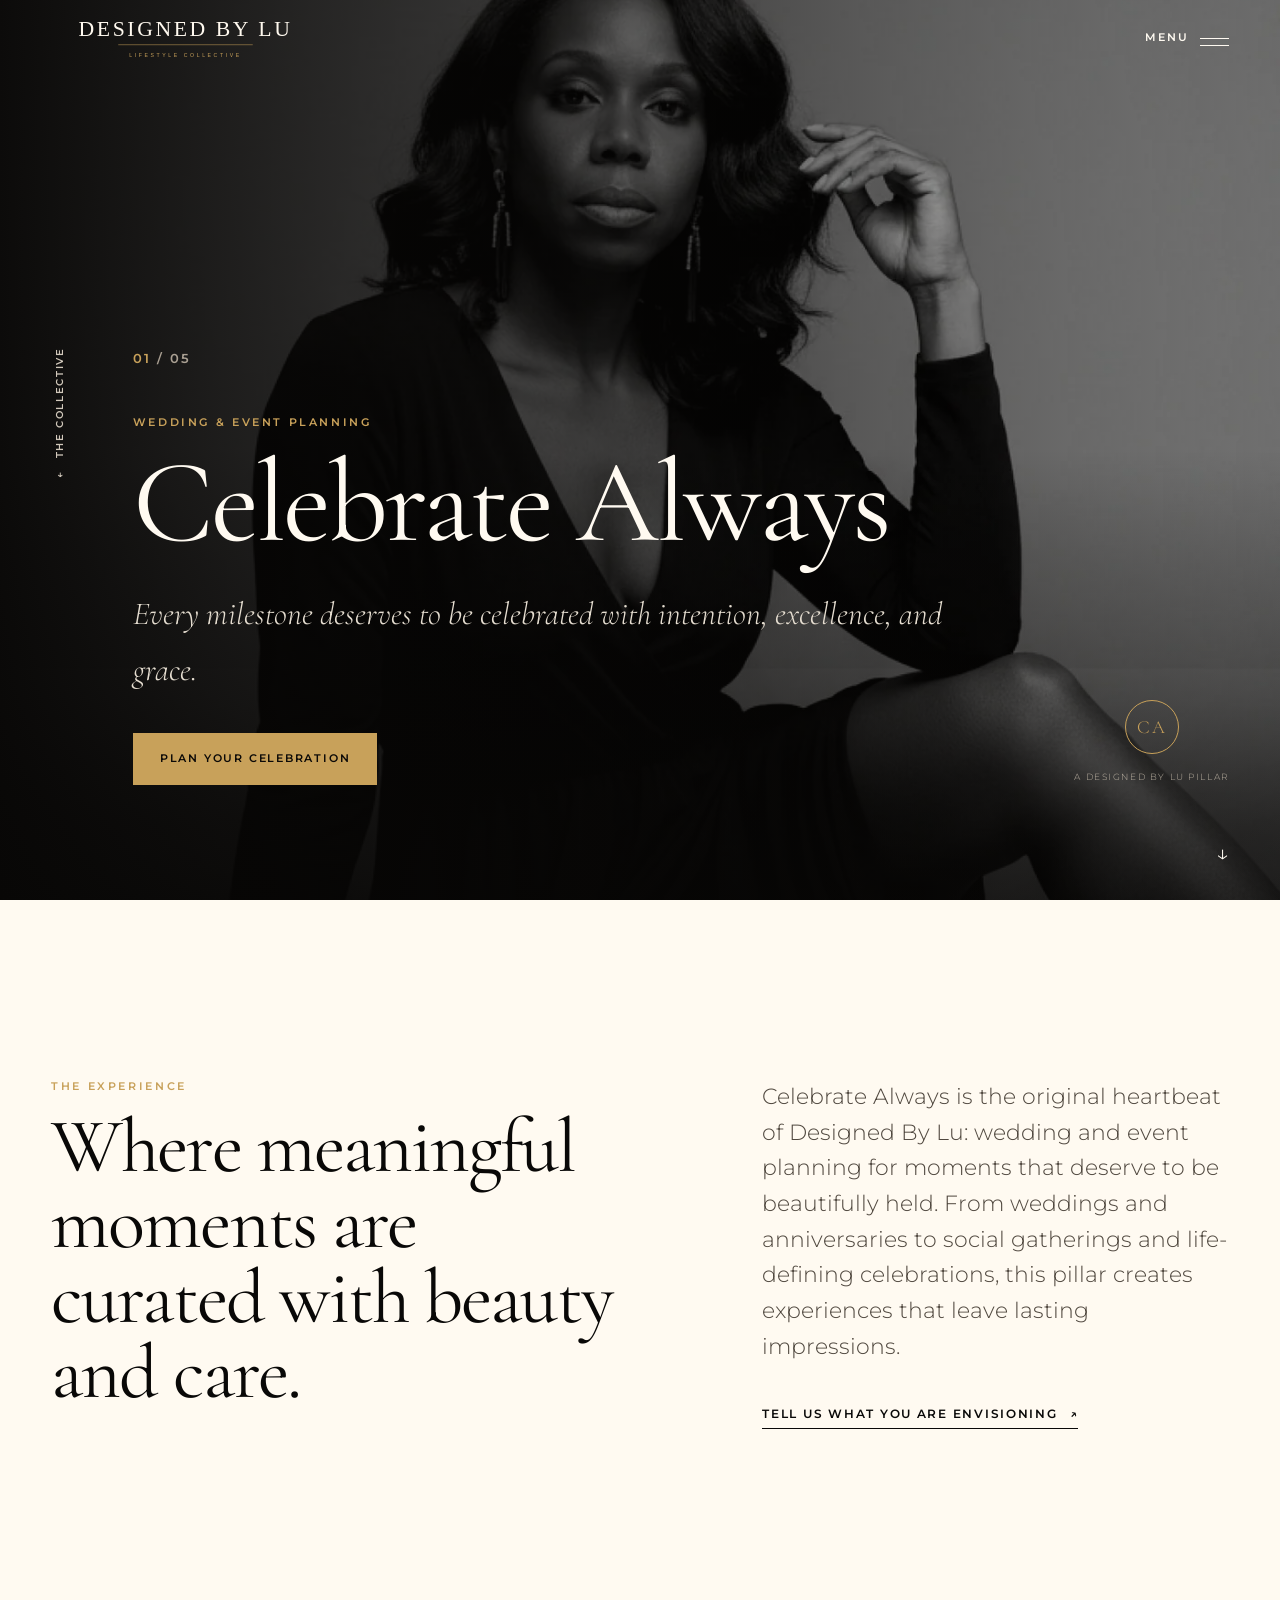
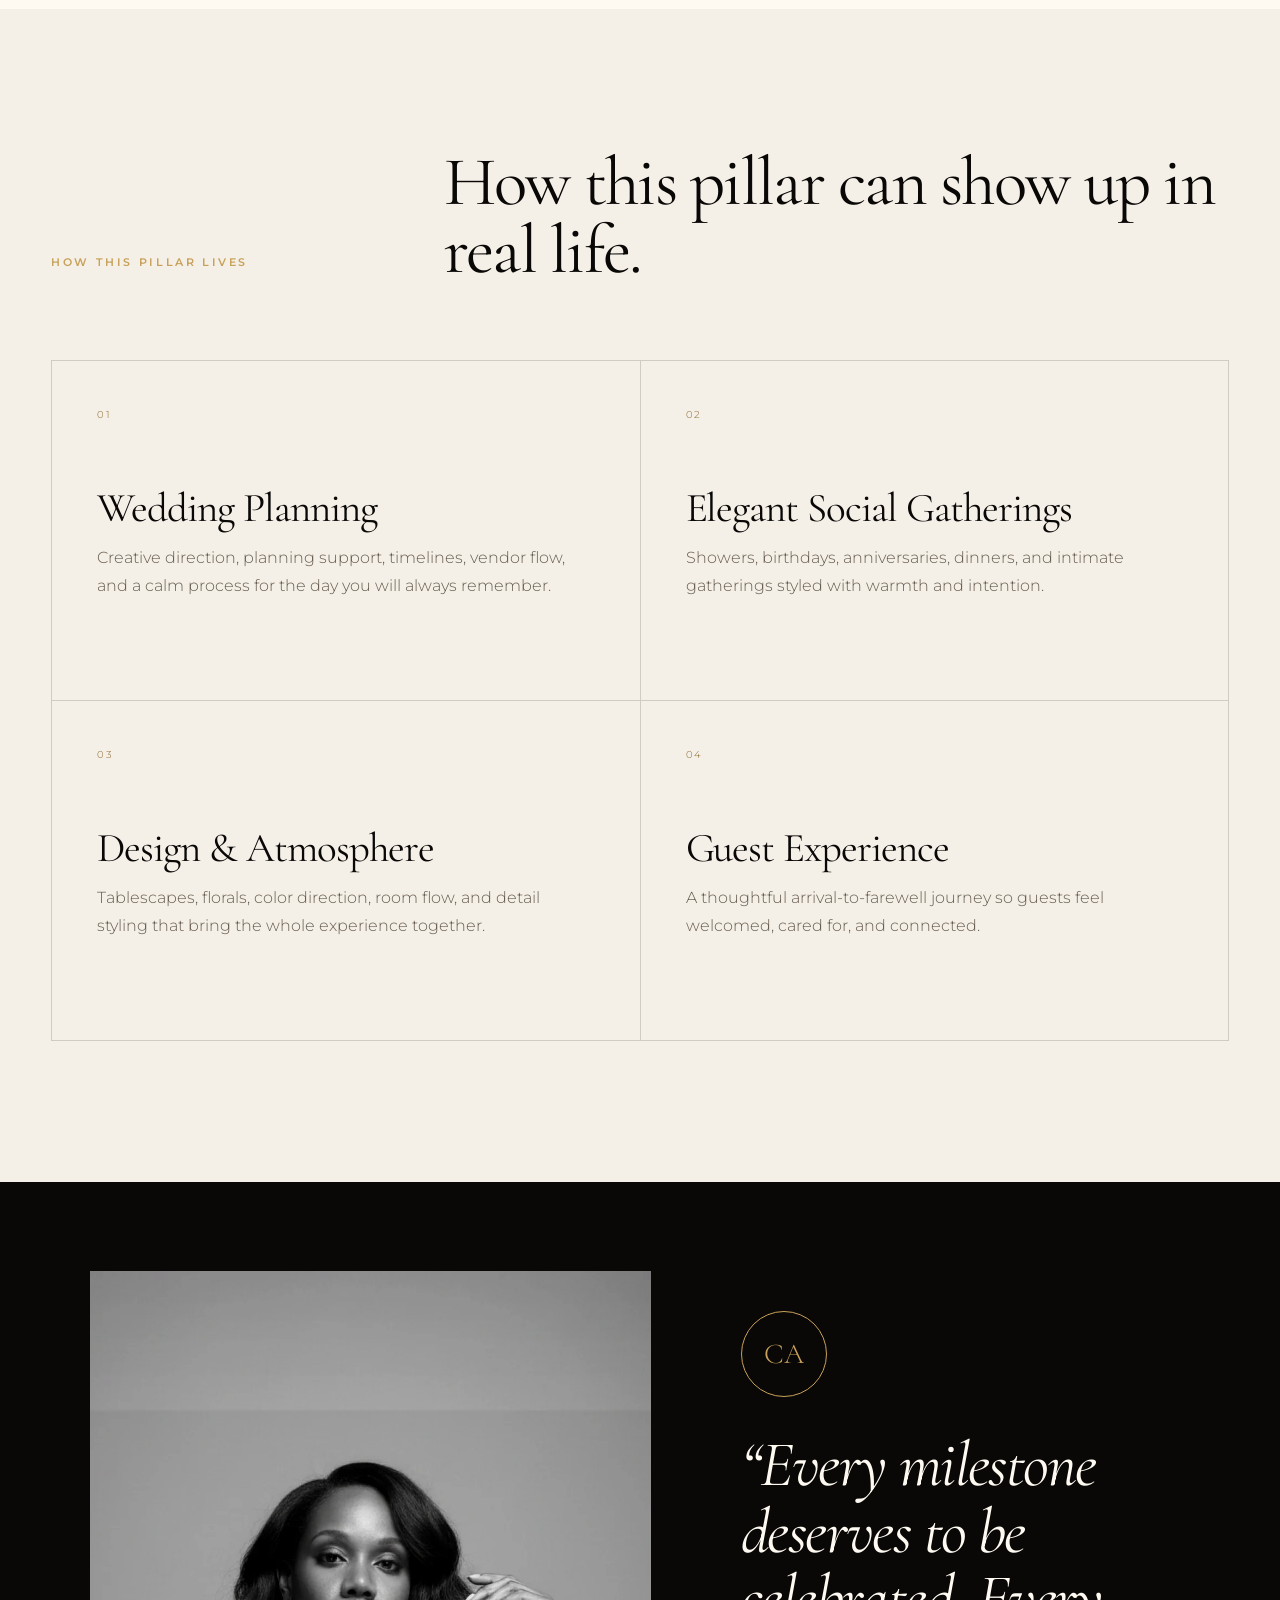
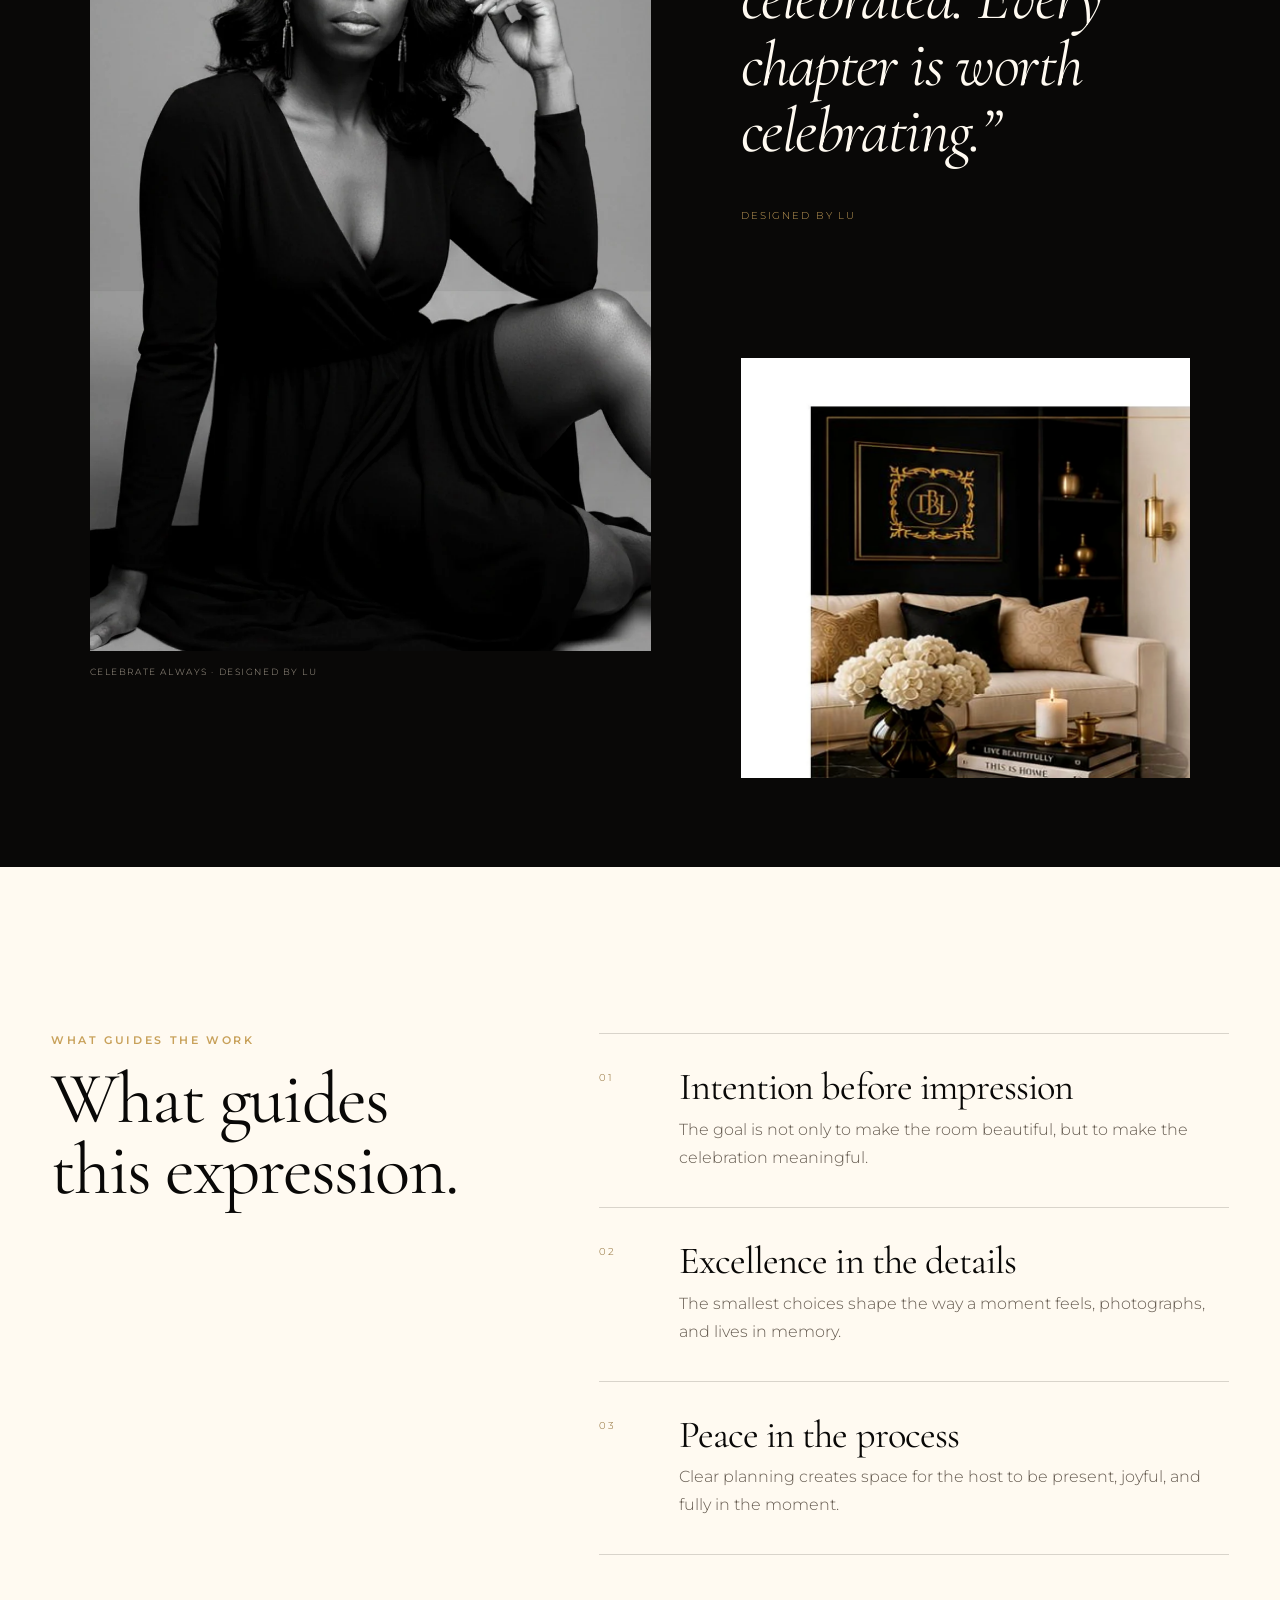
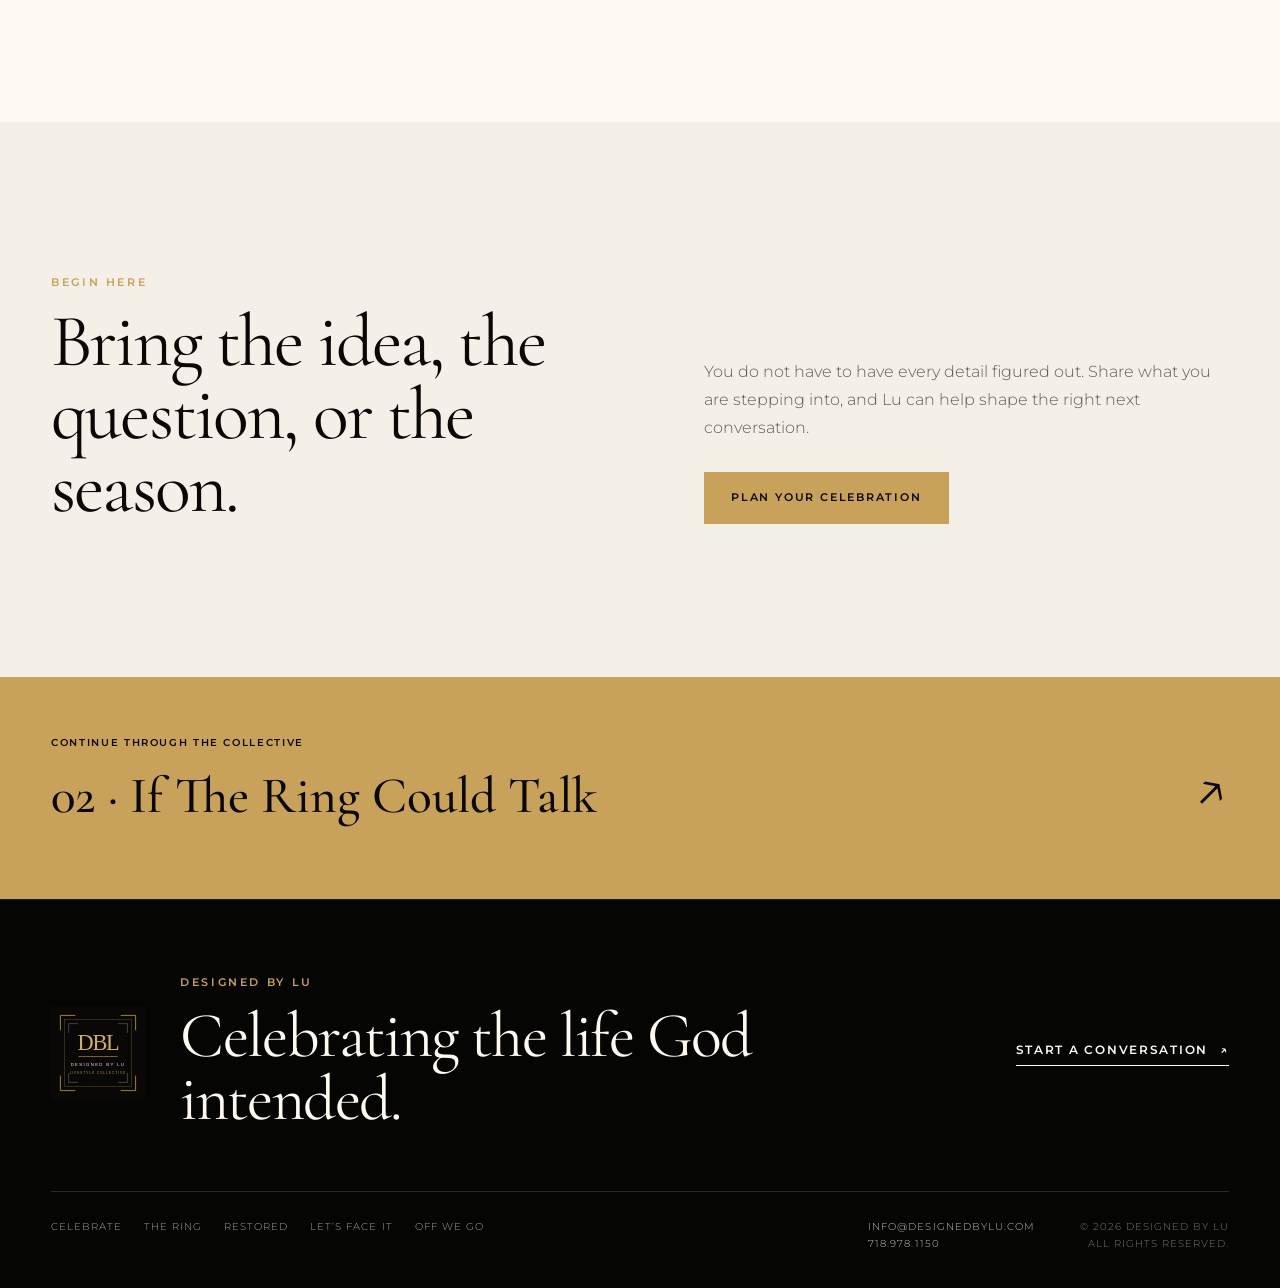
==== commit b3eefadf: "new" ====
--- a/celebrate-always/index.html
+++ b/celebrate-always/index.html
@@ -1,10 +1,11 @@
-<!doctype html>
+<!DOCTYPE html>
+
 <html lang="en">
 <head>
 <meta charset="utf-8"/>
 <meta content="width=device-width, initial-scale=1, viewport-fit=cover" name="viewport"/>
 <title>Celebrate Always | Designed By Lu</title>
-<meta content="Wedding and event planning by Designed By Lu, where milestone celebrations are shaped with grace, beauty, calm, and intentional detail." name="description"/>
+<meta content="Celebrate Always is the original heartbeat of Designed By Lu: wedding and event planning for moments that deserve to be beautifully held. From weddings and" name="description"/>
 <meta content="#090807" name="theme-color"/>
 <meta content="light dark" name="color-scheme"/>
 <script>document.documentElement.classList.add("js")</script>
@@ -18,7 +19,7 @@
 <meta content="website" property="og:type"/>
 <meta content="Designed By Lu" property="og:site_name"/>
 <meta content="Celebrate Always | Designed By Lu" property="og:title"/>
-<meta content="Wedding and event planning by Designed By Lu, where milestone celebrations are shaped with grace, beauty, calm, and intentional detail." property="og:description"/>
+<meta content="Celebrate Always is the original heartbeat of Designed By Lu: wedding and event planning for moments that deserve to be beautifully held. From weddings and" property="og:description"/>
 <meta content="https://www.designedbylu.com/celebrate-always/" property="og:url"/>
 <meta content="https://www.designedbylu.com/assets/images/og-cover.jpg" property="og:image"/>
 <meta content="summary_large_image" name="twitter:card"/>
@@ -50,9 +51,9 @@
 <a class="back-link" href="../index.html#five-pillars"><span aria-hidden="true">←</span> The collective</a>
 <div class="pillar-hero__title" data-reveal="">
 <div class="pillar-index">01 <span>/ 05</span></div>
-<p class="kicker">Events · Weddings · Milestones</p>
+<p class="kicker">Wedding &amp; Event Planning</p>
 <h1>Celebrate Always</h1>
-<p>Beautiful moments. Meaningful celebrations.</p>
+<p>Every milestone deserves to be celebrated with intention, excellence, and grace.</p>
 <a class="button button--gold" href="../contact/?interest=celebrate-always">Plan your celebration</a>
 </div>
 <div class="pillar-hero__mark"><span aria-hidden="true" class="pillar-symbol">CA</span><span>A Designed By Lu pillar</span></div>
@@ -62,16 +63,16 @@
 <section class="pillar-intro" id="experience">
 <div class="pillar-intro__heading" data-reveal="">
 <p class="kicker">The experience</p>
-<h2>Where every detail becomes part of the memory.</h2>
+<h2>Where meaningful moments are curated with beauty and care.</h2>
 </div>
 <div class="pillar-intro__copy" data-reveal="">
-<p class="lead">Celebrate Always is the original heartbeat of Designed By Lu: thoughtful wedding and event experiences made to feel personal, polished, and completely present. From the first creative conversation to the final farewell, each detail serves the story you are gathering people to celebrate.</p>
+<p class="lead">Celebrate Always is the original heartbeat of Designed By Lu: wedding and event planning for moments that deserve to be beautifully held. From weddings and anniversaries to social gatherings and life-defining celebrations, this pillar creates experiences that leave lasting impressions.</p>
 <a class="text-link" href="../contact/?interest=celebrate-always">Tell us what you are envisioning <span aria-hidden="true">↗</span></a>
 </div>
 </section>
 <section class="offerings">
-<div class="section-heading" data-reveal=""><p class="kicker">How this pillar lives</p><h2>Thoughtful experiences, shaped around real life.</h2></div>
-<div class="offer-grid"><article class="offer-card" data-reveal=""><span>01</span><h3>Weddings &amp; Ceremonies</h3><p>Full planning, design direction, and coordination for celebrations that feel unmistakably yours.</p></article><article class="offer-card" data-reveal=""><span>02</span><h3>Milestone Events</h3><p>Anniversaries, birthdays, showers, intimate dinners, and life moments worthy of being beautifully held.</p></article><article class="offer-card" data-reveal=""><span>03</span><h3>Atmosphere &amp; Tablescapes</h3><p>Florals, linens, lighting, color, and visual details composed into one cohesive experience.</p></article><article class="offer-card" data-reveal=""><span>04</span><h3>Guest Experience</h3><p>A purposeful journey from arrival through farewell so every guest feels expected, cared for, and connected.</p></article></div>
+<div class="section-heading" data-reveal=""><p class="kicker">How this pillar lives</p><h2>How this pillar can show up in real life.</h2></div>
+<div class="offer-grid"><article class="offer-card" data-reveal=""><span>01</span><h3>Wedding Planning</h3><p>Creative direction, planning support, timelines, vendor flow, and a calm process for the day you will always remember.</p></article><article class="offer-card" data-reveal=""><span>02</span><h3>Elegant Social Gatherings</h3><p>Showers, birthdays, anniversaries, dinners, and intimate gatherings styled with warmth and intention.</p></article><article class="offer-card" data-reveal=""><span>03</span><h3>Design &amp; Atmosphere</h3><p>Tablescapes, florals, color direction, room flow, and detail styling that bring the whole experience together.</p></article><article class="offer-card" data-reveal=""><span>04</span><h3>Guest Experience</h3><p>A thoughtful arrival-to-farewell journey so guests feel welcomed, cared for, and connected.</p></article></div>
 </section>
 <section class="editorial-gallery">
 <figure class="editorial-gallery__portrait" data-reveal="">
@@ -80,7 +81,7 @@
 </figure>
 <div class="editorial-gallery__quote" data-reveal="">
 <span aria-hidden="true" class="pillar-symbol large">CA</span>
-<blockquote>“Every milestone deserves to be celebrated with beauty, intention, and grace.”</blockquote>
+<blockquote>“Every milestone deserves to be celebrated. Every chapter is worth celebrating.”</blockquote>
 <span>Designed By Lu</span>
 </div>
 <figure class="editorial-gallery__detail" data-reveal="">
@@ -88,16 +89,16 @@
 </figure>
 </section>
 <section class="principles-section">
-<div class="principles-section__heading" data-reveal=""><p class="kicker">What guides the work</p><h2>Three convictions behind every experience.</h2></div>
-<div class="principles-list"><article class="principle"><span>01</span><div><h3>Beauty with meaning</h3><p>Nothing is selected simply because it is pretty. Every choice should reflect the people, story, and season being honored.</p></div></article><article class="principle"><span>02</span><div><h3>Calm in the process</h3><p>Clear planning and thoughtful leadership create room for you to be present instead of managing the room.</p></div></article><article class="principle"><span>03</span><div><h3>Memories beyond the moment</h3><p>The measure of a celebration is not only how it looked, but how deeply it was felt.</p></div></article></div>
+<div class="principles-section__heading" data-reveal=""><p class="kicker">What guides the work</p><h2>What guides this expression.</h2></div>
+<div class="principles-list"><article class="principle"><span>01</span><div><h3>Intention before impression</h3><p>The goal is not only to make the room beautiful, but to make the celebration meaningful.</p></div></article><article class="principle"><span>02</span><div><h3>Excellence in the details</h3><p>The smallest choices shape the way a moment feels, photographs, and lives in memory.</p></div></article><article class="principle"><span>03</span><div><h3>Peace in the process</h3><p>Clear planning creates space for the host to be present, joyful, and fully in the moment.</p></div></article></div>
 </section>
 <section class="pillar-contact">
 <div data-reveal="">
 <p class="kicker">Begin here</p>
-<h2>Your idea does not have to be fully formed.</h2>
+<h2>Bring the idea, the question, or the season.</h2>
 </div>
 <div data-reveal="">
-<p>Bring the date, the room, the story, the question, the dream—or simply the feeling you want to create. The first step is a conversation.</p>
+<p>You do not have to have every detail figured out. Share what you are stepping into, and Lu can help shape the right next conversation.</p>
 <a class="button button--gold" href="../contact/?interest=celebrate-always">Plan your celebration</a>
 </div>
 </section>
